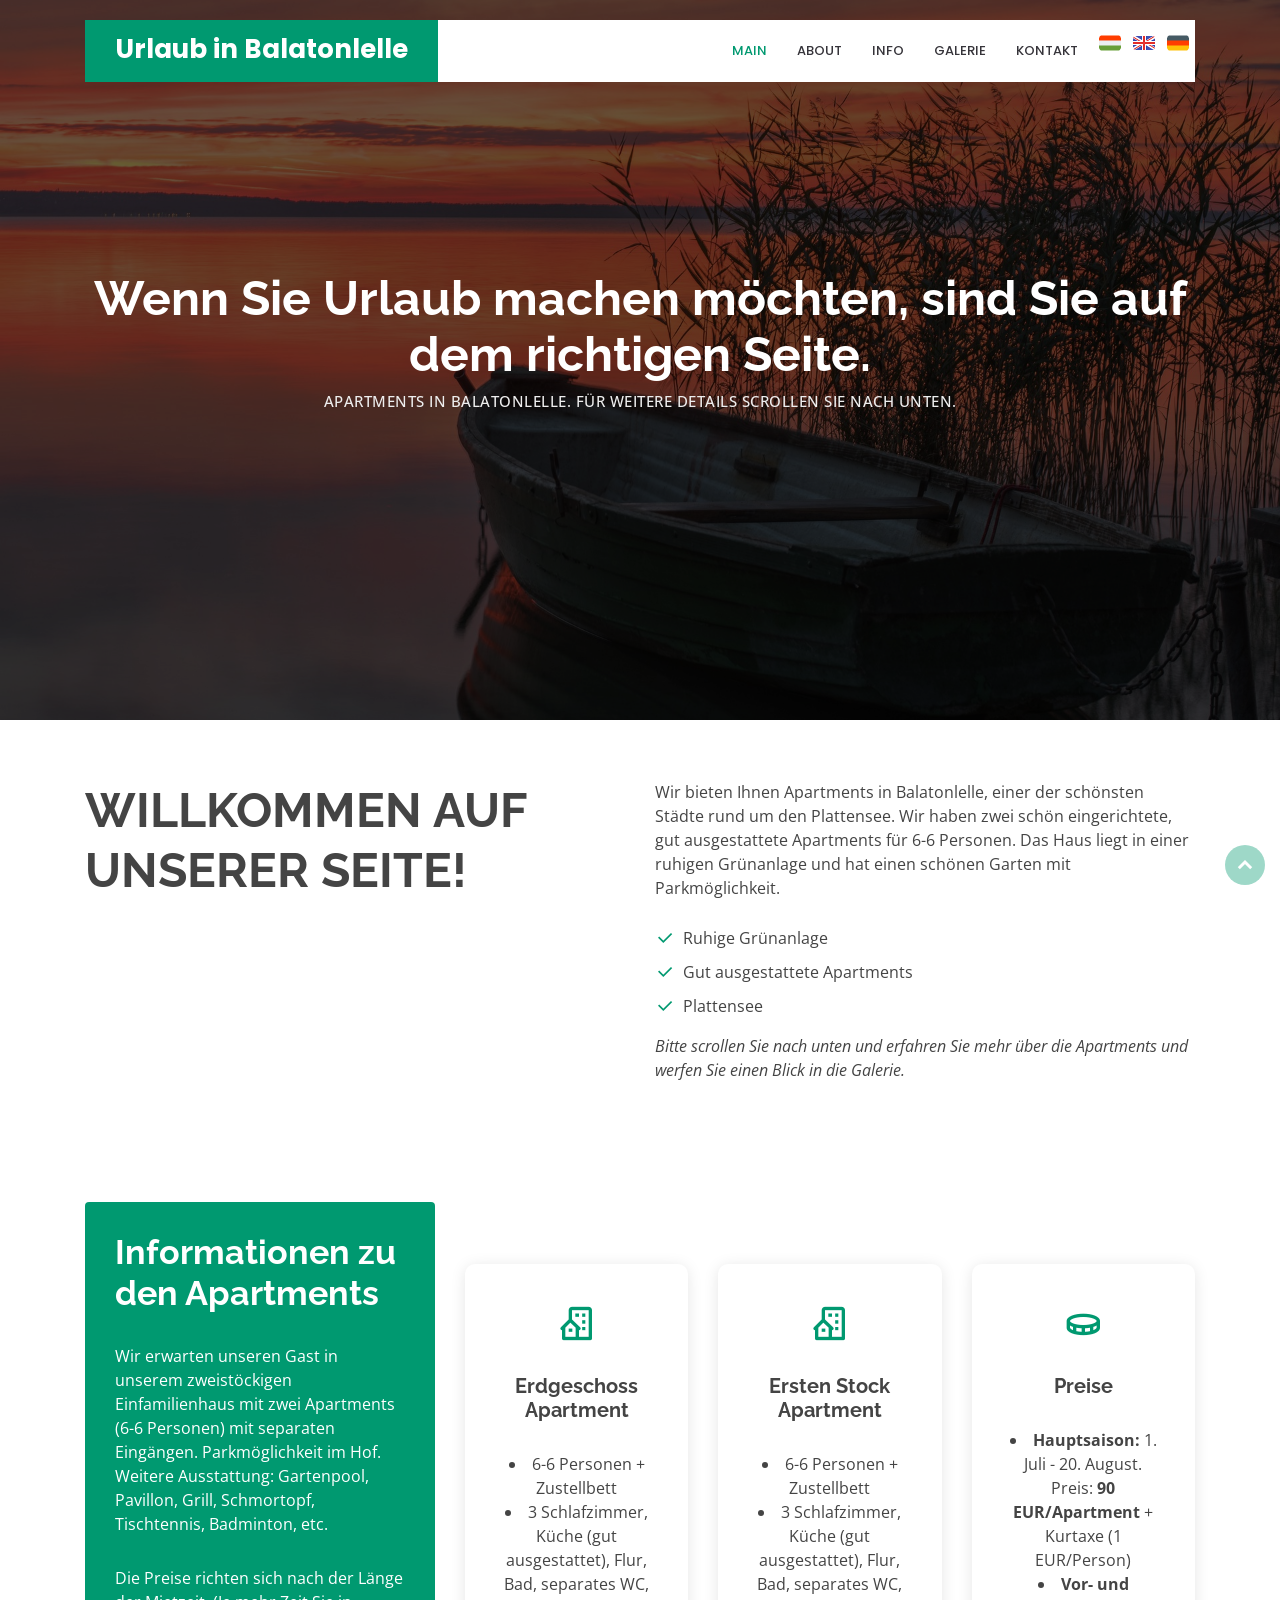
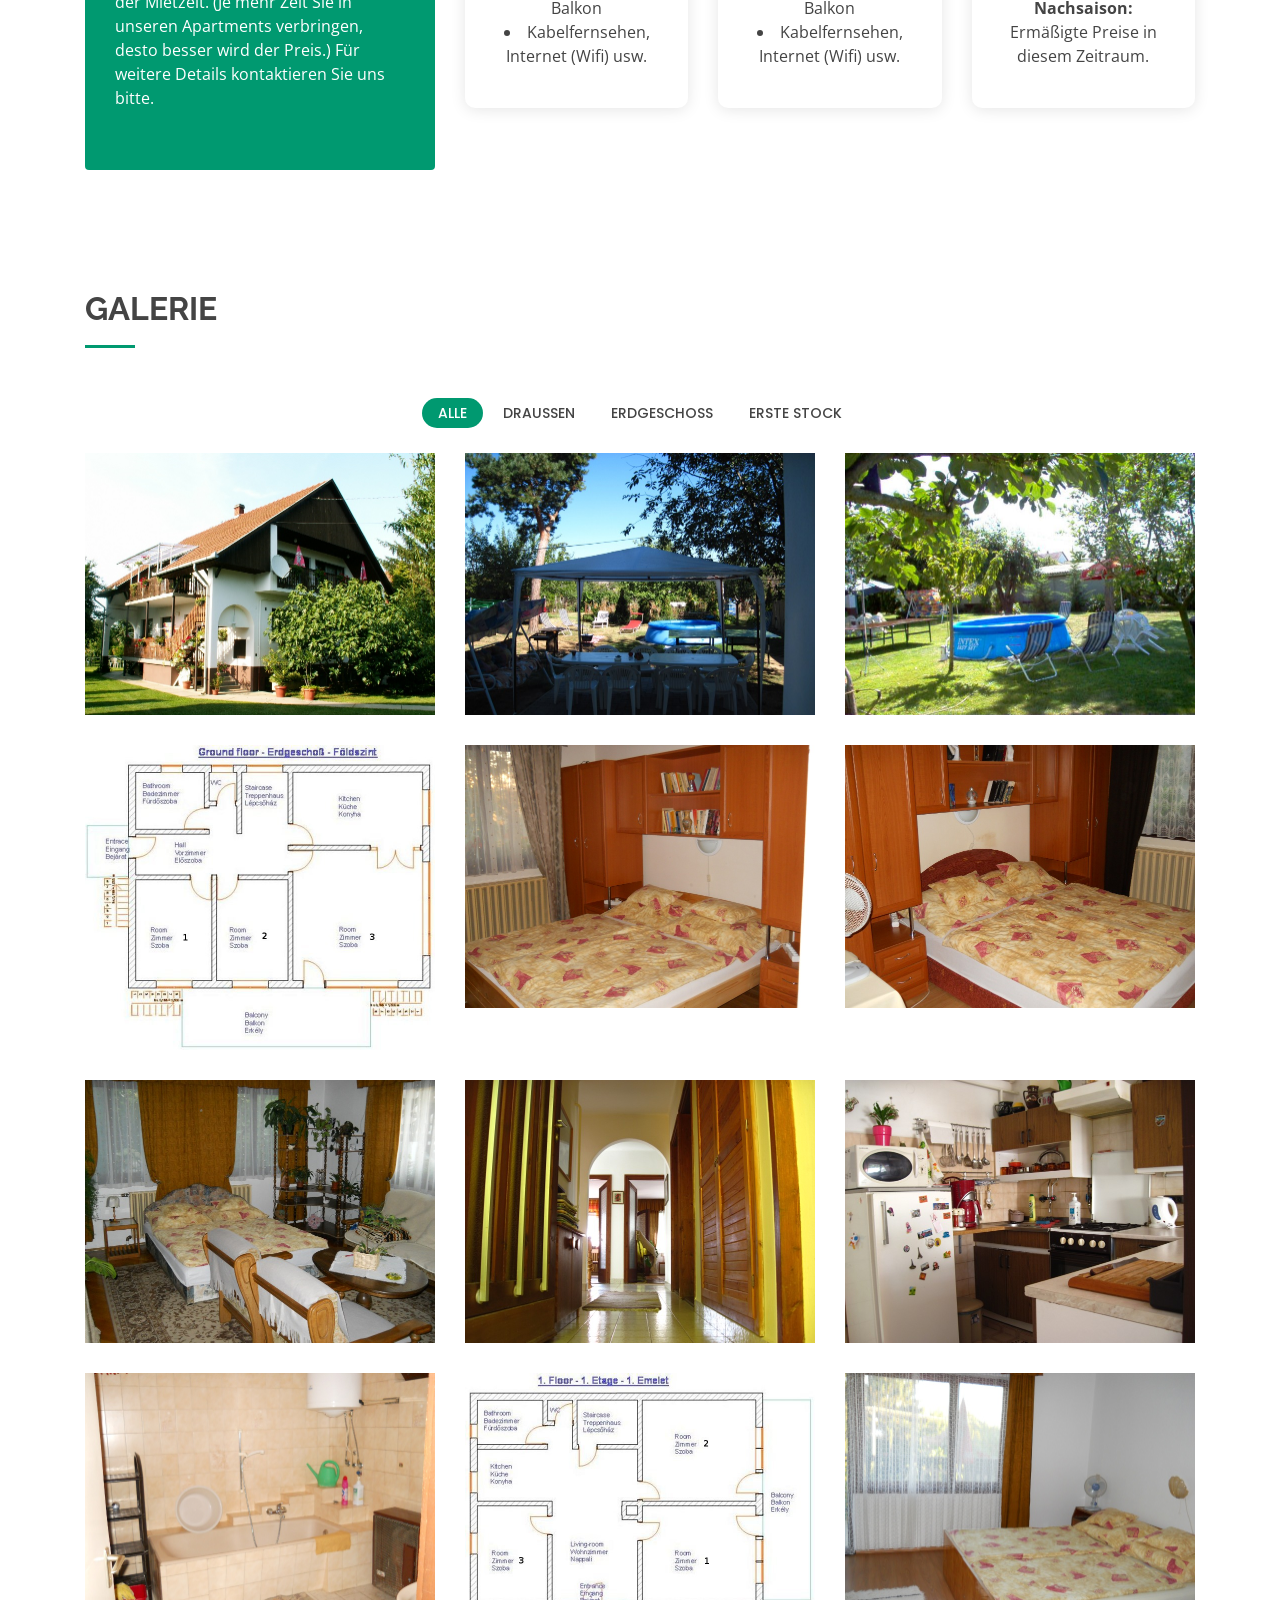
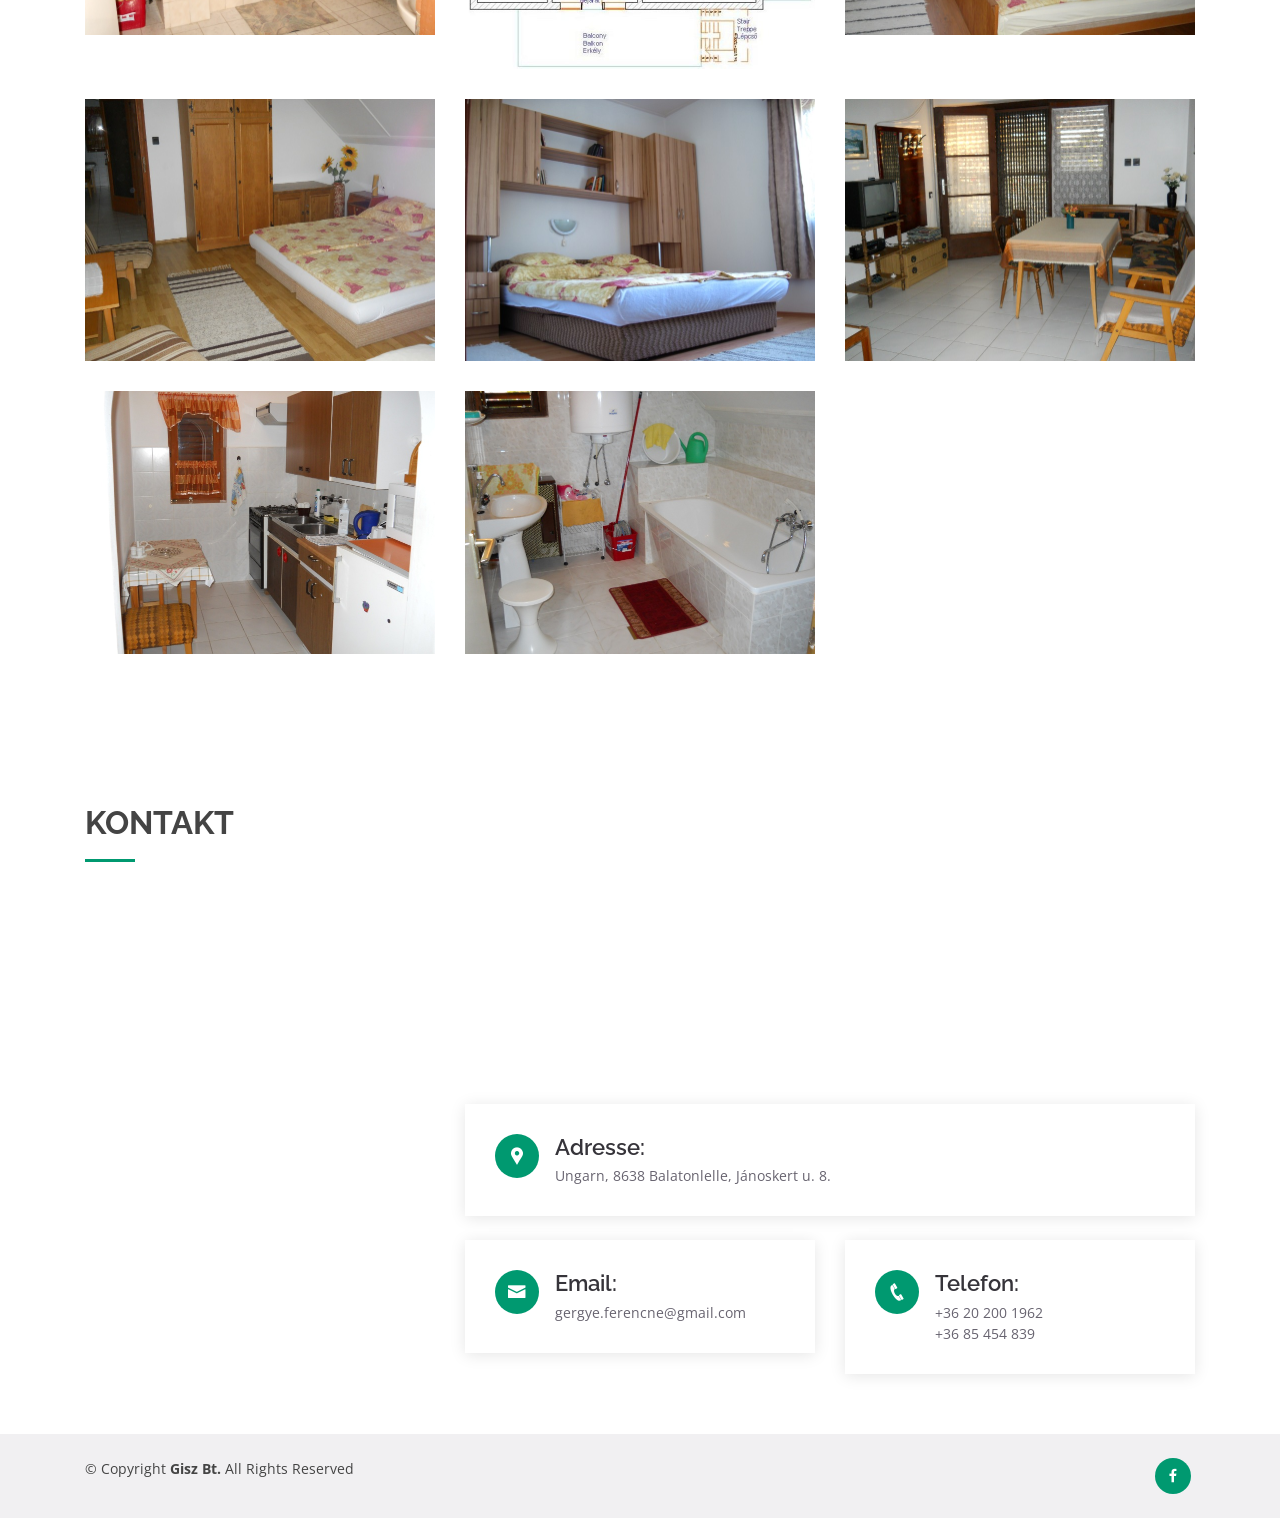
==== index_de.html @ f030c822 "initial" ====
<!DOCTYPE html>
<html lang="hu">

<head>
    <meta charset="utf-8">
    <meta content="width=device-width, initial-scale=1.0" name="viewport">

    <title>Urlaub am Plattensee</title>
    <meta name="description" content="Komfortable, familienfreundliche Apartments in Balatonlelle. Zwei Apartments mit separatem Eingang mit 3-3 Zimmern für 6-6 Personen.">
    <meta content="Apartments, Urlaub, Balaton, Balatonlelle, Plattensee" name="keywords">

    <link href="assets/img/favicon.ico" rel="icon">
    <link href="assets/img/favicon.ico" rel="apple-touch-icon">

    <link href="https://fonts.googleapis.com/css?family=Open+Sans:300,300i,400,400i,600,600i,700,700i|Raleway:300,300i,400,400i,500,500i,600,600i,700,700i|Poppins:300,300i,400,400i,500,500i,600,600i,700,700i"
          rel="stylesheet">

    <link href="assets/vendor/bootstrap/css/bootstrap.min.css" rel="stylesheet">
    <link href="assets/vendor/icofont/icofont.min.css" rel="stylesheet">
    <link href="assets/vendor/boxicons/css/boxicons.min.css" rel="stylesheet">
    <link href="assets/vendor/remixicon/remixicon.css" rel="stylesheet">
    <link href="assets/vendor/venobox/venobox.css" rel="stylesheet">
    <link href="assets/vendor/owl.carousel/assets/owl.carousel.min.css" rel="stylesheet">
    <link href="assets/vendor/aos/aos.css" rel="stylesheet">

    <link href="assets/css/style.css" rel="stylesheet">
</head>

<body>

<!-- ======= Header ======= -->
<header id="header" class="fixed-top d-flex align-items-center">
    <div class="container">
        <div class="header-container d-flex align-items-center">
            <div class="logo mr-auto">
                <h1 class="text-light"><a href="index.html"><span>Urlaub in Balatonlelle</span></a></h1>
                <!-- Uncomment below if you prefer to use an image logo -->
                <!-- <a href="index.html"><img src="assets/img/logo.png" alt="" class="img-fluid"></a>-->
            </div>

            <nav class="nav-menu d-none d-lg-block">
                <ul>
                    <li class="active"><a href="#header">Main</a></li>
                    <li><a href="#about">About</a></li>
                    <li><a href="#info">Info</a></li>
                    <li><a href="#gallery">Galerie</a></li>
                    <li><a href="#contact">Kontakt</a></li>

                    <li class="get-started get-started-hu"><a href="index.html"></a></li>
                    <li class="get-started get-started-en"><a href="index_en.html"></a></li>
                    <li class="get-started get-started-de"><a href="index_en.html"></a></li>
                </ul>
            </nav>
        </div>
    </div>
</header>

<!-- ======= Hero Section ======= -->
<section id="hero" class="d-flex align-items-center">
    <div class="container text-center position-relative" data-aos="fade-in" data-aos-delay="200">
        <h1>Wenn Sie Urlaub machen möchten, sind Sie auf dem richtigen Seite.</h1>
        <h2>Apartments in Balatonlelle. Für weitere Details scrollen Sie nach unten.</h2>
    </div>
</section><!-- End Hero -->

<main id="main">

    <!-- ======= About Section ======= -->
    <section id="about" class="about">
        <div class="container">

            <div class="row content">
                <div class="col-lg-6" data-aos="fade-right" data-aos-delay="100">
                    <h2>Willkommen auf unserer Seite!</h2>
                </div>
                <div class="col-lg-6 pt-4 pt-lg-0" data-aos="fade-left" data-aos-delay="200">
                    <p>
                        Wir bieten Ihnen Apartments in Balatonlelle, einer der schönsten Städte rund um den Plattensee.
                        Wir haben zwei schön eingerichtete, gut ausgestattete Apartments für 6-6 Personen.
                        Das Haus liegt in einer ruhigen Grünanlage und hat einen schönen Garten mit Parkmöglichkeit.
                    </p>
                    <ul>
                        <li><i class="ri-check-line"></i> Ruhige Grünanlage
                        </li>
                        <li><i class="ri-check-line"></i> Gut ausgestattete Apartments
                        </li>
                        <li><i class="ri-check-line"></i> Plattensee
                        </li>
                    </ul>
                    <p class="font-italic">
                        Bitte scrollen Sie nach unten und erfahren Sie mehr über die Apartments und werfen Sie einen Blick in die Galerie.
                    </p>
                </div>
            </div>

        </div>
    </section><!-- End About Section -->

    <!-- ======= Info Section ======= -->
    <section id="info" class="info">
        <div class="container">

            <div class="row">
                <div class="col-lg-4 d-flex align-items-stretch" data-aos="fade-right">
                    <div class="content">
                        <h3>Informationen zu den Apartments</h3>
                        <p>
                            Wir erwarten unseren Gast in unserem zweistöckigen Einfamilienhaus mit zwei Apartments (6-6 Personen) mit separaten Eingängen.
                            Parkmöglichkeit im Hof. Weitere Ausstattung: Gartenpool, Pavillon, Grill, Schmortopf, Tischtennis, Badminton, etc.
                        </p>
                        <p>
                            Die Preise richten sich nach der Länge der Mietzeit. (Je mehr Zeit Sie in unseren Apartments verbringen, desto besser wird der Preis.)
                            Für weitere Details kontaktieren Sie uns bitte.
                        </p>
                    </div>
                </div>
                <div class="col-lg-8 d-flex align-items-stretch">
                    <div class="icon-boxes d-flex flex-column justify-content-center">
                        <div class="row">
                            <div class="col-xl-4 d-flex align-items-stretch" data-aos="zoom-in" data-aos-delay="100">
                                <div class="icon-box mt-4 mt-xl-0">
                                    <i class="bx bx-building-house"></i>
                                    <h4>Erdgeschoss Apartment</h4>
                                    <li>6-6 Personen + Zustellbett</li>
                                    <li>3 Schlafzimmer, Küche (gut ausgestattet), Flur, Bad, separates WC, Balkon</li>
                                    <li>Kabelfernsehen, Internet (Wifi) usw.</li>
                                </div>
                            </div>
                            <div class="col-xl-4 d-flex align-items-stretch" data-aos="zoom-in" data-aos-delay="100">
                                <div class="icon-box mt-4 mt-xl-0">
                                    <i class="bx bx-building-house"></i>
                                    <h4>Ersten Stock Apartment</h4>
                                    <li>6-6 Personen + Zustellbett</li>
                                    <li>3 Schlafzimmer, Küche (gut ausgestattet), Flur, Bad, separates WC, Balkon</li>
                                    <li>Kabelfernsehen, Internet (Wifi) usw.</li>
                                </div>
                            </div>
                            <div class="col-xl-4 d-flex align-items-stretch" data-aos="zoom-in" data-aos-delay="200">
                                <div class="icon-box mt-4 mt-xl-0">
                                    <i class="bx bx-coin"></i>
                                    <h4>Preise</h4>
                                    <li><b>Hauptsaison:</b> 1. Juli - 20. August.<br/>
                                        Preis: <b>90 EUR/Apartment</b> + Kurtaxe (1 EUR/Person)
                                    </li>
                                    <li><b>Vor- und Nachsaison:</b>
                                        Ermäßigte Preise in diesem Zeitraum.
                                    </li>
                                </div>
                            </div>
                        </div>
                    </div><!-- End .content-->
                </div>
            </div>

        </div>
    </section><!-- End Info Section -->

    <!-- ======= Portfolio Section ======= -->
    <section id="gallery" class="portfolio">
        <div class="container">

            <div class="section-title" data-aos="fade-left">
                <h2>Galerie</h2>
            </div>

            <div class="row" data-aos="fade-up" data-aos-delay="100">
                <div class="col-lg-12 d-flex justify-content-center">
                    <ul id="portfolio-flters">
                        <li data-filter="*" class="filter-active">Alle</li>
                        <li data-filter=".filter-out">Draußen</li>
                        <li data-filter=".filter-ground">Erdgeschoss</li>
                        <li data-filter=".filter-upstairs">Erste Stock</li>
                    </ul>
                </div>
            </div>

            <div class="row portfolio-container" data-aos="fade-up" data-aos-delay="200">

                <div class="col-lg-4 col-md-6 portfolio-item filter-out">
                    <div class="portfolio-wrap">
                        <img src="assets/img/gallery/kulso1.JPG" class="img-fluid" alt="">
                        <div class="portfolio-info">
                            <div class="portfolio-links">
                                <a href="assets/img/gallery/kulso1.JPG" data-gall="portfolioGallery"
                                   class="venobox" title="Külső"><i class="bx bx-zoom-in"></i></a>
                            </div>
                        </div>
                    </div>
                </div>

                <div class="col-lg-4 col-md-6 portfolio-item filter-out">
                    <div class="portfolio-wrap">
                        <img src="assets/img/gallery/udvar1.JPG" class="img-fluid" alt="">
                        <div class="portfolio-info">
                            <div class="portfolio-links">
                                <a href="assets/img/gallery/udvar1.JPG" data-gall="portfolioGallery"
                                   class="venobox" title="Udvar"><i class="bx bx-zoom-in"></i></a>
                            </div>
                        </div>
                    </div>
                </div>

                <div class="col-lg-4 col-md-6 portfolio-item filter-out">
                    <div class="portfolio-wrap">
                        <img src="assets/img/gallery/udvar2.JPG" class="img-fluid" alt="">
                        <div class="portfolio-info">
                            <div class="portfolio-links">
                                <a href="assets/img/gallery/udvar2.JPG" data-gall="portfolioGallery"
                                   class="venobox" title="Udvar"><i class="bx bx-zoom-in"></i></a>
                            </div>
                        </div>
                    </div>
                </div>

                <div class="col-lg-4 col-md-6 portfolio-item filter-ground">
                    <div class="portfolio-wrap">
                        <img src="assets/img/gallery/also_szint.JPG" class="img-fluid" alt="">
                        <div class="portfolio-info">
                            <div class="portfolio-links">
                                <a href="assets/img/gallery/also_szint.JPG" data-gall="portfolioGallery"
                                   class="venobox" title="Alsó szint"><i class="bx bx-zoom-in"></i></a>
                            </div>
                        </div>
                    </div>
                </div>

                <div class="col-lg-4 col-md-6 portfolio-item filter-ground">
                    <div class="portfolio-wrap">
                        <img src="assets/img/gallery/szoba1_also.JPG" class="img-fluid" alt="">
                        <div class="portfolio-info">
                            <div class="portfolio-links">
                                <a href="assets/img/gallery/szoba1_also.JPG" data-gall="portfolioGallery"
                                   class="venobox" title="Szoba"><i class="bx bx-zoom-in"></i></a>
                            </div>
                        </div>
                    </div>
                </div>

                <div class="col-lg-4 col-md-6 portfolio-item filter-ground">
                    <div class="portfolio-wrap">
                        <img src="assets/img/gallery/szoba2_also.JPG" class="img-fluid" alt="">
                        <div class="portfolio-info">
                            <div class="portfolio-links">
                                <a href="assets/img/gallery/szoba2_also.JPG" data-gall="portfolioGallery"
                                   class="venobox" title="Szoba"><i class="bx bx-zoom-in"></i></a>
                            </div>
                        </div>
                    </div>
                </div>

                <div class="col-lg-4 col-md-6 portfolio-item filter-ground">
                    <div class="portfolio-wrap">
                        <img src="assets/img/gallery/szoba3_also.JPG" class="img-fluid" alt="">
                        <div class="portfolio-info">
                            <div class="portfolio-links">
                                <a href="assets/img/gallery/szoba3_also.JPG" data-gall="portfolioGallery"
                                   class="venobox" title="Szoba"><i class="bx bx-zoom-in"></i></a>
                            </div>
                        </div>
                    </div>
                </div>

                <div class="col-lg-4 col-md-6 portfolio-item filter-ground">
                    <div class="portfolio-wrap">
                        <img src="assets/img/gallery/hall_also.JPG" class="img-fluid" alt="">
                        <div class="portfolio-info">
                            <div class="portfolio-links">
                                <a href="assets/img/gallery/hall_also.JPG" data-gall="portfolioGallery"
                                   class="venobox" title="Előtér"><i class="bx bx-zoom-in"></i></a>
                            </div>
                        </div>
                    </div>
                </div>

                <div class="col-lg-4 col-md-6 portfolio-item filter-ground">
                    <div class="portfolio-wrap">
                        <img src="assets/img/gallery/konyha_also.JPG" class="img-fluid" alt="">
                        <div class="portfolio-info">
                            <div class="portfolio-links">
                                <a href="assets/img/gallery/konyha_also.JPG" data-gall="portfolioGallery"
                                   class="venobox" title="Konyha"><i class="bx bx-zoom-in"></i></a>
                            </div>
                        </div>
                    </div>
                </div>

                <div class="col-lg-4 col-md-6 portfolio-item filter-ground">
                    <div class="portfolio-wrap">
                        <img src="assets/img/gallery/furdo_also.JPG" class="img-fluid" alt="">
                        <div class="portfolio-info">
                            <div class="portfolio-links">
                                <a href="assets/img/gallery/furdo_also.JPG" data-gall="portfolioGallery"
                                   class="venobox" title="Fürdő"><i class="bx bx-zoom-in"></i></a>
                            </div>
                        </div>
                    </div>
                </div>

                <div class="col-lg-4 col-md-6 portfolio-item filter-upstairs">
                    <div class="portfolio-wrap">
                        <img src="assets/img/gallery/emelet.JPG" class="img-fluid" alt="">
                        <div class="portfolio-info">
                            <div class="portfolio-links">
                                <a href="assets/img/gallery/emelet.JPG" data-gall="portfolioGallery"
                                   class="venobox" title="Emelet"><i class="bx bx-zoom-in"></i></a>
                            </div>
                        </div>
                    </div>
                </div>

                <div class="col-lg-4 col-md-6 portfolio-item filter-upstairs">
                    <div class="portfolio-wrap">
                        <img src="assets/img/gallery/szoba1_emelet.JPG" class="img-fluid" alt="">
                        <div class="portfolio-info">
                            <div class="portfolio-links">
                                <a href="assets/img/gallery/szoba1_emelet.JPG" data-gall="portfolioGallery"
                                   class="venobox" title="Szoba"><i class="bx bx-zoom-in"></i></a>
                            </div>
                        </div>
                    </div>
                </div>

                <div class="col-lg-4 col-md-6 portfolio-item filter-upstairs">
                    <div class="portfolio-wrap">
                        <img src="assets/img/gallery/szoba2_emelet.JPG" class="img-fluid" alt="">
                        <div class="portfolio-info">
                            <div class="portfolio-links">
                                <a href="assets/img/gallery/szoba2_emelet.JPG" data-gall="portfolioGallery"
                                   class="venobox" title="Szoba"><i class="bx bx-zoom-in"></i></a>
                            </div>
                        </div>
                    </div>
                </div>

                <div class="col-lg-4 col-md-6 portfolio-item filter-upstairs">
                    <div class="portfolio-wrap">
                        <img src="assets/img/gallery/szoba3_emelet.JPG" class="img-fluid" alt="">
                        <div class="portfolio-info">
                            <div class="portfolio-links">
                                <a href="assets/img/gallery/szoba3_emelet.JPG" data-gall="portfolioGallery"
                                   class="venobox" title="Szoba"><i class="bx bx-zoom-in"></i></a>
                            </div>
                        </div>
                    </div>
                </div>

                <div class="col-lg-4 col-md-6 portfolio-item filter-upstairs">
                    <div class="portfolio-wrap">
                        <img src="assets/img/gallery/hall_emelet.JPG" class="img-fluid" alt="">
                        <div class="portfolio-info">
                            <div class="portfolio-links">
                                <a href="assets/img/gallery/hall_emelet.JPG" data-gall="portfolioGallery"
                                   class="venobox" title="Előtér"><i class="bx bx-zoom-in"></i></a>
                            </div>
                        </div>
                    </div>
                </div>

                <div class="col-lg-4 col-md-6 portfolio-item filter-upstairs">
                    <div class="portfolio-wrap">
                        <img src="assets/img/gallery/konyha_emelet.JPG" class="img-fluid" alt="">
                        <div class="portfolio-info">
                            <div class="portfolio-links">
                                <a href="assets/img/gallery/konyha_emelet.JPG" data-gall="portfolioGallery"
                                   class="venobox" title="Konyha"><i class="bx bx-zoom-in"></i></a>
                            </div>
                        </div>
                    </div>
                </div>

                <div class="col-lg-4 col-md-6 portfolio-item filter-upstairs">
                    <div class="portfolio-wrap">
                        <img src="assets/img/gallery/furdo_emelet.JPG" class="img-fluid" alt="">
                        <div class="portfolio-info">
                            <div class="portfolio-links">
                                <a href="assets/img/gallery/furdo_emelet.JPG" data-gall="portfolioGallery"
                                   class="venobox" title="Fürdő"><i class="bx bx-zoom-in"></i></a>
                            </div>
                        </div>
                    </div>
                </div>

            </div>
        </div>
    </section><!-- End Portfolio Section -->

    <!-- ======= Contact Section ======= -->
    <section id="contact" class="contact">
        <div class="container">
            <div class="row">
                <div class="col-lg-4" data-aos="fade-right">
                    <div class="section-title">
                        <h2>Kontakt</h2>
                    </div>
                </div>

                <div class="col-lg-8" data-aos="fade-up" data-aos-delay="100">
                    <iframe style="border:0; width: 100%; height: 270px;"
                            src="https://maps.google.com/maps?width=600&amp;height=400&amp;hl=en&amp;q=Balatonlelle jánoskert u. 8.&amp;t=&amp;z=14&amp;ie=UTF8&amp;iwloc=B&amp;output=embed"
                            frameborder="0" allowfullscreen></iframe>
                    <div class="info mt-4">
                        <i class="icofont-google-map"></i>
                        <h4>Adresse:</h4>
                        <p>Ungarn, 8638 Balatonlelle, Jánoskert u. 8.</p>
                    </div>
                    <div class="row">
                        <div class="col-lg-6 mt-4">
                            <div class="info">
                                <i class="icofont-envelope"></i>
                                <h4>Email:</h4>
                                <p>gergye.ferencne@gmail.com</p>
                            </div>
                        </div>
                        <div class="col-lg-6">
                            <div class="info w-100 mt-4">
                                <i class="icofont-phone"></i>
                                <h4>Telefon:</h4>
                                <p>+36 20 200 1962</p>
                                <p>+36 85 454 839</p>
                            </div>
                        </div>
                    </div>
                </div>
            </div>

        </div>
    </section><!-- End Contact Section -->

</main><!-- End #main -->

<!-- ======= Footer ======= -->
<footer id="footer">
    <div class="container d-md-flex py-4">

        <div class="mr-md-auto text-center text-md-left">
            <div class="copyright">
                &copy; Copyright <strong><span>Gisz Bt.</span></strong> All Rights Reserved
            </div>
        </div>
        <div class="social-links text-center text-md-right pt-3 pt-md-0">
            <a href="https://www.facebook.com/holiday.giszbt.hu" class="facebook"><i class="bx bxl-facebook"></i></a>
        </div>
    </div>
</footer><!-- End Footer -->

<a href="#" class="back-to-top"><i class="icofont-simple-up"></i></a>

<!-- Vendor JS Files -->
<script src="assets/vendor/jquery/jquery.min.js"></script>
<script src="assets/vendor/bootstrap/js/bootstrap.bundle.min.js"></script>
<script src="assets/vendor/jquery.easing/jquery.easing.min.js"></script>
<script src="assets/vendor/php-email-form/validate.js"></script>
<script src="assets/vendor/waypoints/jquery.waypoints.min.js"></script>
<script src="assets/vendor/counterup/counterup.min.js"></script>
<script src="assets/vendor/isotope-layout/isotope.pkgd.min.js"></script>
<script src="assets/vendor/venobox/venobox.min.js"></script>
<script src="assets/vendor/owl.carousel/owl.carousel.min.js"></script>
<script src="assets/vendor/aos/aos.js"></script>

<!-- Template Main JS File -->
<script src="assets/js/main.js"></script>

</body>

</html>
---- assets/vendor/venobox/venobox.css ----
/* ------ venobox.css --------*/
.vbox-overlay *, .vbox-overlay *:before, .vbox-overlay *:after{
    -webkit-backface-visibility: hidden;
    -webkit-box-sizing:border-box;
    -moz-box-sizing:border-box;
    box-sizing:border-box;
}
.vbox-overlay * { 
    -webkit-backface-visibility: visible;
    backface-visibility: visible;
}
.vbox-overlay{
    display: -webkit-flex;
    display: flex;
    -webkit-flex-direction: column;
    flex-direction: column;
    -webkit-justify-content: center;
    justify-content: center;
    -webkit-align-items: center;
    align-items: center;
    position: fixed;
    left: 0;
    top: 0;
    bottom: 0;
    right: 0;
    z-index: 999999;
}

/* ----- navigation ----- */
.vbox-title{
    width: 100%;
    height: 40px;
    float: left;
    text-align: center;
    line-height: 28px;
    font-size: 12px;
    padding: 6px 50px;
    overflow: hidden;
    position: fixed;
    display: none;
    left: 0;
    z-index: 89;
}
.vbox-close{
    cursor: pointer;
    position: fixed;
    top: -1px;
    right: 0;
    width: 50px;
    height: 40px;
    padding: 6px;
    display: block;
    background-position:10px center;
    overflow: hidden;
    font-size: 24px;
    line-height: 1;
    text-align: center;
    z-index: 99;
}
.vbox-left{
    cursor: pointer;
    position: fixed;
    left: 0;
    height: 40px;
    overflow: hidden;
    line-height: 28px;
    font-size: 12px;
    z-index: 99;
    display: flex;
    align-items:center;
}
.vbox-num{
    display: inline-block;
    margin: 6px 0 6px 15px;
}
/* ----- Social share ----- */
.vbox-share{
    line-height: 28px;
    font-size: 12px;
    overflow: hidden;
    position: fixed;
    left: 0;
    z-index: 98;
    display: flex;
    align-items:center;
    justify-content: center;
    width: 100%;
    text-align: center;
}
.vbox-share svg{
    max-height: 28px;
    width: 28px;
    z-index: 10;
    margin-left: 12px;
    margin-top: 6px;
    margin-bottom: 6px;
    vertical-align: middle;
}


/* ----- navigation ARROWS ----- */
.vbox-next, .vbox-prev{
    position: fixed;
    top: 50%;
    margin-top: -15px;
    overflow: hidden;
    cursor: pointer;
    display: block;
    width: 45px;
    height: 45px;
    z-index: 99;
}
.vbox-next span, .vbox-prev span{
    position: relative;
    width: 20px;
    height: 20px;
    border: 2px solid transparent;
    border-top-color: #B6B6B6;
    border-right-color: #B6B6B6;
    text-indent: -100px;
    position: absolute;
    top: 8px;
    display: block;
}
.vbox-prev{
    left: 15px;
}
.vbox-next{
    right: 15px;
}
.vbox-prev span{
    left: 10px;
    -ms-transform: rotate(-135deg);
    -webkit-transform: rotate(-135deg);
    transform: rotate(-135deg);
}
.vbox-next span{
    -ms-transform: rotate(45deg);
    -webkit-transform: rotate(45deg);
    transform: rotate(45deg);
    right: 10px;
}
/* ------- inline window ------ */
.vbox-inline{
    width: 420px;
    height: 315px;
    height: 70vh;
    padding: 10px;
    background: #fff;
    margin: 0 auto;
    overflow: auto;
    text-align: left;
}
/* ------- Video & iFrames window ------ */
.venoframe{
    max-width: 100%;
    width: 100%;
    border: none;
    width: 100%;
    height: 260px;
    height: 70vh;
}
.venoframe.vbvid{
    height: 260px;
}
@media (min-width: 768px) {
    .venoframe, .vbox-inline{
        width: 90%;
        height: 360px;
        height: 70vh;
    }
    .venoframe.vbvid{
        width: 640px;
        height: 360px;
    }
}
@media (min-width: 992px) {
    .venoframe, .vbox-inline{
        max-width: 1200px;
        width: 80%;
        height: 540px;
        height: 70vh;
    }
    .venoframe.vbvid{
        width: 960px;
        height: 540px;
    }
}
/* 
Please do NOT edit this part! 
or at least read this note: http://i.imgur.com/7C0ws9e.gif
*/
.vbox-open{
    overflow: hidden;
}
.vbox-container{
    position: absolute;
    left: 0;
    right: 0;
    top: 0;
    bottom: 0;
    overflow-x: hidden;
    overflow-y: scroll;
    overflow-scrolling: touch;
    -webkit-overflow-scrolling: touch;
    z-index: 20;
    max-height: 100%;

}

.vbox-content{
    text-align: center;
    float: left;
    width: 100%;
    position: relative;
    overflow: hidden;
    padding: 20px 4%;
}
.vbox-container img{
    max-width: 100%;
    height: auto;
}
.vbox-figlio{
    box-shadow: 0 0 12px rgba(0,0,0,0.19), 0 6px 6px rgba(0,0,0,0.23);
    max-width: 100%;
    text-align: initial;
}
img.vbox-figlio{
    -webkit-user-select: none;
-khtml-user-select: none;
-moz-user-select: none;
-o-user-select: none;
user-select: none;
}
.vbox-content.swipe-left{
    margin-left: -200px !important;
}
.vbox-content.swipe-right{
    margin-left: 200px !important;
}
.vbox-animated{
    webkit-transition: margin 300ms ease-out;
    transition: margin 300ms ease-out;
}

/* ---------- preloader ----------
 * SPINKIT 
 * http://tobiasahlin.com/spinkit/
-------------------------------- */
.sk-double-bounce,.sk-rotating-plane{width:40px;height:40px;margin:40px auto}.sk-rotating-plane{background-color:#333;-webkit-animation:sk-rotatePlane 1.2s infinite ease-in-out;animation:sk-rotatePlane 1.2s infinite ease-in-out}@-webkit-keyframes sk-rotatePlane{0%{-webkit-transform:perspective(120px) rotateX(0) rotateY(0);transform:perspective(120px) rotateX(0) rotateY(0)}50%{-webkit-transform:perspective(120px) rotateX(-180.1deg) rotateY(0);transform:perspective(120px) rotateX(-180.1deg) rotateY(0)}100%{-webkit-transform:perspective(120px) rotateX(-180deg) rotateY(-179.9deg);transform:perspective(120px) rotateX(-180deg) rotateY(-179.9deg)}}@keyframes sk-rotatePlane{0%{-webkit-transform:perspective(120px) rotateX(0) rotateY(0);transform:perspective(120px) rotateX(0) rotateY(0)}50%{-webkit-transform:perspective(120px) rotateX(-180.1deg) rotateY(0);transform:perspective(120px) rotateX(-180.1deg) rotateY(0)}100%{-webkit-transform:perspective(120px) rotateX(-180deg) rotateY(-179.9deg);transform:perspective(120px) rotateX(-180deg) rotateY(-179.9deg)}}.sk-double-bounce{position:relative}.sk-double-bounce .sk-child{width:100%;height:100%;border-radius:50%;background-color:#333;opacity:.6;position:absolute;top:0;left:0;-webkit-animation:sk-doubleBounce 2s infinite ease-in-out;animation:sk-doubleBounce 2s infinite ease-in-out}.sk-chasing-dots .sk-child,.sk-spinner-pulse,.sk-three-bounce .sk-child{background-color:#333;border-radius:100%}.sk-double-bounce .sk-double-bounce2{-webkit-animation-delay:-1s;animation-delay:-1s}@-webkit-keyframes sk-doubleBounce{0%,100%{-webkit-transform:scale(0);transform:scale(0)}50%{-webkit-transform:scale(1);transform:scale(1)}}@keyframes sk-doubleBounce{0%,100%{-webkit-transform:scale(0);transform:scale(0)}50%{-webkit-transform:scale(1);transform:scale(1)}}.sk-wave{margin:40px auto;width:50px;height:40px;text-align:center;font-size:10px}.sk-wave .sk-rect{background-color:#333;height:100%;width:6px;display:inline-block;-webkit-animation:sk-waveStretchDelay 1.2s infinite ease-in-out;animation:sk-waveStretchDelay 1.2s infinite ease-in-out}.sk-wave .sk-rect1{-webkit-animation-delay:-1.2s;animation-delay:-1.2s}.sk-wave .sk-rect2{-webkit-animation-delay:-1.1s;animation-delay:-1.1s}.sk-wave .sk-rect3{-webkit-animation-delay:-1s;animation-delay:-1s}.sk-wave .sk-rect4{-webkit-animation-delay:-.9s;animation-delay:-.9s}.sk-wave .sk-rect5{-webkit-animation-delay:-.8s;animation-delay:-.8s}@-webkit-keyframes sk-waveStretchDelay{0%,100%,40%{-webkit-transform:scaleY(.4);transform:scaleY(.4)}20%{-webkit-transform:scaleY(1);transform:scaleY(1)}}@keyframes sk-waveStretchDelay{0%,100%,40%{-webkit-transform:scaleY(.4);transform:scaleY(.4)}20%{-webkit-transform:scaleY(1);transform:scaleY(1)}}.sk-wandering-cubes{margin:40px auto;width:40px;height:40px;position:relative}.sk-wandering-cubes .sk-cube{background-color:#333;width:10px;height:10px;position:absolute;top:0;left:0;-webkit-animation:sk-wanderingCube 1.8s ease-in-out -1.8s infinite both;animation:sk-wanderingCube 1.8s ease-in-out -1.8s infinite both}.sk-chasing-dots,.sk-spinner-pulse{width:40px;height:40px;margin:40px auto}.sk-wandering-cubes .sk-cube2{-webkit-animation-delay:-.9s;animation-delay:-.9s}@-webkit-keyframes sk-wanderingCube{0%{-webkit-transform:rotate(0);transform:rotate(0)}25%{-webkit-transform:translateX(30px) rotate(-90deg) scale(.5);transform:translateX(30px) rotate(-90deg) scale(.5)}50%{-webkit-transform:translateX(30px) translateY(30px) rotate(-179deg);transform:translateX(30px) translateY(30px) rotate(-179deg)}50.1%{-webkit-transform:translateX(30px) translateY(30px) rotate(-180deg);transform:translateX(30px) translateY(30px) rotate(-180deg)}75%{-webkit-transform:translateX(0) translateY(30px) rotate(-270deg) scale(.5);transform:translateX(0) translateY(30px) rotate(-270deg) scale(.5)}100%{-webkit-transform:rotate(-360deg);transform:rotate(-360deg)}}@keyframes sk-wanderingCube{0%{-webkit-transform:rotate(0);transform:rotate(0)}25%{-webkit-transform:translateX(30px) rotate(-90deg) scale(.5);transform:translateX(30px) rotate(-90deg) scale(.5)}50%{-webkit-transform:translateX(30px) translateY(30px) rotate(-179deg);transform:translateX(30px) translateY(30px) rotate(-179deg)}50.1%{-webkit-transform:translateX(30px) translateY(30px) rotate(-180deg);transform:translateX(30px) translateY(30px) rotate(-180deg)}75%{-webkit-transform:translateX(0) translateY(30px) rotate(-270deg) scale(.5);transform:translateX(0) translateY(30px) rotate(-270deg) scale(.5)}100%{-webkit-transform:rotate(-360deg);transform:rotate(-360deg)}}.sk-spinner-pulse{-webkit-animation:sk-pulseScaleOut 1s infinite ease-in-out;animation:sk-pulseScaleOut 1s infinite ease-in-out}@-webkit-keyframes sk-pulseScaleOut{0%{-webkit-transform:scale(0);transform:scale(0)}100%{-webkit-transform:scale(1);transform:scale(1);opacity:0}}@keyframes sk-pulseScaleOut{0%{-webkit-transform:scale(0);transform:scale(0)}100%{-webkit-transform:scale(1);transform:scale(1);opacity:0}}.sk-chasing-dots{position:relative;text-align:center;-webkit-animation:sk-chasingDotsRotate 2s infinite linear;animation:sk-chasingDotsRotate 2s infinite linear}.sk-chasing-dots .sk-child{width:60%;height:60%;display:inline-block;position:absolute;top:0;-webkit-animation:sk-chasingDotsBounce 2s infinite ease-in-out;animation:sk-chasingDotsBounce 2s infinite ease-in-out}.sk-chasing-dots .sk-dot2{top:auto;bottom:0;-webkit-animation-delay:-1s;animation-delay:-1s}@-webkit-keyframes sk-chasingDotsRotate{100%{-webkit-transform:rotate(360deg);transform:rotate(360deg)}}@keyframes sk-chasingDotsRotate{100%{-webkit-transform:rotate(360deg);transform:rotate(360deg)}}@-webkit-keyframes sk-chasingDotsBounce{0%,100%{-webkit-transform:scale(0);transform:scale(0)}50%{-webkit-transform:scale(1);transform:scale(1)}}@keyframes sk-chasingDotsBounce{0%,100%{-webkit-transform:scale(0);transform:scale(0)}50%{-webkit-transform:scale(1);transform:scale(1)}}.sk-three-bounce{margin:40px auto;width:80px;text-align:center}.sk-three-bounce .sk-child{width:20px;height:20px;display:inline-block;-webkit-animation:sk-three-bounce 1.4s ease-in-out 0s infinite both;animation:sk-three-bounce 1.4s ease-in-out 0s infinite both}.sk-circle .sk-child:before,.sk-fading-circle .sk-circle:before{display:block;border-radius:100%;content:'';background-color:#333}.sk-three-bounce .sk-bounce1{-webkit-animation-delay:-.32s;animation-delay:-.32s}.sk-three-bounce .sk-bounce2{-webkit-animation-delay:-.16s;animation-delay:-.16s}@-webkit-keyframes sk-three-bounce{0%,100%,80%{-webkit-transform:scale(0);transform:scale(0)}40%{-webkit-transform:scale(1);transform:scale(1)}}@keyframes sk-three-bounce{0%,100%,80%{-webkit-transform:scale(0);transform:scale(0)}40%{-webkit-transform:scale(1);transform:scale(1)}}.sk-circle{margin:40px auto;width:40px;height:40px;position:relative}.sk-circle .sk-child{width:100%;height:100%;position:absolute;left:0;top:0}.sk-circle .sk-child:before{margin:0 auto;width:15%;height:15%;-webkit-animation:sk-circleBounceDelay 1.2s infinite ease-in-out both;animation:sk-circleBounceDelay 1.2s infinite ease-in-out both}.sk-circle .sk-circle2{-webkit-transform:rotate(30deg);-ms-transform:rotate(30deg);transform:rotate(30deg)}.sk-circle .sk-circle3{-webkit-transform:rotate(60deg);-ms-transform:rotate(60deg);transform:rotate(60deg)}.sk-circle .sk-circle4{-webkit-transform:rotate(90deg);-ms-transform:rotate(90deg);transform:rotate(90deg)}.sk-circle .sk-circle5{-webkit-transform:rotate(120deg);-ms-transform:rotate(120deg);transform:rotate(120deg)}.sk-circle .sk-circle6{-webkit-transform:rotate(150deg);-ms-transform:rotate(150deg);transform:rotate(150deg)}.sk-circle .sk-circle7{-webkit-transform:rotate(180deg);-ms-transform:rotate(180deg);transform:rotate(180deg)}.sk-circle .sk-circle8{-webkit-transform:rotate(210deg);-ms-transform:rotate(210deg);transform:rotate(210deg)}.sk-circle .sk-circle9{-webkit-transform:rotate(240deg);-ms-transform:rotate(240deg);transform:rotate(240deg)}.sk-circle .sk-circle10{-webkit-transform:rotate(270deg);-ms-transform:rotate(270deg);transform:rotate(270deg)}.sk-circle .sk-circle11{-webkit-transform:rotate(300deg);-ms-transform:rotate(300deg);transform:rotate(300deg)}.sk-circle .sk-circle12{-webkit-transform:rotate(330deg);-ms-transform:rotate(330deg);transform:rotate(330deg)}.sk-circle .sk-circle2:before{-webkit-animation-delay:-1.1s;animation-delay:-1.1s}.sk-circle .sk-circle3:before{-webkit-animation-delay:-1s;animation-delay:-1s}.sk-circle .sk-circle4:before{-webkit-animation-delay:-.9s;animation-delay:-.9s}.sk-circle .sk-circle5:before{-webkit-animation-delay:-.8s;animation-delay:-.8s}.sk-circle .sk-circle6:before{-webkit-animation-delay:-.7s;animation-delay:-.7s}.sk-circle .sk-circle7:before{-webkit-animation-delay:-.6s;animation-delay:-.6s}.sk-circle .sk-circle8:before{-webkit-animation-delay:-.5s;animation-delay:-.5s}.sk-circle .sk-circle9:before{-webkit-animation-delay:-.4s;animation-delay:-.4s}.sk-circle .sk-circle10:before{-webkit-animation-delay:-.3s;animation-delay:-.3s}.sk-circle .sk-circle11:before{-webkit-animation-delay:-.2s;animation-delay:-.2s}.sk-circle .sk-circle12:before{-webkit-animation-delay:-.1s;animation-delay:-.1s}@-webkit-keyframes sk-circleBounceDelay{0%,100%,80%{-webkit-transform:scale(0);transform:scale(0)}40%{-webkit-transform:scale(1);transform:scale(1)}}@keyframes sk-circleBounceDelay{0%,100%,80%{-webkit-transform:scale(0);transform:scale(0)}40%{-webkit-transform:scale(1);transform:scale(1)}}.sk-cube-grid{width:40px;height:40px;margin:40px auto}.sk-cube-grid .sk-cube{width:33.33%;height:33.33%;background-color:#333;float:left;-webkit-animation:sk-cubeGridScaleDelay 1.3s infinite ease-in-out;animation:sk-cubeGridScaleDelay 1.3s infinite ease-in-out}.sk-cube-grid .sk-cube1{-webkit-animation-delay:.2s;animation-delay:.2s}.sk-cube-grid .sk-cube2{-webkit-animation-delay:.3s;animation-delay:.3s}.sk-cube-grid .sk-cube3{-webkit-animation-delay:.4s;animation-delay:.4s}.sk-cube-grid .sk-cube4{-webkit-animation-delay:.1s;animation-delay:.1s}.sk-cube-grid .sk-cube5{-webkit-animation-delay:.2s;animation-delay:.2s}.sk-cube-grid .sk-cube6{-webkit-animation-delay:.3s;animation-delay:.3s}.sk-cube-grid .sk-cube7{-webkit-animation-delay:0ms;animation-delay:0ms}.sk-cube-grid .sk-cube8{-webkit-animation-delay:.1s;animation-delay:.1s}.sk-cube-grid .sk-cube9{-webkit-animation-delay:.2s;animation-delay:.2s}@-webkit-keyframes sk-cubeGridScaleDelay{0%,100%,70%{-webkit-transform:scale3D(1,1,1);transform:scale3D(1,1,1)}35%{-webkit-transform:scale3D(0,0,1);transform:scale3D(0,0,1)}}@keyframes sk-cubeGridScaleDelay{0%,100%,70%{-webkit-transform:scale3D(1,1,1);transform:scale3D(1,1,1)}35%{-webkit-transform:scale3D(0,0,1);transform:scale3D(0,0,1)}}.sk-fading-circle{margin:40px auto;width:40px;height:40px;position:relative}.sk-fading-circle .sk-circle{width:100%;height:100%;position:absolute;left:0;top:0}.sk-fading-circle .sk-circle:before{margin:0 auto;width:15%;height:15%;-webkit-animation:sk-circleFadeDelay 1.2s infinite ease-in-out both;animation:sk-circleFadeDelay 1.2s infinite ease-in-out both}.sk-fading-circle .sk-circle2{-webkit-transform:rotate(30deg);-ms-transform:rotate(30deg);transform:rotate(30deg)}.sk-fading-circle .sk-circle3{-webkit-transform:rotate(60deg);-ms-transform:rotate(60deg);transform:rotate(60deg)}.sk-fading-circle .sk-circle4{-webkit-transform:rotate(90deg);-ms-transform:rotate(90deg);transform:rotate(90deg)}.sk-fading-circle .sk-circle5{-webkit-transform:rotate(120deg);-ms-transform:rotate(120deg);transform:rotate(120deg)}.sk-fading-circle .sk-circle6{-webkit-transform:rotate(150deg);-ms-transform:rotate(150deg);transform:rotate(150deg)}.sk-fading-circle .sk-circle7{-webkit-transform:rotate(180deg);-ms-transform:rotate(180deg);transform:rotate(180deg)}.sk-fading-circle .sk-circle8{-webkit-transform:rotate(210deg);-ms-transform:rotate(210deg);transform:rotate(210deg)}.sk-fading-circle .sk-circle9{-webkit-transform:rotate(240deg);-ms-transform:rotate(240deg);transform:rotate(240deg)}.sk-fading-circle .sk-circle10{-webkit-transform:rotate(270deg);-ms-transform:rotate(270deg);transform:rotate(270deg)}.sk-fading-circle .sk-circle11{-webkit-transform:rotate(300deg);-ms-transform:rotate(300deg);transform:rotate(300deg)}.sk-fading-circle .sk-circle12{-webkit-transform:rotate(330deg);-ms-transform:rotate(330deg);transform:rotate(330deg)}.sk-fading-circle .sk-circle2:before{-webkit-animation-delay:-1.1s;animation-delay:-1.1s}.sk-fading-circle .sk-circle3:before{-webkit-animation-delay:-1s;animation-delay:-1s}.sk-fading-circle .sk-circle4:before{-webkit-animation-delay:-.9s;animation-delay:-.9s}.sk-fading-circle .sk-circle5:before{-webkit-animation-delay:-.8s;animation-delay:-.8s}.sk-fading-circle .sk-circle6:before{-webkit-animation-delay:-.7s;animation-delay:-.7s}.sk-fading-circle .sk-circle7:before{-webkit-animation-delay:-.6s;animation-delay:-.6s}.sk-fading-circle .sk-circle8:before{-webkit-animation-delay:-.5s;animation-delay:-.5s}.sk-fading-circle .sk-circle9:before{-webkit-animation-delay:-.4s;animation-delay:-.4s}.sk-fading-circle .sk-circle10:before{-webkit-animation-delay:-.3s;animation-delay:-.3s}.sk-fading-circle .sk-circle11:before{-webkit-animation-delay:-.2s;animation-delay:-.2s}.sk-fading-circle .sk-circle12:before{-webkit-animation-delay:-.1s;animation-delay:-.1s}@-webkit-keyframes sk-circleFadeDelay{0%,100%,39%{opacity:0}40%{opacity:1}}@keyframes sk-circleFadeDelay{0%,100%,39%{opacity:0}40%{opacity:1}}.sk-folding-cube{margin:40px auto;width:40px;height:40px;position:relative;-webkit-transform:rotateZ(45deg);transform:rotateZ(45deg)}.sk-folding-cube .sk-cube{float:left;width:50%;height:50%;position:relative;-webkit-transform:scale(1.1);-ms-transform:scale(1.1);transform:scale(1.1)}.sk-folding-cube .sk-cube:before{content:'';position:absolute;top:0;left:0;width:100%;height:100%;background-color:#333;-webkit-animation:sk-foldCubeAngle 2.4s infinite linear both;animation:sk-foldCubeAngle 2.4s infinite linear both;-webkit-transform-origin:100% 100%;-ms-transform-origin:100% 100%;transform-origin:100% 100%}.sk-folding-cube .sk-cube2{-webkit-transform:scale(1.1) rotateZ(90deg);transform:scale(1.1) rotateZ(90deg)}.sk-folding-cube .sk-cube3{-webkit-transform:scale(1.1) rotateZ(180deg);transform:scale(1.1) rotateZ(180deg)}.sk-folding-cube .sk-cube4{-webkit-transform:scale(1.1) rotateZ(270deg);transform:scale(1.1) rotateZ(270deg)}.sk-folding-cube .sk-cube2:before{-webkit-animation-delay:.3s;animation-delay:.3s}.sk-folding-cube .sk-cube3:before{-webkit-animation-delay:.6s;animation-delay:.6s}.sk-folding-cube .sk-cube4:before{-webkit-animation-delay:.9s;animation-delay:.9s}@-webkit-keyframes sk-foldCubeAngle{0%,10%{-webkit-transform:perspective(140px) rotateX(-180deg);transform:perspective(140px) rotateX(-180deg);opacity:0}25%,75%{-webkit-transform:perspective(140px) rotateX(0);transform:perspective(140px) rotateX(0);opacity:1}100%,90%{-webkit-transform:perspective(140px) rotateY(180deg);transform:perspective(140px) rotateY(180deg);opacity:0}}@keyframes sk-foldCubeAngle{0%,10%{-webkit-transform:perspective(140px) rotateX(-180deg);transform:perspective(140px) rotateX(-180deg);opacity:0}25%,75%{-webkit-transform:perspective(140px) rotateX(0);transform:perspective(140px) rotateX(0);opacity:1}100%,90%{-webkit-transform:perspective(140px) rotateY(180deg);transform:perspective(140px) rotateY(180deg);opacity:0}}
---- assets/css/style.css ----
/*--------------------------------------------------------------
# General
--------------------------------------------------------------*/
body {
  font-family: "Open Sans", sans-serif;
  color: #444444;
}

a {
  color: #009970;
}

a:hover {
  color: #00cc95;
  text-decoration: none;
}

h1, h2, h3, h4, h5, h6 {
  font-family: "Raleway", sans-serif;
}

/*--------------------------------------------------------------
# Back to top button
--------------------------------------------------------------*/
.back-to-top {
  position: fixed;
  display: none;
  right: 15px;
  bottom: 15px;
  z-index: 99999;
}

.back-to-top i {
  display: flex;
  align-items: center;
  justify-content: center;
  font-size: 24px;
  width: 40px;
  height: 40px;
  border-radius: 50px;
  background: #009970;
  color: #fff;
  transition: all 0.4s;
}

.back-to-top i:hover {
  background: #00805d;
  color: #fff;
}

/*--------------------------------------------------------------
# Disable AOS delay on mobile
--------------------------------------------------------------*/
@media screen and (max-width: 768px) {
  [data-aos-delay] {
    transition-delay: 0 !important;
  }
}

/*--------------------------------------------------------------
# Header
--------------------------------------------------------------*/
#header {
  transition: all 0.5s;
  z-index: 997;
  transition: all 0.5s;
  top: 20px;
}

#header .header-container {
  background: #fff;
}

#header.header-scrolled {
  background: #fff;
  box-shadow: 0px 2px 15px rgba(0, 0, 0, 0.1);
  top: 0;
}

#header .logo {
  overflow: hidden;
  padding: 16px 30px 12px 30px;
  background: #009970;
}

#header .logo h1 {
  font-size: 26px;
  padding: 0;
  line-height: 1;
  font-weight: 700;
  font-family: "Poppins", sans-serif;
}

#header .logo h1 a, #header .logo h1 a:hover {
  color: #fff;
  text-decoration: none;
}

#header .logo img {
  padding: 0;
  margin: 0;
  max-height: 40px;
}

@media (max-width: 992px) {
  #header {
    box-shadow: 0px 2px 15px rgba(0, 0, 0, 0.1);
    top: 0;
    background: #009970;
  }
  #header.header-scrolled, #header .header-container {
    background: #009970;
  }
  #header .logo h1 {
    font-size: 24px;
  }
}

/*--------------------------------------------------------------
# Navigation Menu
--------------------------------------------------------------*/
/* Desktop Navigation */
.nav-menu, .nav-menu * {
  margin: 0;
  padding: 0;
  list-style: none;
}

.nav-menu > ul > li {
  position: relative;
  white-space: nowrap;
  float: left;
}

.nav-menu a {
  display: block;
  position: relative;
  color: #36343a;
  padding: 10px 15px;
  transition: 0.3s;
  font-size: 13px;
  font-weight: 500;
  text-transform: uppercase;
  font-family: "Poppins", sans-serif;
}

.nav-menu a:hover, .nav-menu .active > a, .nav-menu li:hover > a {
  color: #009970;
  text-decoration: none;
}

.nav-menu .get-started a:hover {
  opacity: 0.65;
}

.nav-menu .get-started-hu a {
  background: url("../img/Hungary-24.png") center center;
  border-radius: 50px;
  margin: 0 5px;
  padding: 12px 12px;
}

.nav-menu .get-started-en a {
  background: url("../img/Great-Britain-24.png") center center;
  border-radius: 50px;
  margin: 0 5px;
  padding: 12px 12px;
}

.nav-menu .get-started-de a {
  background: url("../img/Germany-24.png") center center;
  border-radius: 50px;
  margin: 0 5px;
  padding: 12px 12px;
}

.nav-menu .drop-down ul {
  display: block;
  position: absolute;
  left: 0;
  top: calc(100% + 30px);
  z-index: 99;
  opacity: 0;
  visibility: hidden;
  padding: 10px 0;
  background: #fff;
  box-shadow: 0px 0px 30px rgba(127, 137, 161, 0.25);
  transition: ease all 0.3s;
}

.nav-menu .drop-down:hover > ul {
  opacity: 1;
  top: 100%;
  visibility: visible;
}

.nav-menu .drop-down li {
  min-width: 180px;
  position: relative;
}

.nav-menu .drop-down ul a {
  padding: 10px 20px;
  font-weight: 500;
  text-transform: none;
  color: black;
}

.nav-menu .drop-down ul a:hover, .nav-menu .drop-down ul .active > a, .nav-menu .drop-down ul li:hover > a {
  color: #009970;
}

.nav-menu .drop-down > a:after {
  content: "\ea99";
  font-family: IcoFont;
  padding-left: 5px;
}

.nav-menu .drop-down .drop-down ul {
  top: 0;
  left: calc(100% - 30px);
}

.nav-menu .drop-down .drop-down:hover > ul {
  opacity: 1;
  top: 0;
  left: 100%;
}

.nav-menu .drop-down .drop-down > a {
  padding-right: 35px;
}

.nav-menu .drop-down .drop-down > a:after {
  content: "\eaa0";
  font-family: IcoFont;
  position: absolute;
  right: 15px;
}

@media (max-width: 1366px) {
  .nav-menu .drop-down .drop-down ul {
    left: -90%;
  }
  .nav-menu .drop-down .drop-down:hover > ul {
    left: -100%;
  }
  .nav-menu .drop-down .drop-down > a:after {
    content: "\ea9d";
  }
}

/* Mobile Navigation */
.mobile-nav-toggle {
  position: fixed;
  right: 15px;
  top: 15px;
  z-index: 9998;
  border: 0;
  background: none;
  font-size: 24px;
  transition: all 0.4s;
  outline: none !important;
  line-height: 1;
  cursor: pointer;
  text-align: right;
}

.mobile-nav-toggle i {
  color: #fff;
}

.mobile-nav {
  position: fixed;
  top: 55px;
  right: 15px;
  bottom: 15px;
  left: 15px;
  z-index: 9999;
  overflow-y: auto;
  background: #fff;
  transition: ease-in-out 0.2s;
  opacity: 0;
  visibility: hidden;
  border-radius: 10px;
  padding: 10px 0;
}

.mobile-nav * {
  margin: 0;
  padding: 0;
  list-style: none;
}

.mobile-nav a {
  display: block;
  position: relative;
  color: #36343a;
  padding: 10px 20px;
  font-weight: 500;
  outline: none;
}

.mobile-nav a:hover, .mobile-nav .active > a, .mobile-nav li:hover > a {
  color: #009970;
  text-decoration: none;
}

.mobile-nav .get-started {
  text-align: center;
}

.mobile-nav .get-started a:hover {
  opacity: 0.65;
}

.mobile-nav .get-started-hu a {
  background: url("../img/Hungary-24.png") center center;
  border-radius: 50px;
  margin: 0 5px;
  padding: 12px 12px;
  display: inline-block;
}

.mobile-nav .get-started-en a {
  background: url("../img/Great-Britain-24.png") center center;
  border-radius: 50px;
  margin: 0 5px;
  padding: 12px 12px;
  display: inline-block;
}

.mobile-nav .get-started-de a {
  background: url("../img/Germany-24.png") center center;
  border-radius: 50px;
  margin: 0 5px;
  padding: 12px 12px;
  display: inline-block;
}

.mobile-nav .drop-down > a:after {
  content: "\ea99";
  font-family: IcoFont;
  padding-left: 10px;
  position: absolute;
  right: 15px;
}

.mobile-nav .active.drop-down > a:after {
  content: "\eaa1";
}

.mobile-nav .drop-down > a {
  padding-right: 35px;
}

.mobile-nav .drop-down ul {
  display: none;
  overflow: hidden;
}

.mobile-nav .drop-down li {
  padding-left: 20px;
}

.mobile-nav-overly {
  width: 100%;
  height: 100%;
  z-index: 9997;
  top: 0;
  left: 0;
  position: fixed;
  background: rgba(29, 28, 31, 0.6);
  overflow: hidden;
  display: none;
  transition: ease-in-out 0.2s;
}

.mobile-nav-active {
  overflow: hidden;
}

.mobile-nav-active .mobile-nav {
  opacity: 1;
  visibility: visible;
}

.mobile-nav-active .mobile-nav-toggle i {
  color: #fff;
}

/*--------------------------------------------------------------
# Hero Section
--------------------------------------------------------------*/
#hero {
  width: 100%;
  height: 80vh;
  background: url("../img/hero-bg.jpg") center center;
  background-size: cover;
  position: relative;
}

#hero .container {
}

#hero .container {get-started
  padding-top: 80px;
}

#hero:before {
  content: "";
  background: rgba(0, 0, 0, 0.6);
  position: absolute;
  bottom: 0;
  top: 0;
  left: 0;
  right: 0;
}

#hero h1 {
  margin: 0 0 10px 0;
  font-size: 48px;
  font-weight: 700;
  line-height: 56px;
  color: #fff;
}

#hero h2 {
  color: #eee;
  margin-bottom: 40px;
  font-size: 15px;
  font-weight: 500;
  font-family: "Open Sans", sans-serif;
  letter-spacing: 0.5px;
  text-transform: uppercase;
}

@media (min-width: 1024px) {
  #hero {
    background-attachment: fixed;
  }
}

@media (max-width: 768px) {
  #hero {
    height: 100vh;
  }
  #hero .container {
    padding-top: 60px;
  }
  #hero h1 {
    font-size: 32px;
    line-height: 36px;
  }
}

/*--------------------------------------------------------------
# Sections General
--------------------------------------------------------------*/
section {
  padding: 60px 0;
  overflow: hidden;
}

.section-bg {
  background-color: #f6f6f7;
}

.section-title {
  padding-bottom: 30px;
}

.section-title h2 {
  font-size: 32px;
  font-weight: bold;
  text-transform: uppercase;
  margin-bottom: 20px;
  padding-bottom: 20px;
  position: relative;
}

.section-title h2::after {
  content: '';
  position: absolute;
  display: block;
  width: 50px;
  height: 3px;
  background: #009970;
  bottom: 0;
  left: 0;
}

.section-title p {
  margin-bottom: 0;
}

/*--------------------------------------------------------------
# Clients
--------------------------------------------------------------*/
.clients {
  background: #f6f6f7;
  text-align: center;
  padding: 5px 0;
}

.clients img {
  width: 40%;
  -webkit-filter: grayscale(100);
  filter: grayscale(100);
  transition: all 0.4s ease-in-out;
  display: inline-block;
  padding: 15px 0;
}

.clients img:hover {
  -webkit-filter: none;
  filter: none;
  transform: scale(1.1);
}

/*--------------------------------------------------------------
# About
--------------------------------------------------------------*/
.about .content h2 {
  font-weight: 700;
  font-size: 48px;
  line-height: 60px;
  margin-bottom: 20px;
  text-transform: uppercase;
}

.about .content h3 {
  font-weight: 500;
  line-height: 32px;
  font-size: 24px;
}

.about .content ul {
  list-style: none;
  padding: 0;
}

.about .content ul li {
  padding: 10px 0 0 28px;
  position: relative;
}

.about .content ul i {
  left: 0;
  top: 7px;
  position: absolute;
  font-size: 20px;
  color: #009970;
}

.about .content p:last-child {
  margin-bottom: 0;
}

/*--------------------------------------------------------------
# Counts
--------------------------------------------------------------*/
.counts {
  background: #009970;
  padding: 40px 0 20px 0;
  color: #fff;
}

.counts .counters span {
  font-size: 36px;
  display: block;
  font-weight: 700;
}

.counts .counters p {
  padding: 0;
  margin: 0 0 20px 0;
  font-family: "Raleway", sans-serif;
  font-size: 15px;
  font-weight: 500;
}

/*--------------------------------------------------------------
# Why Us
--------------------------------------------------------------*/
.info .content {
  padding: 30px;
  background: #009970;
  border-radius: 4px;
  color: #fff;
}

.info .content h3 {
  font-weight: 700;
  font-size: 34px;
  margin-bottom: 30px;
}

.info .content p {
  margin-bottom: 30px;
}

.info .content .more-btn {
  display: inline-block;
  background: rgba(255, 255, 255, 0.1);
  padding: 6px 30px 8px 30px;
  color: #fff;
  border-radius: 50px;
  transition: all ease-in-out 0.4s;
}

.info .content .more-btn i {
  font-size: 14px;
}

.info .content .more-btn:hover {
  color: #009970;
  background: #fff;
}

.info .icon-boxes .icon-box {
  text-align: center;
  border-radius: 10px;
  background: #fff;
  box-shadow: 0px 2px 15px rgba(0, 0, 0, 0.1);
  padding: 40px 30px;
  width: 100%;
  transition: 0.3s;
}

.info .icon-boxes .icon-box i {
  font-size: 40px;
  color: #009970;
  margin-bottom: 30px;
}

.info .icon-boxes .icon-box h4 {
  font-size: 20px;
  font-weight: 700;
  margin: 0 0 30px 0;
}

.info .icon-boxes .icon-box p {
  font-size: 15px;
  color: #848484;
}

.info .icon-boxes .icon-box:hover {
  box-shadow: 0px 5px 25px rgba(0, 0, 0, 0.15);
}

/*--------------------------------------------------------------
# Services
--------------------------------------------------------------*/
.services .icon-box {
  text-align: center;
  padding: 40px 20px;
  transition: all ease-in-out 0.3s;
  background: #fff;
}

.services .icon-box .icon {
  margin: 0 auto;
  width: 64px;
  height: 64px;
  border-radius: 50px;
  border: 1px solid #009970;
  display: flex;
  align-items: center;
  justify-content: center;
  margin-bottom: 20px;
  transition: ease-in-out 0.3s;
  color: #009970;
}

.services .icon-box .icon i {
  font-size: 28px;
}

.services .icon-box h4 {
  font-weight: 700;
  margin-bottom: 15px;
  font-size: 24px;
}

.services .icon-box h4 a {
  color: #36343a;
  transition: ease-in-out 0.3s;
}

.services .icon-box p {
  line-height: 24px;
  font-size: 14px;
  margin-bottom: 0;
}

.services .icon-box:hover {
  border-color: #fff;
  box-shadow: 0px 0 25px 0 rgba(0, 0, 0, 0.1);
}

.services .icon-box:hover h4 a {
  color: #009970;
}

.services .icon-box:hover .icon {
  color: #fff;
  background: #009970;
}

/*--------------------------------------------------------------
# Portfolio
--------------------------------------------------------------*/
.portfolio .portfolio-item {
  margin-bottom: 30px;
}

.portfolio #portfolio-flters {
  padding: 0;
  margin: 0 auto 20px auto;
  list-style: none;
  text-align: center;
}

.portfolio #portfolio-flters li {
  cursor: pointer;
  display: inline-block;
  padding: 8px 16px 8px 16px;
  font-size: 14px;
  font-weight: 500;
  line-height: 1;
  text-transform: uppercase;
  color: #444444;
  margin-bottom: 5px;
  transition: all 0.3s ease-in-out;
  border-radius: 50px;
  font-family: "Poppins", sans-serif;
}

.portfolio #portfolio-flters li:hover, .portfolio #portfolio-flters li.filter-active {
  color: #fff;
  background: #009970;
}

.portfolio #portfolio-flters li:last-child {
  margin-right: 0;
}

.portfolio .portfolio-wrap {
  transition: 0.3s;
  position: relative;
  overflow: hidden;
  z-index: 1;
  background: rgba(54, 52, 58, 0.6);
}

.portfolio .portfolio-wrap::before {
  content: "";
  background: rgba(54, 52, 58, 0.6);
  position: absolute;
  left: 0;
  right: 0;
  top: 0;
  bottom: 0;
  transition: all ease-in-out 0.3s;
  z-index: 2;
  opacity: 0;
}

.portfolio .portfolio-wrap img {
  transition: all ease-in-out 0.3s;
}

.portfolio .portfolio-wrap .portfolio-info {
  opacity: 0;
  position: absolute;
  top: 0;
  left: 0;
  right: 0;
  bottom: 0;
  z-index: 3;
  transition: all ease-in-out 0.3s;
  display: flex;
  flex-direction: column;
  justify-content: flex-end;
  align-items: center;
  padding: 20px;
}

.portfolio .portfolio-wrap .portfolio-info h4 {
  font-size: 20px;
  color: #fff;
  font-weight: 600;
}

.portfolio .portfolio-wrap .portfolio-info p {
  color: rgba(255, 255, 255, 0.7);
  font-size: 14px;
  text-transform: uppercase;
  padding: 0;
  margin: 0;
  font-style: italic;
}

.portfolio .portfolio-wrap .portfolio-links {
  text-align: center;
  z-index: 4;
}

.portfolio .portfolio-wrap .portfolio-links a {
  color: #fff;
  margin: 0 5px 0 0;
  font-size: 28px;
  display: inline-block;
  transition: 0.3s;
}

.portfolio .portfolio-wrap .portfolio-links a:hover {
  color: #00cc95;
}

.portfolio .portfolio-wrap:hover::before {
  opacity: 1;
}

.portfolio .portfolio-wrap:hover img {
  transform: scale(1.2);
}

.portfolio .portfolio-wrap:hover .portfolio-info {
  opacity: 1;
}

/*--------------------------------------------------------------
# Team
--------------------------------------------------------------*/
.team {
  background: #fff;
}

.team .member {
  position: relative;
  box-shadow: 0px 2px 15px rgba(0, 0, 0, 0.1);
  padding: 30px;
  border-radius: 10px;
  text-align: center;
}

.team .member .pic {
  overflow: hidden;
  width: 150px;
  border-radius: 50%;
  margin: 0 auto 20px auto;
}

.team .member .pic img {
  transition: ease-in-out 0.3s;
}

.team .member:hover img {
  transform: scale(1.1);
}

.team .member h4 {
  font-weight: 700;
  margin-bottom: 5px;
  font-size: 20px;
  color: #36343a;
}

.team .member span {
  display: block;
  font-size: 15px;
  padding-bottom: 10px;
  position: relative;
  font-weight: 500;
}

.team .member span::after {
  content: '';
  position: absolute;
  display: block;
  width: 50px;
  height: 1px;
  background: #b5b3ba;
  bottom: 0;
  left: 50%;
  transform: translateX(-50%);
}

.team .member p {
  margin: 10px 0 0 0;
  font-size: 14px;
}

.team .member .social {
  margin-top: 12px;
  display: flex;
  align-items: center;
  justify-content: center;
}

.team .member .social a {
  transition: ease-in-out 0.3s;
  display: flex;
  align-items: center;
  justify-content: center;
  border-radius: 50px;
  width: 32px;
  height: 32px;
  background: #a8a5ae;
}

.team .member .social a i {
  color: #fff;
  font-size: 16px;
  margin: 0 2px;
}

.team .member .social a:hover {
  background: #009970;
}

.team .member .social a + a {
  margin-left: 8px;
}

/*--------------------------------------------------------------
# Contact
--------------------------------------------------------------*/
.contact .info {
  padding: 30px;
  width: 100%;
  background: #fff;
  box-shadow: 0px 2px 15px rgba(0, 0, 0, 0.1);
}

.contact .info i {
  font-size: 20px;
  color: #fff;
  float: left;
  width: 44px;
  height: 44px;
  background: #009970;
  display: flex;
  justify-content: center;
  align-items: center;
  border-radius: 50px;
  transition: all 0.3s ease-in-out;
}

.contact .info h4 {
  padding: 0 0 0 60px;
  font-size: 22px;
  font-weight: 600;
  margin-bottom: 5px;
  color: #36343a;
}

.contact .info p {
  padding: 0 0 0 60px;
  margin-bottom: 0;
  font-size: 14px;
  color: #686470;
}

.contact .php-email-form {
  width: 100%;
  padding: 30px;
  background: #fff;
  box-shadow: 0 0 24px 0 rgba(0, 0, 0, 0.12);
}

.contact .php-email-form .form-group {
  padding-bottom: 8px;
}

.contact .php-email-form .validate {
  display: none;
  color: red;
  margin: 0 0 15px 0;
  font-weight: 400;
  font-size: 13px;
}

.contact .php-email-form .error-message {
  display: none;
  color: #fff;
  background: #ed3c0d;
  text-align: center;
  padding: 15px;
  font-weight: 600;
}

.contact .php-email-form .sent-message {
  display: none;
  color: #fff;
  background: #18d26e;
  text-align: center;
  padding: 15px;
  font-weight: 600;
}

.contact .php-email-form .loading {
  display: none;
  background: #fff;
  text-align: center;
  padding: 15px;
}

.contact .php-email-form .loading:before {
  content: "";
  display: inline-block;
  border-radius: 50%;
  width: 24px;
  height: 24px;
  margin: 0 10px -6px 0;
  border: 3px solid #18d26e;
  border-top-color: #eee;
  -webkit-animation: animate-loading 1s linear infinite;
  animation: animate-loading 1s linear infinite;
}

.contact .php-email-form input, .contact .php-email-form textarea {
  border-radius: 0;
  box-shadow: none;
  font-size: 14px;
}

.contact .php-email-form input {
  height: 44px;
}

.contact .php-email-form textarea {
  padding: 10px 12px;
}

.contact .php-email-form button[type="submit"] {
  background: #009970;
  border: 0;
  padding: 10px 30px;
  color: #fff;
  transition: 0.4s;
  border-radius: 50px;
}

.contact .php-email-form button[type="submit"]:hover {
  background: #00805d;
}

@-webkit-keyframes animate-loading {
  0% {
    transform: rotate(0deg);
  }
  100% {
    transform: rotate(360deg);
  }
}

@keyframes animate-loading {
  0% {
    transform: rotate(0deg);
  }
  100% {
    transform: rotate(360deg);
  }
}

/*--------------------------------------------------------------
# Breadcrumbs
--------------------------------------------------------------*/
.breadcrumbs {
  padding: 15px 0;
  background: #f6f6f7;
  margin-top: 100px;
}

.breadcrumbs h2 {
  font-size: 24px;
  line-height: 1;
  font-weight: 400;
}

.breadcrumbs ol {
  display: flex;
  flex-wrap: wrap;
  list-style: none;
  padding: 0;
  margin: 0;
  font-size: 14px;
}

.breadcrumbs ol li + li {
  padding-left: 10px;
}

.breadcrumbs ol li + li::before {
  display: inline-block;
  padding-right: 10px;
  color: #4f4c55;
  content: "/";
}

@media (max-width: 768px) {
  .breadcrumbs .d-flex {
    display: block !important;
  }
  .breadcrumbs ol {
    display: block;
  }
  .breadcrumbs ol li {
    display: inline-block;
  }
}

/*--------------------------------------------------------------
# Portfolio Details
--------------------------------------------------------------*/
.portfolio-details {
  padding-top: 40px;
}

.portfolio-details .portfolio-details-container {
  position: relative;
}

.portfolio-details .portfolio-details-carousel {
  position: relative;
  z-index: 1;
}

.portfolio-details .portfolio-details-carousel .owl-nav, .portfolio-details .portfolio-details-carousel .owl-dots {
  margin-top: 5px;
  text-align: left;
}

.portfolio-details .portfolio-details-carousel .owl-dot {
  display: inline-block;
  margin: 0 10px 0 0;
  width: 12px;
  height: 12px;
  border-radius: 50%;
  background-color: #ddd !important;
}

.portfolio-details .portfolio-details-carousel .owl-dot.active {
  background-color: #009970 !important;
}

.portfolio-details .portfolio-info {
  padding: 30px;
  position: absolute;
  right: 0;
  bottom: -70px;
  background: #fff;
  box-shadow: 0px 2px 15px rgba(0, 0, 0, 0.1);
  z-index: 2;
}

.portfolio-details .portfolio-info h3 {
  font-size: 22px;
  font-weight: 700;
  margin-bottom: 20px;
  padding-bottom: 20px;
  border-bottom: 1px solid #eee;
}

.portfolio-details .portfolio-info ul {
  list-style: none;
  padding: 0;
  font-size: 15px;
}

.portfolio-details .portfolio-info ul li + li {
  margin-top: 10px;
}

.portfolio-details .portfolio-description {
  padding-top: 50px;
}

.portfolio-details .portfolio-description h2 {
  width: 50%;
  font-size: 26px;
  font-weight: 700;
  margin-bottom: 20px;
}

.portfolio-details .portfolio-description p {
  padding: 0 0 0 0;
}

@media (max-width: 768px) {
  .portfolio-details .portfolio-info {
    position: static;
    margin-top: 30px;
  }
}

/*--------------------------------------------------------------
# Footer
--------------------------------------------------------------*/
#footer {
  color: #444444;
  font-size: 14px;
  background: #f1f0f2;
}

#footer .footer-top {
  padding: 60px 0 30px 0;
  background: #f9f8f9;
}

#footer .footer-top .footer-contact {
  margin-bottom: 30px;
}

#footer .footer-top .footer-contact h4 {
  font-size: 22px;
  margin: 0 0 30px 0;
  padding: 2px 0 2px 0;
  line-height: 1;
  font-weight: 700;
}

#footer .footer-top .footer-contact p {
  font-size: 14px;
  line-height: 24px;
  margin-bottom: 0;
  font-family: "Raleway", sans-serif;
  color: #777777;
}

#footer .footer-top h4 {
  font-size: 16px;
  font-weight: bold;
  color: #444444;
  position: relative;
  padding-bottom: 12px;
}

#footer .footer-top .footer-links {
  margin-bottom: 30px;
}

#footer .footer-top .footer-links ul {
  list-style: none;
  padding: 0;
  margin: 0;
}

#footer .footer-top .footer-links ul i {
  padding-right: 2px;
  color: #00c28e;
  font-size: 18px;
  line-height: 1;
}

#footer .footer-top .footer-links ul li {
  padding: 10px 0;
  display: flex;
  align-items: center;
}

#footer .footer-top .footer-links ul li:first-child {
  padding-top: 0;
}

#footer .footer-top .footer-links ul a {
  color: #777777;
  transition: 0.3s;
  display: inline-block;
  line-height: 1;
}

#footer .footer-top .footer-links ul a:hover {
  text-decoration: none;
  color: #009970;
}

#footer .footer-newsletter {
  font-size: 15px;
}

#footer .footer-newsletter h4 {
  font-size: 16px;
  font-weight: bold;
  color: #444444;
  position: relative;
  padding-bottom: 12px;
}

#footer .footer-newsletter form {
  margin-top: 30px;
  background: #fff;
  padding: 6px 10px;
  position: relative;
  border-radius: 50px;
  text-align: left;
  border: 1px solid #e4e3e6;
}

#footer .footer-newsletter form input[type="email"] {
  border: 0;
  padding: 4px 8px;
  width: calc(100% - 100px);
}

#footer .footer-newsletter form input[type="submit"] {
  position: absolute;
  top: 0;
  right: -2px;
  bottom: 0;
  border: 0;
  background: none;
  font-size: 16px;
  padding: 0 20px;
  background: #009970;
  color: #fff;
  transition: 0.3s;
  border-radius: 50px;
  box-shadow: 0px 2px 15px rgba(0, 0, 0, 0.1);
}

#footer .footer-newsletter form input[type="submit"]:hover {
  background: #00664b;
}

#footer .credits {
  padding-top: 5px;
  font-size: 13px;
  color: #444444;
}

#footer .social-links a {
  font-size: 18px;
  display: inline-block;
  background: #009970;
  color: #fff;
  line-height: 1;
  padding: 8px 0;
  margin-right: 4px;
  border-radius: 50%;
  text-align: center;
  width: 36px;
  height: 36px;
  transition: 0.3s;
}

#footer .social-links a:hover {
  background: #00805d;
  color: #fff;
  text-decoration: none;
}
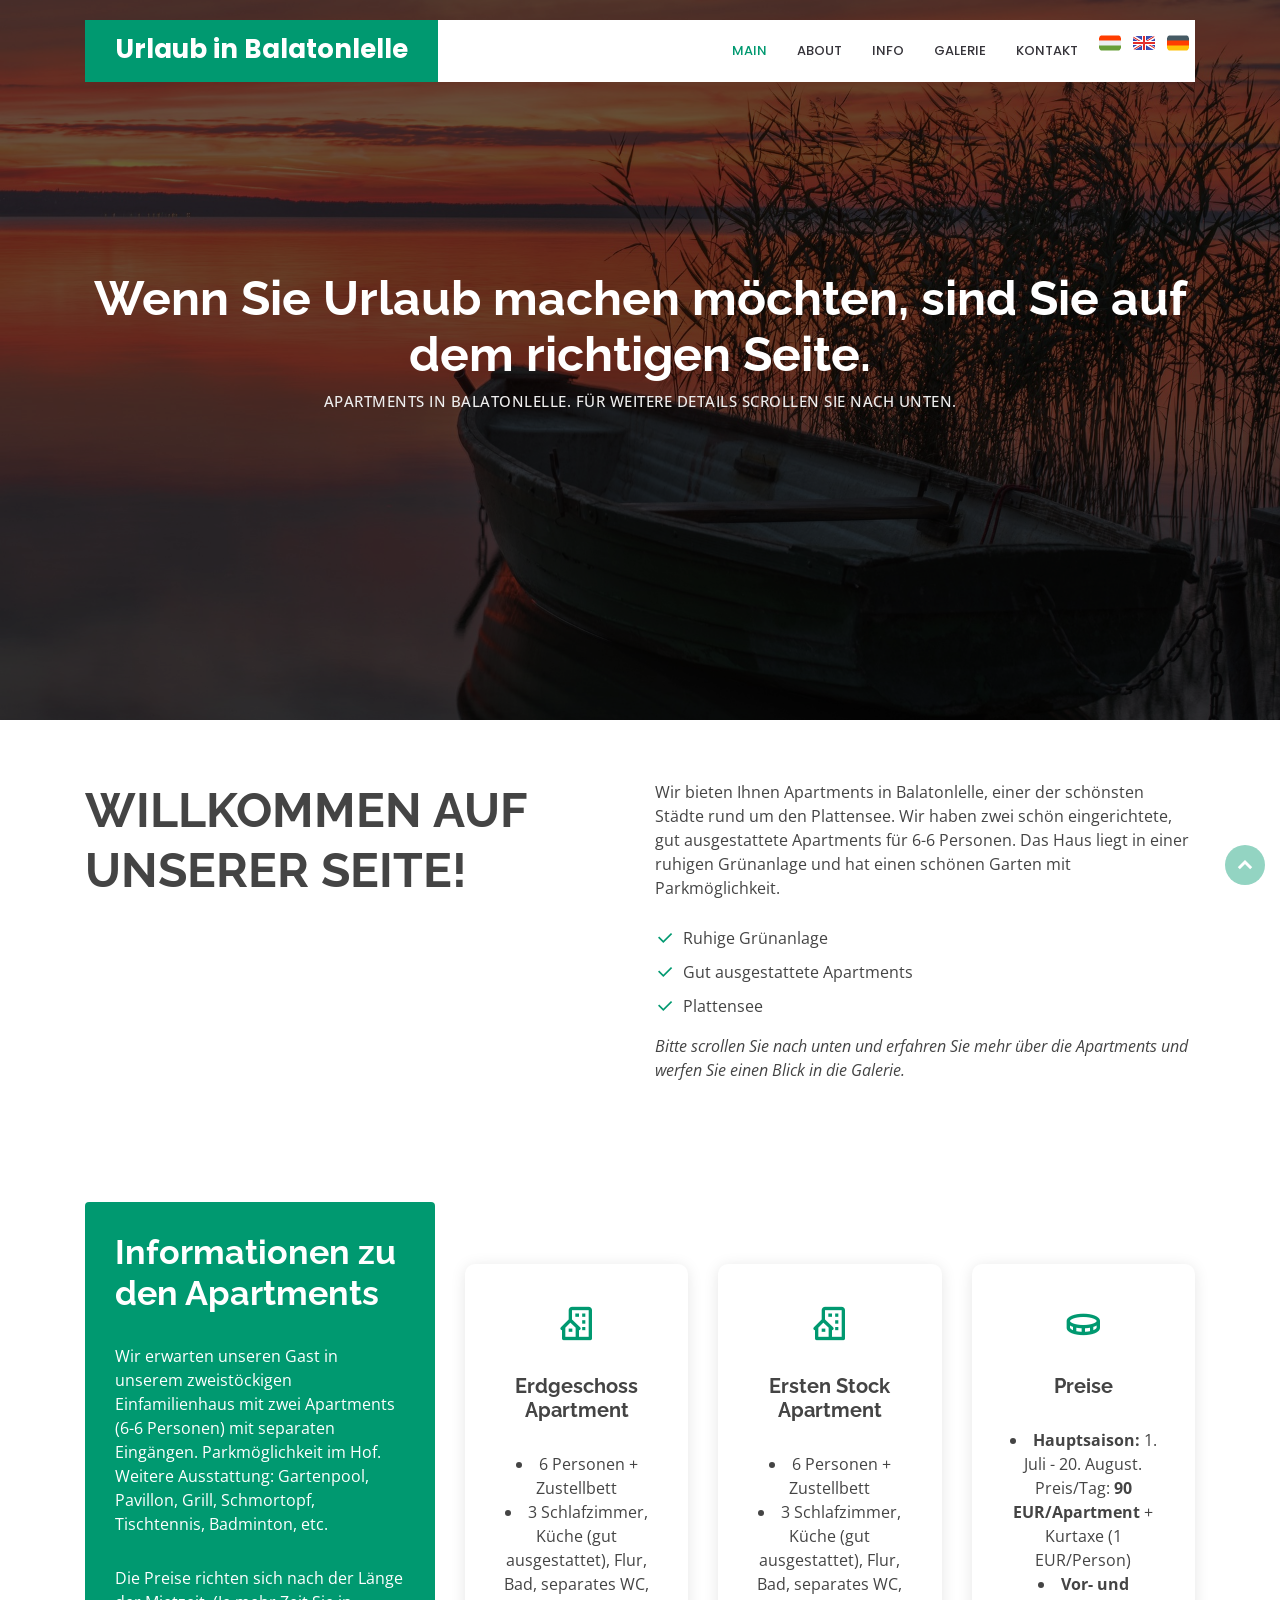
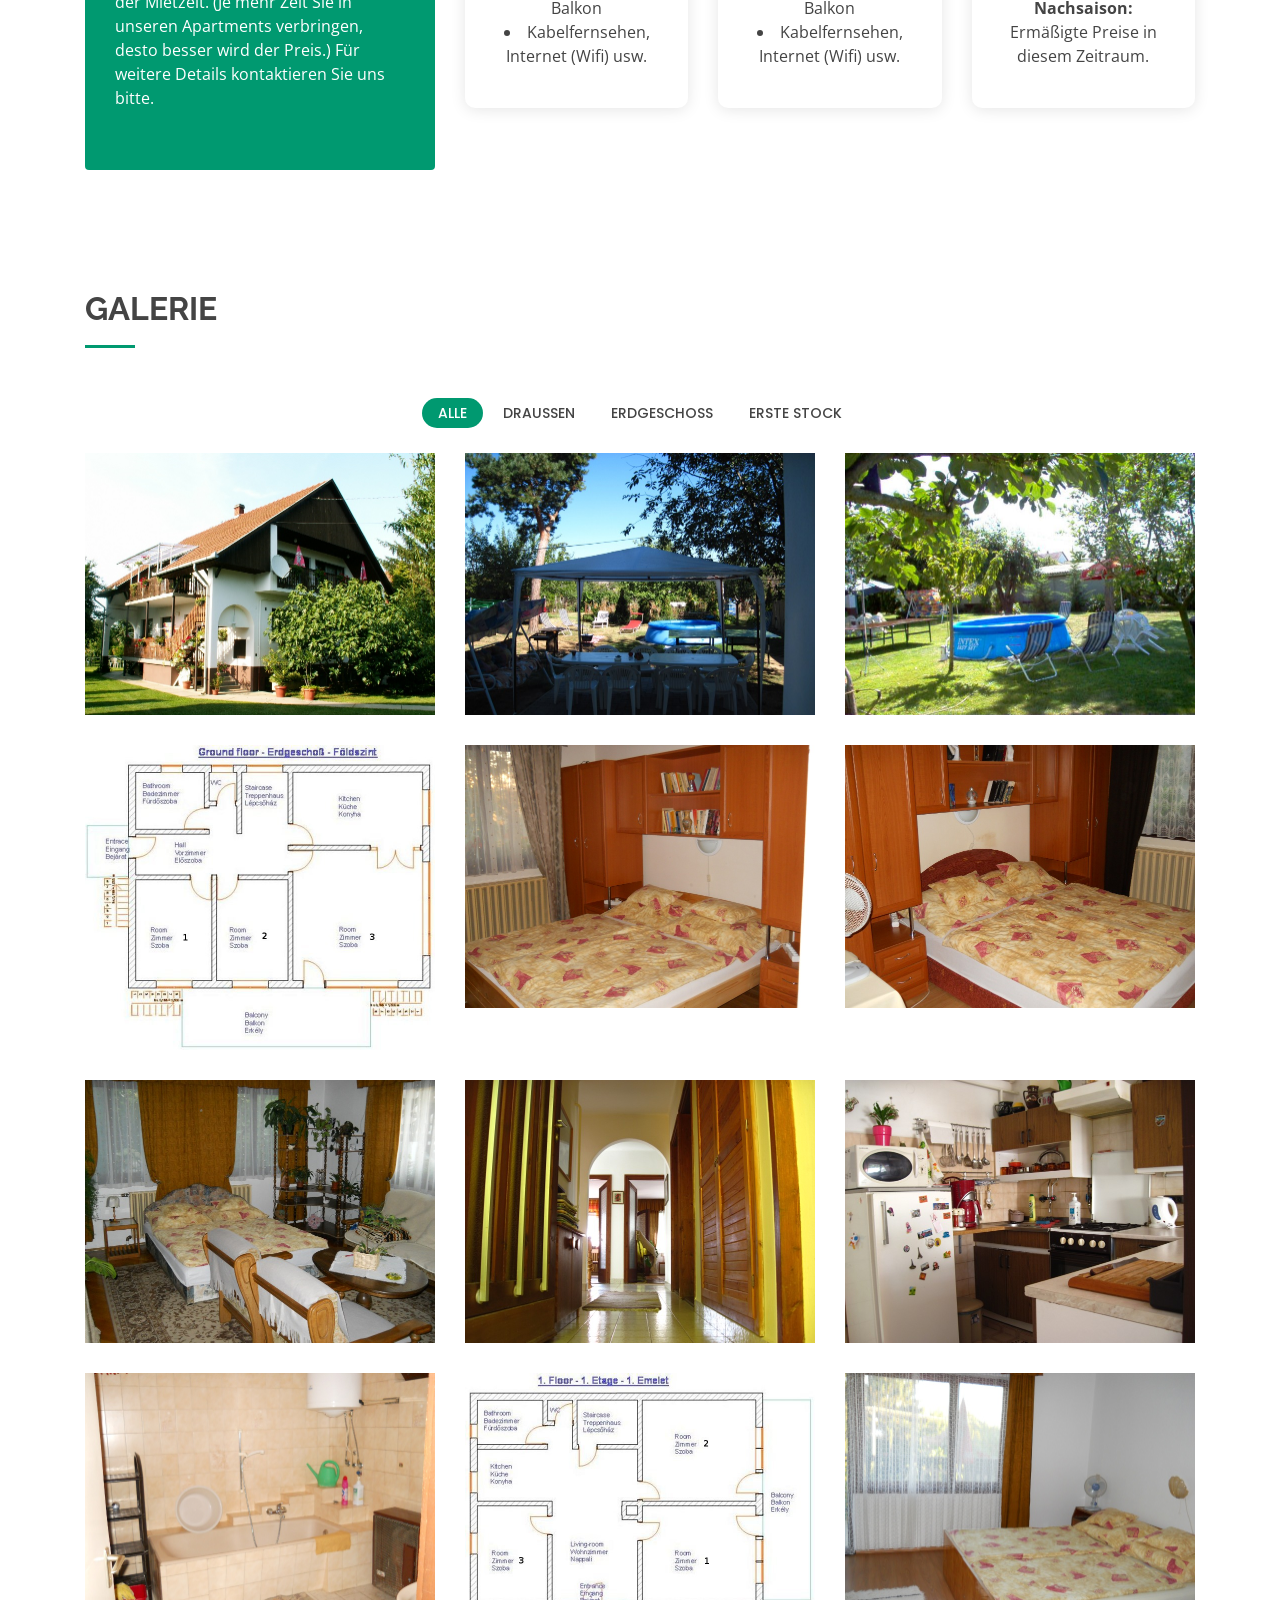
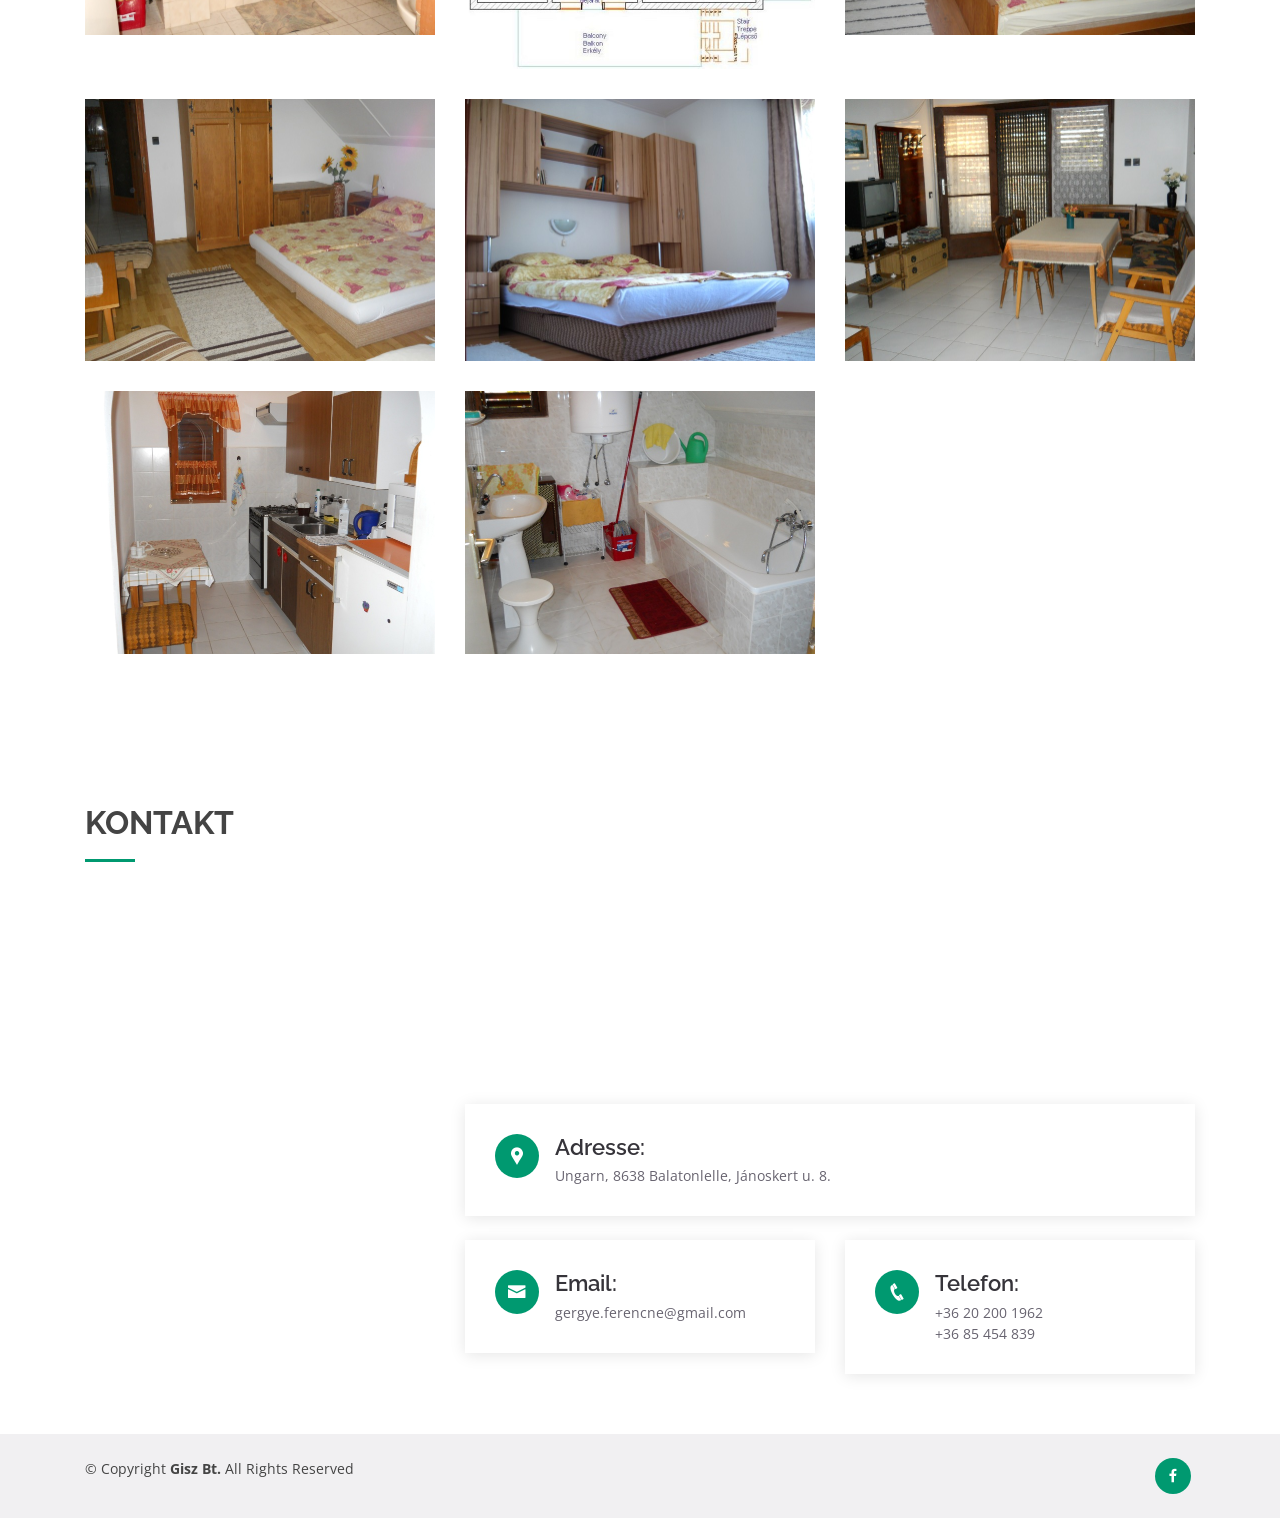
==== commit 16af7e39: "info fixes" ====
--- a/index_de.html
+++ b/index_de.html
@@ -121,7 +121,7 @@
                                 <div class="icon-box mt-4 mt-xl-0">
                                     <i class="bx bx-building-house"></i>
                                     <h4>Erdgeschoss Apartment</h4>
-                                    <li>6-6 Personen + Zustellbett</li>
+                                    <li>6 Personen + Zustellbett</li>
                                     <li>3 Schlafzimmer, Küche (gut ausgestattet), Flur, Bad, separates WC, Balkon</li>
                                     <li>Kabelfernsehen, Internet (Wifi) usw.</li>
                                 </div>
@@ -130,7 +130,7 @@
                                 <div class="icon-box mt-4 mt-xl-0">
                                     <i class="bx bx-building-house"></i>
                                     <h4>Ersten Stock Apartment</h4>
-                                    <li>6-6 Personen + Zustellbett</li>
+                                    <li>6 Personen + Zustellbett</li>
                                     <li>3 Schlafzimmer, Küche (gut ausgestattet), Flur, Bad, separates WC, Balkon</li>
                                     <li>Kabelfernsehen, Internet (Wifi) usw.</li>
                                 </div>
@@ -140,7 +140,7 @@
                                     <i class="bx bx-coin"></i>
                                     <h4>Preise</h4>
                                     <li><b>Hauptsaison:</b> 1. Juli - 20. August.<br/>
-                                        Preis: <b>90 EUR/Apartment</b> + Kurtaxe (1 EUR/Person)
+                                        Preis/Tag: <b>90 EUR/Apartment</b> + Kurtaxe (1 EUR/Person)
                                     </li>
                                     <li><b>Vor- und Nachsaison:</b>
                                         Ermäßigte Preise in diesem Zeitraum.
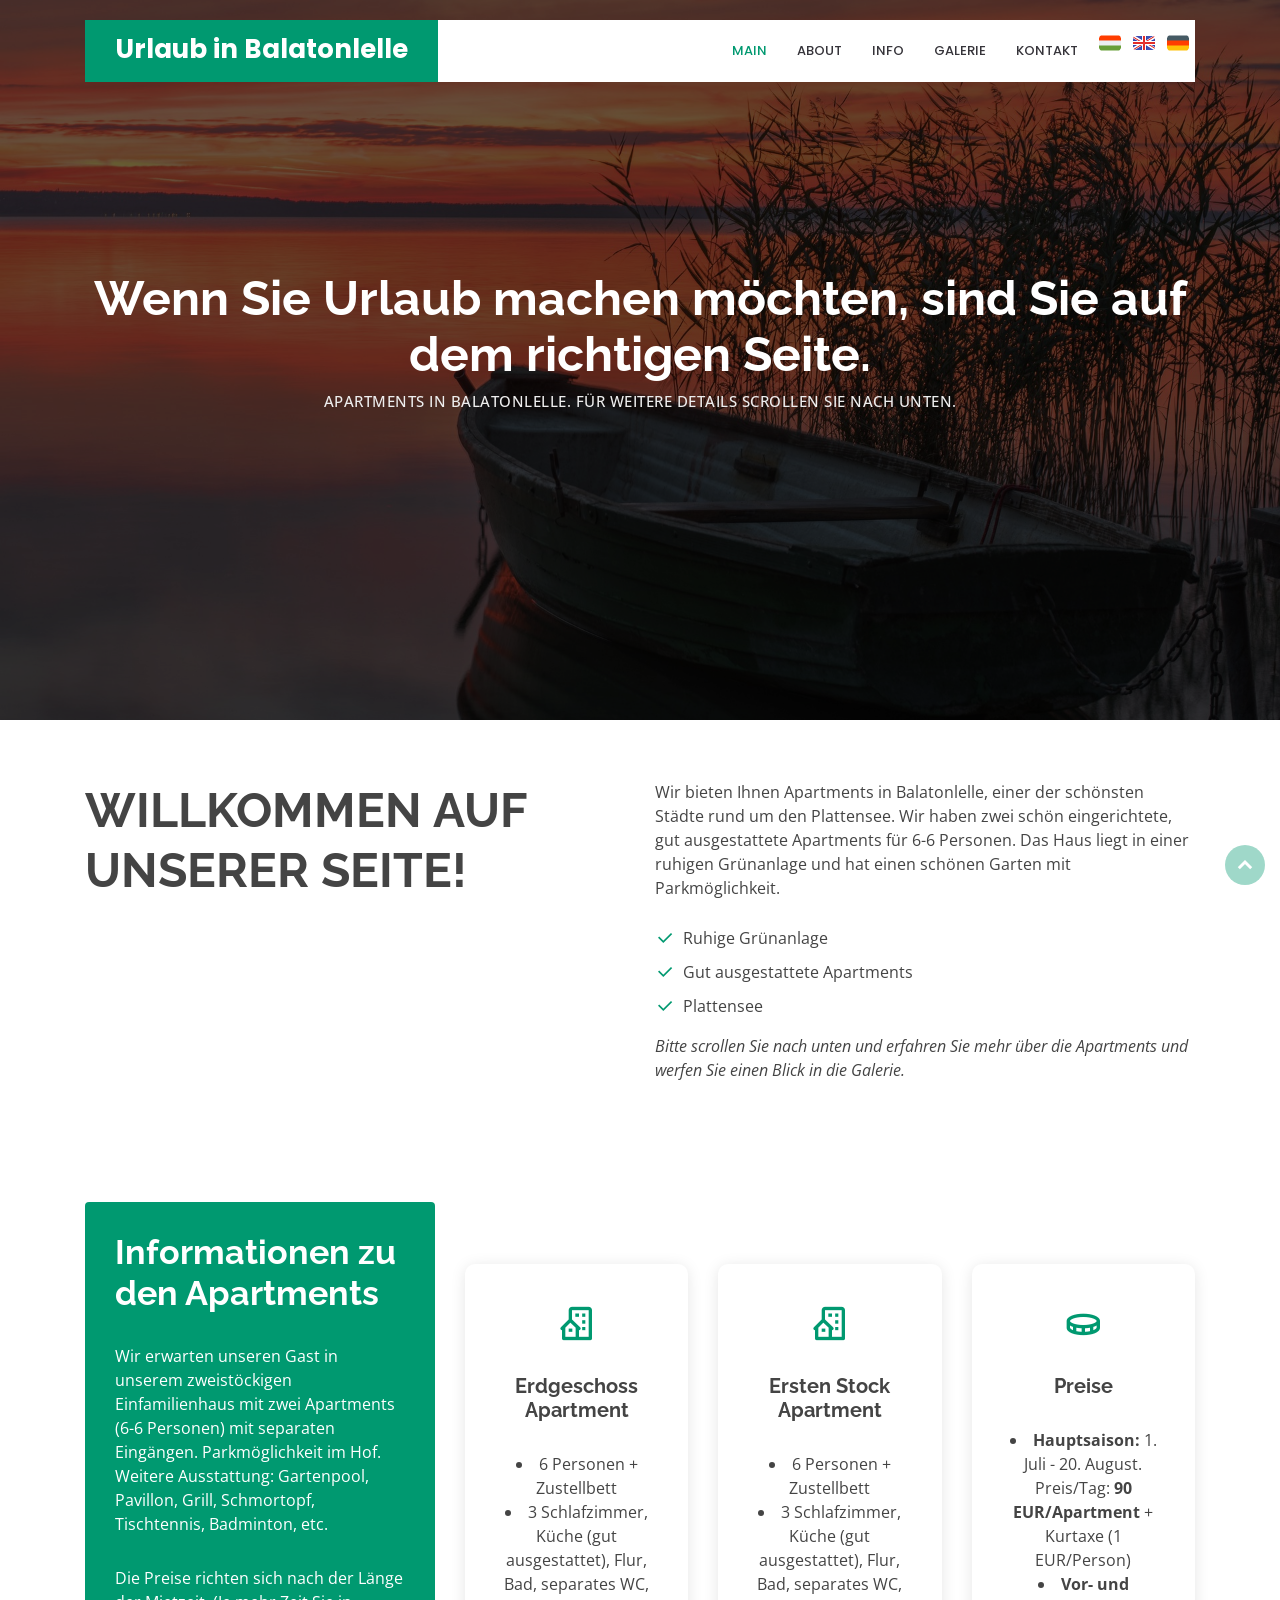
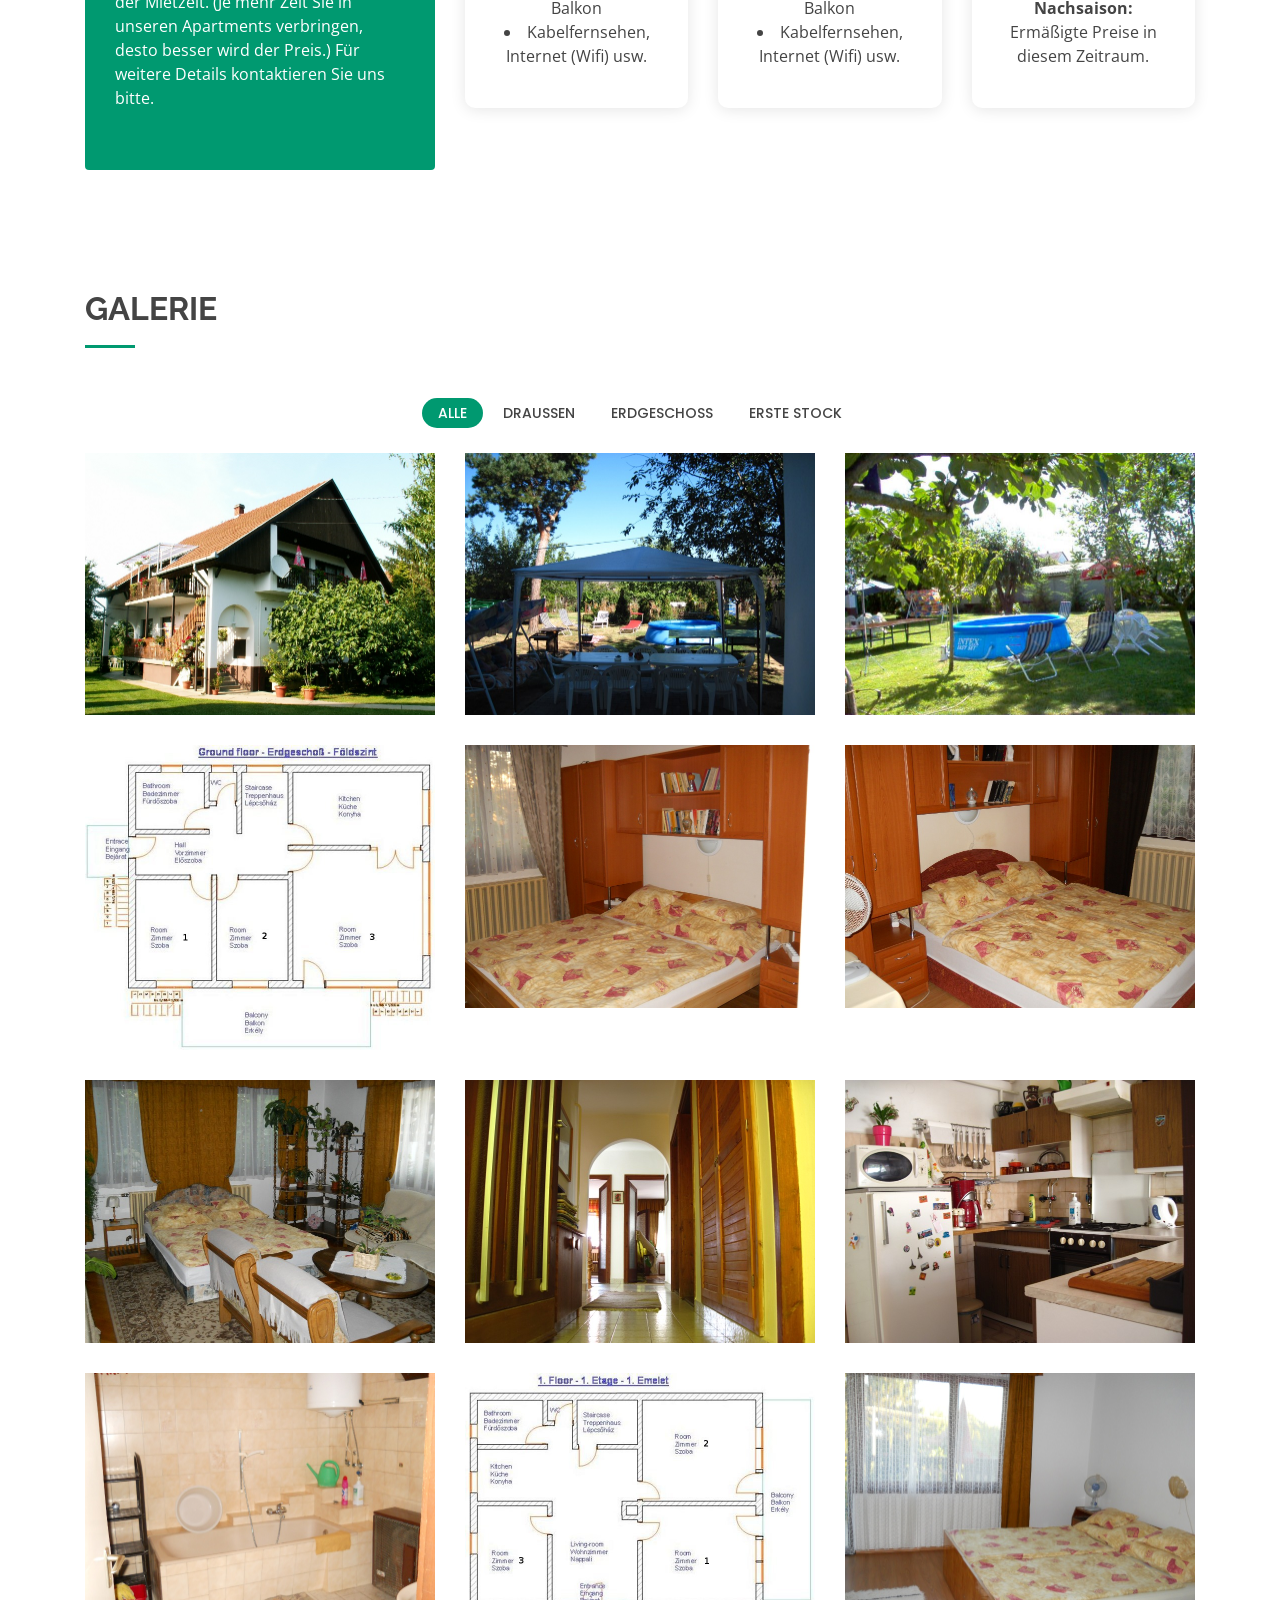
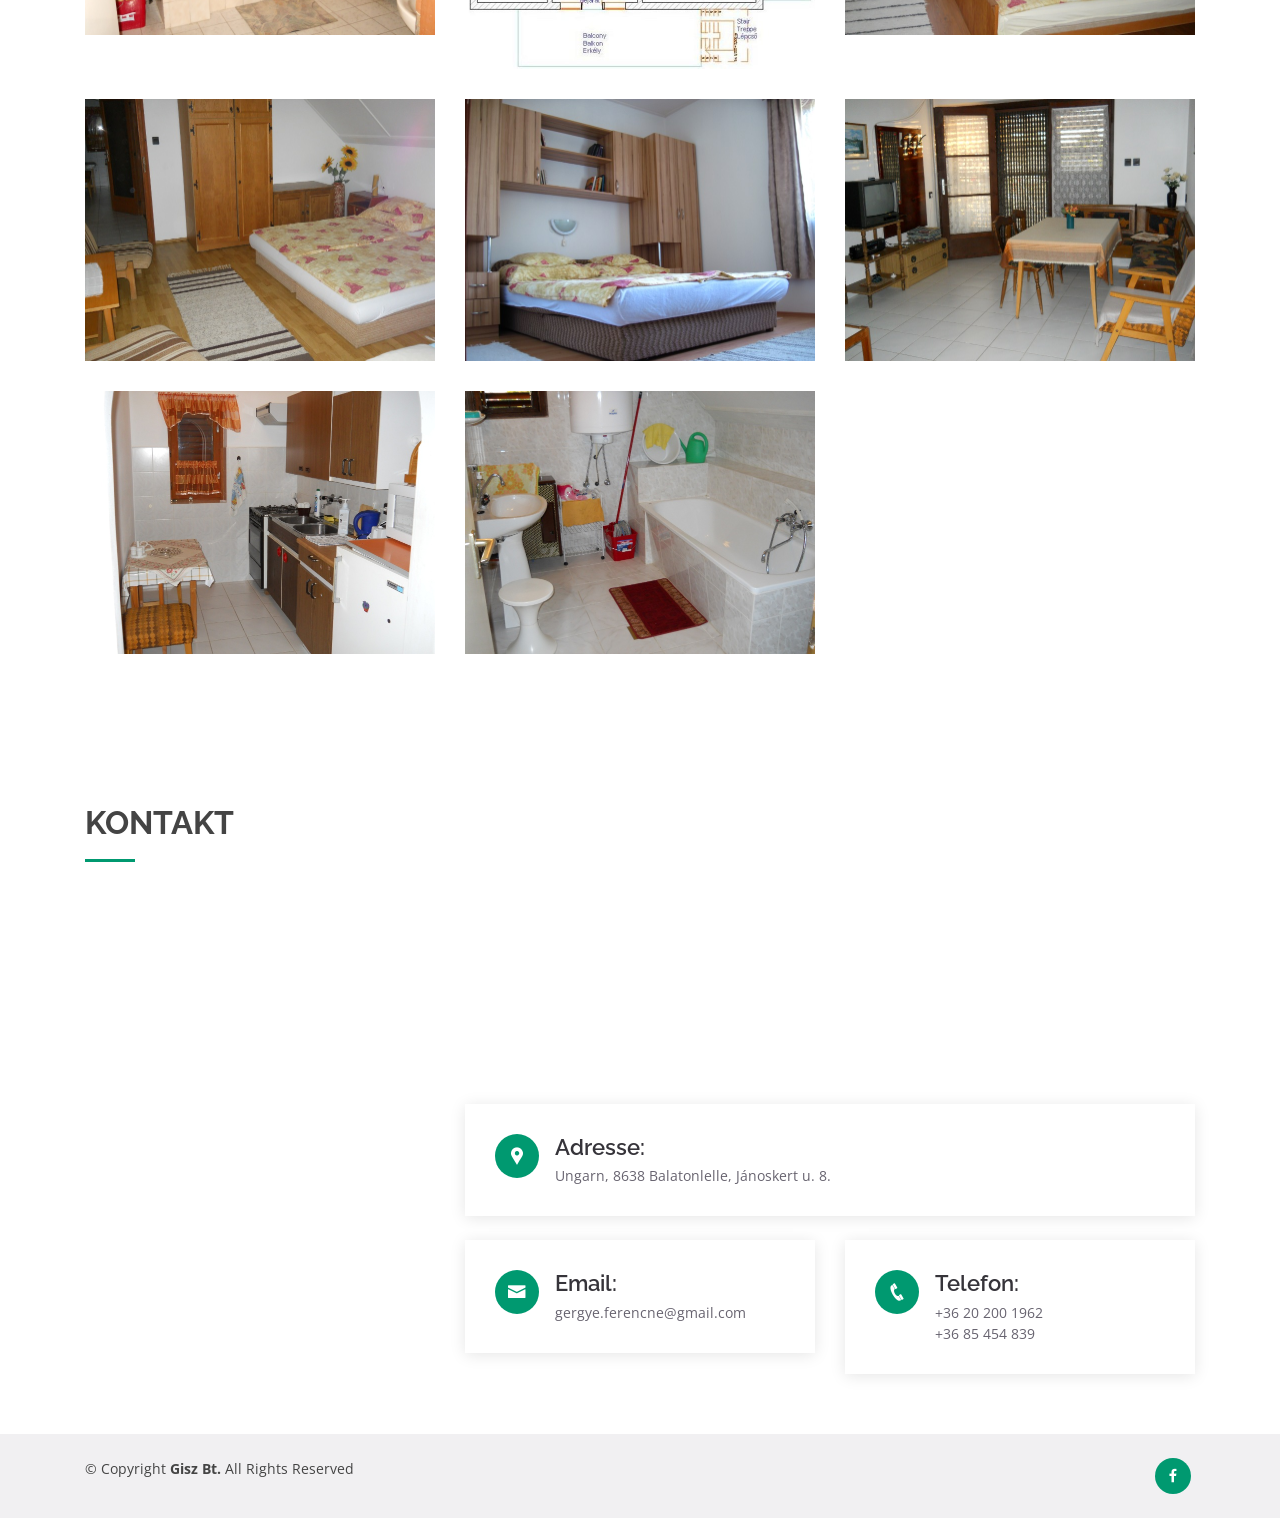
==== commit 9307ee43: "Fix language href" ====
--- a/index_de.html
+++ b/index_de.html
@@ -48,7 +48,7 @@
 
                     <li class="get-started get-started-hu"><a href="index.html"></a></li>
                     <li class="get-started get-started-en"><a href="index_en.html"></a></li>
-                    <li class="get-started get-started-de"><a href="index_en.html"></a></li>
+                    <li class="get-started get-started-de"><a href="index_de.html"></a></li>
                 </ul>
             </nav>
         </div>
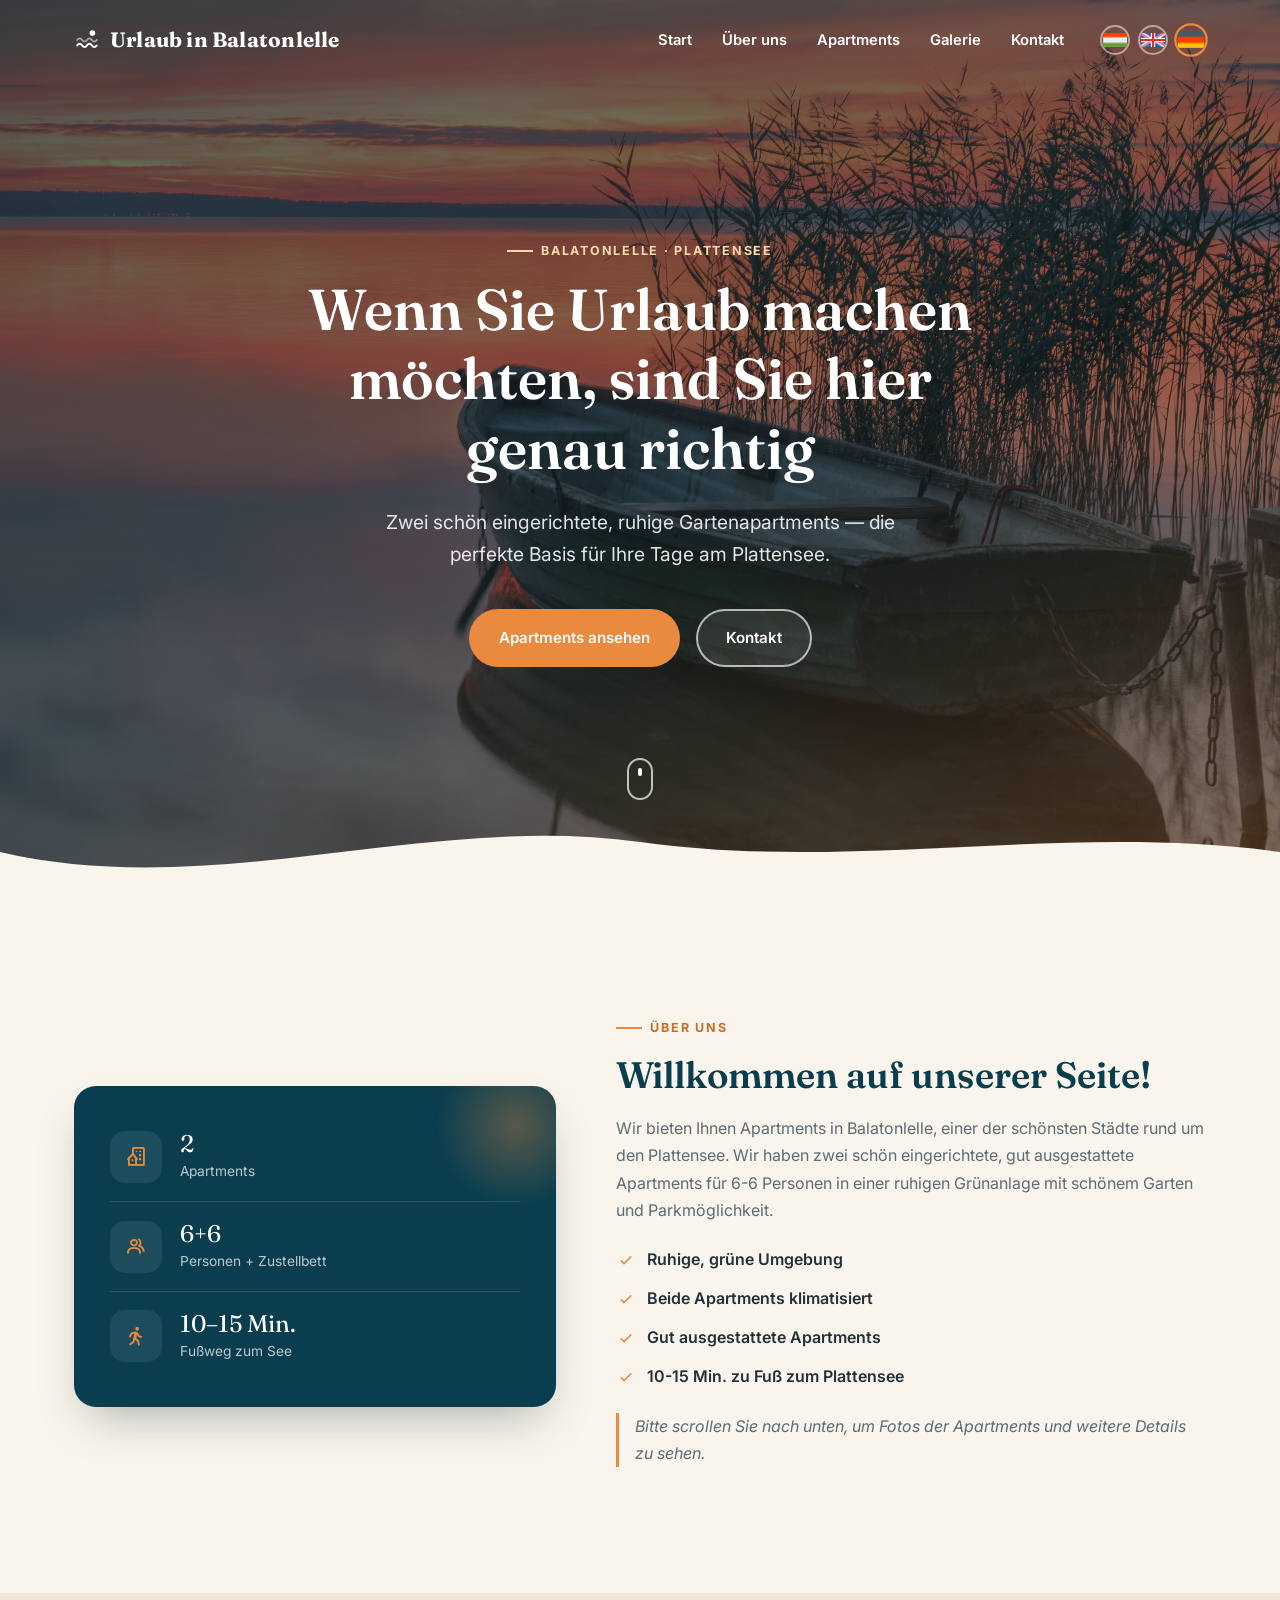
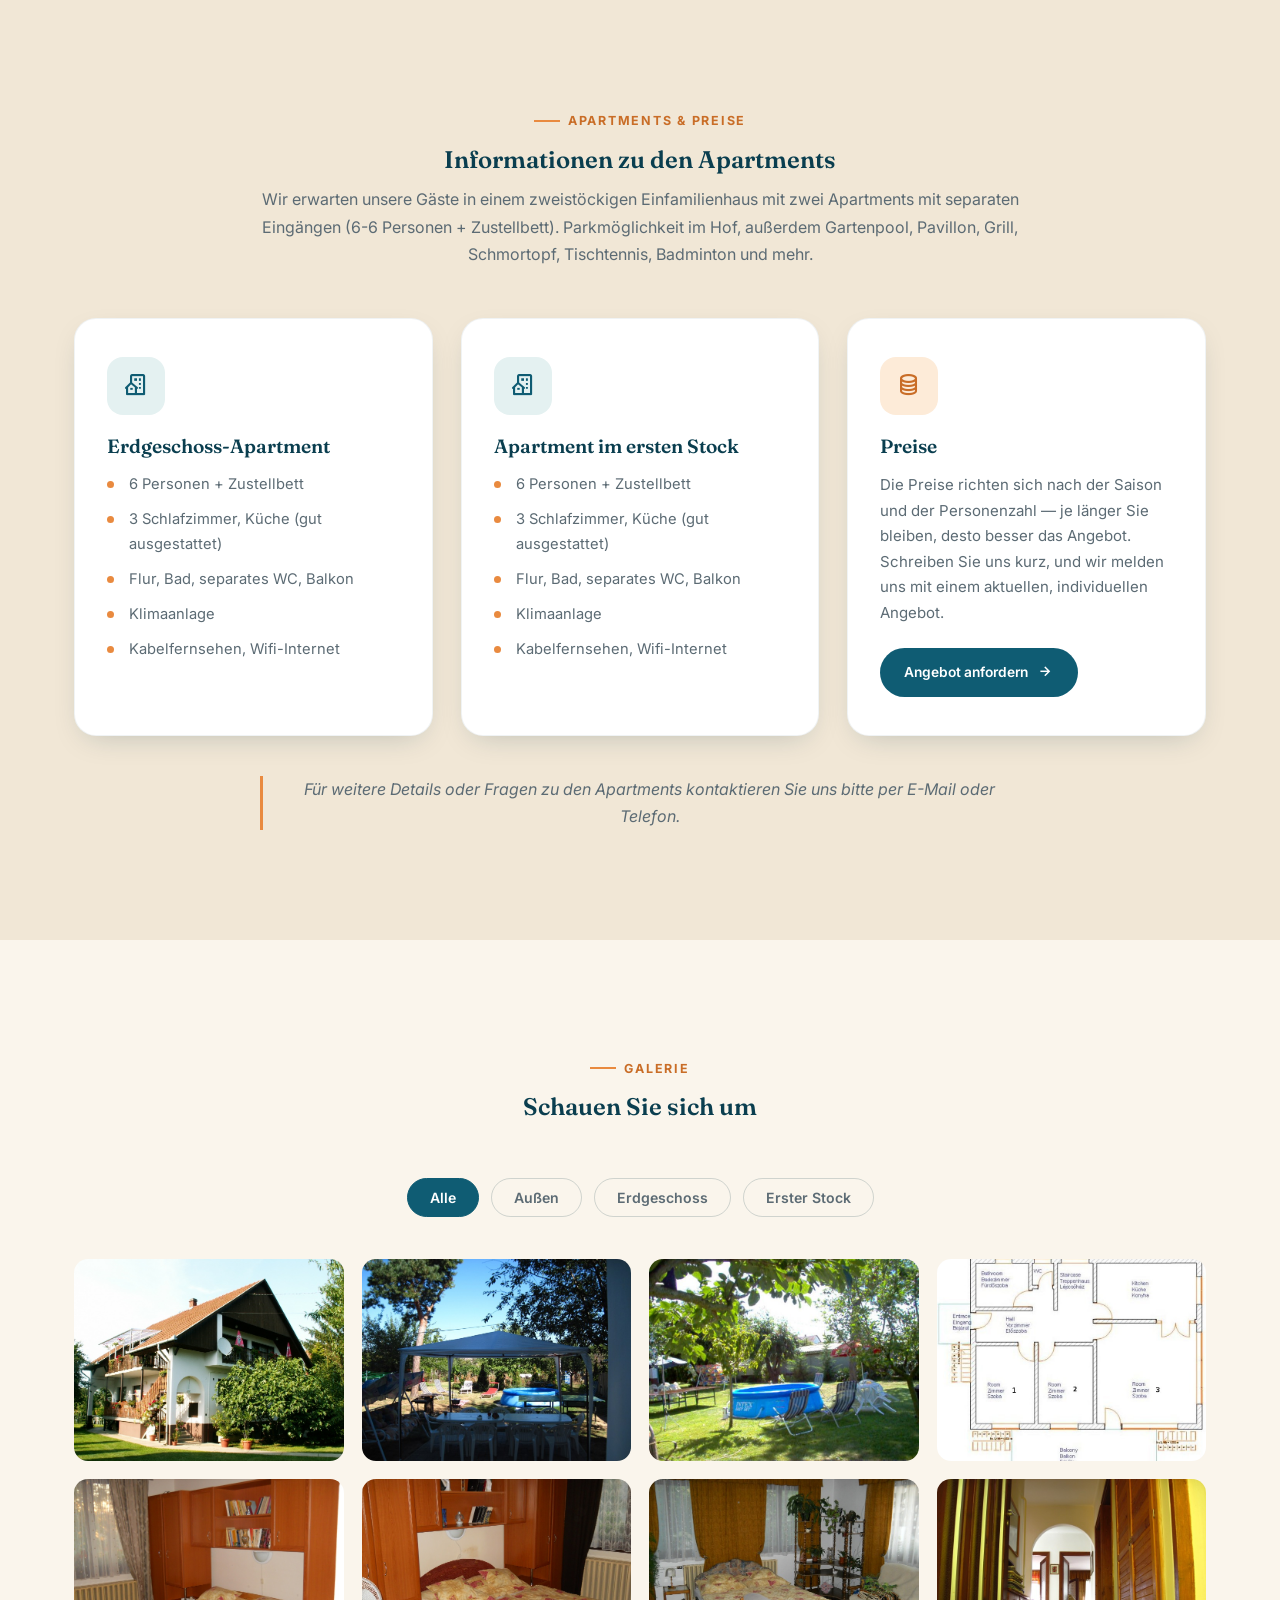
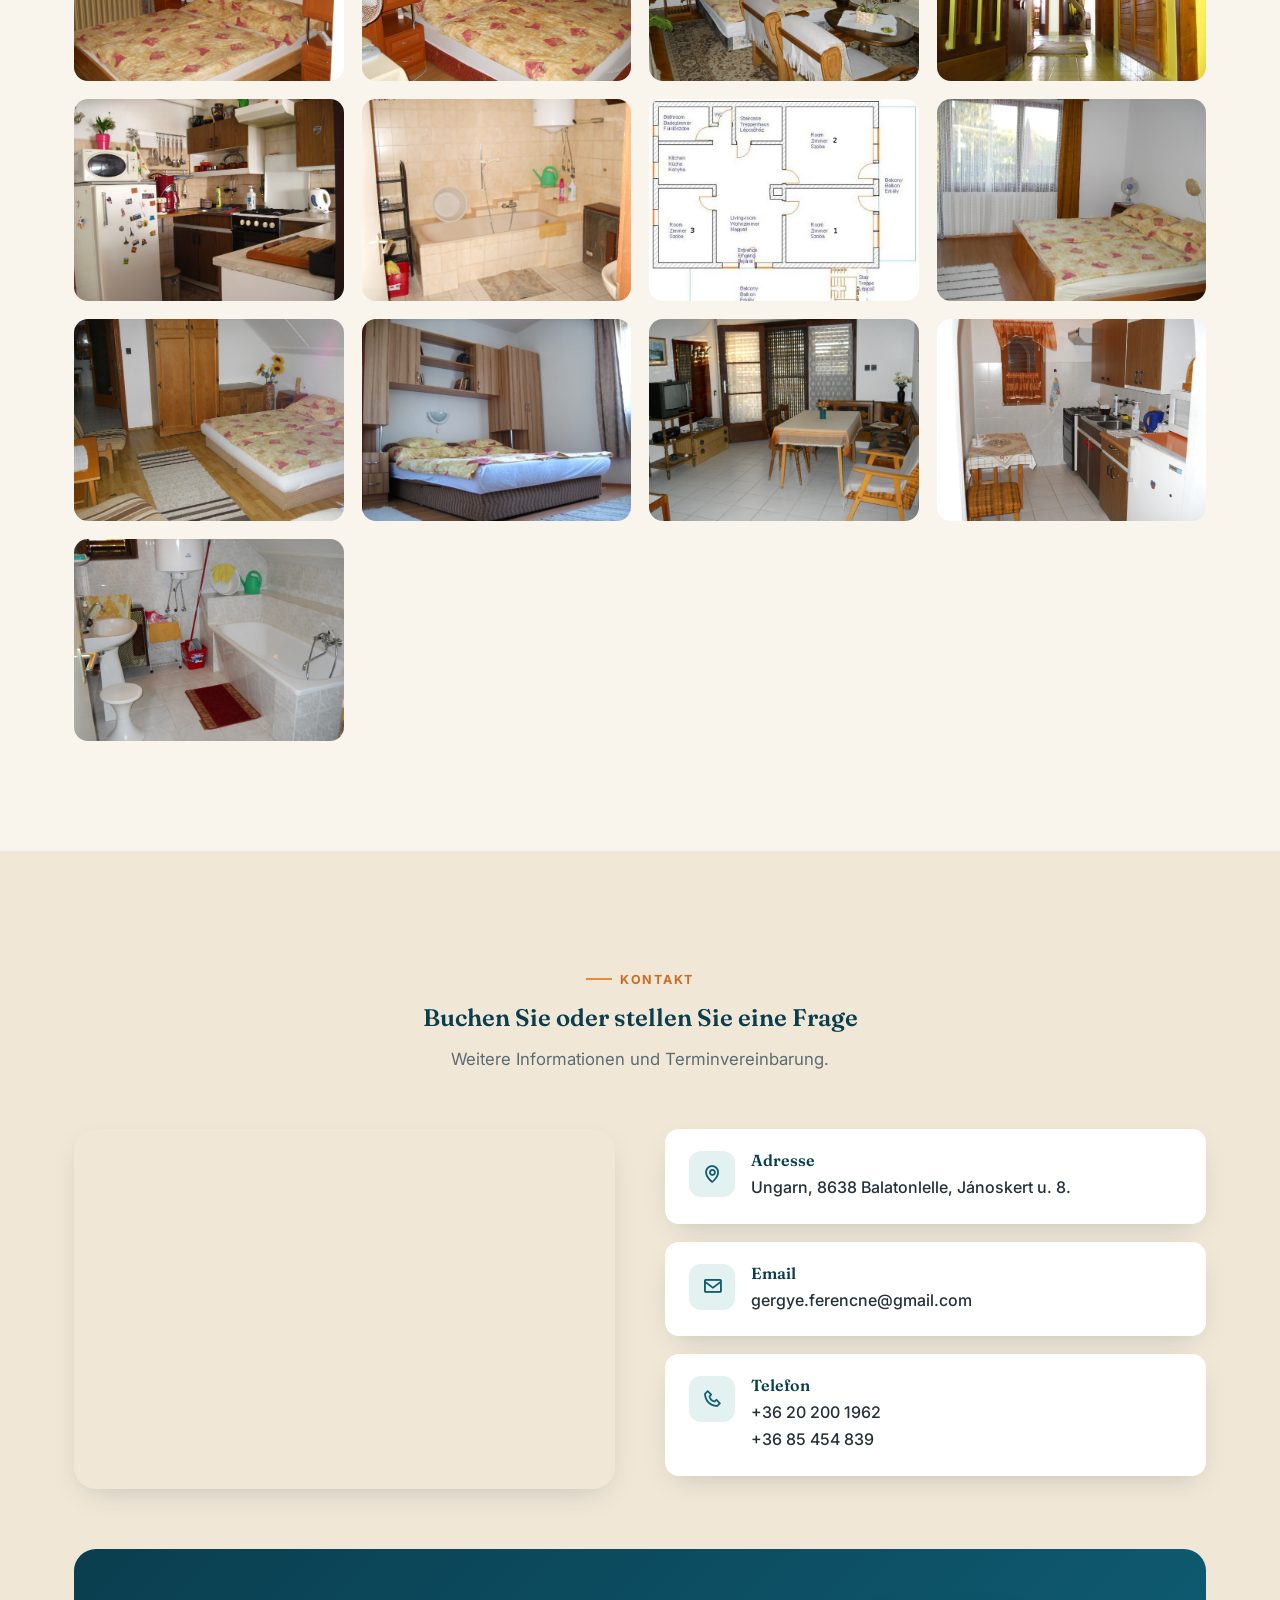
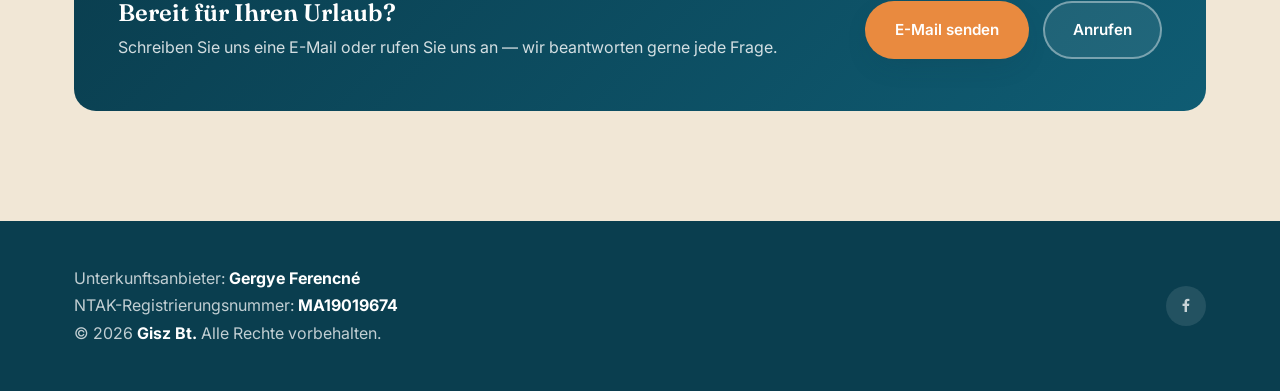
==== commit 357fbc84: "new design" ====
--- a/index_de.html
+++ b/index_de.html
@@ -1,465 +1,312 @@
-<!DOCTYPE html>
-<html lang="hu">
-
-<head>
-    <meta charset="utf-8">
-    <meta content="width=device-width, initial-scale=1.0" name="viewport">
-
-    <title>Urlaub am Plattensee</title>
-    <meta name="description" content="Komfortable, familienfreundliche Apartments in Balatonlelle. Zwei Apartments mit separatem Eingang mit 3-3 Zimmern für 6-6 Personen.">
-    <meta content="Apartments, Urlaub, Balaton, Balatonlelle, Plattensee" name="keywords">
-
-    <link href="assets/img/favicon.ico" rel="icon">
-    <link href="assets/img/favicon.ico" rel="apple-touch-icon">
-
-    <link href="https://fonts.googleapis.com/css?family=Open+Sans:300,300i,400,400i,600,600i,700,700i|Raleway:300,300i,400,400i,500,500i,600,600i,700,700i|Poppins:300,300i,400,400i,500,500i,600,600i,700,700i"
-          rel="stylesheet">
-
-    <link href="assets/vendor/bootstrap/css/bootstrap.min.css" rel="stylesheet">
-    <link href="assets/vendor/icofont/icofont.min.css" rel="stylesheet">
-    <link href="assets/vendor/boxicons/css/boxicons.min.css" rel="stylesheet">
-    <link href="assets/vendor/remixicon/remixicon.css" rel="stylesheet">
-    <link href="assets/vendor/venobox/venobox.css" rel="stylesheet">
-    <link href="assets/vendor/owl.carousel/assets/owl.carousel.min.css" rel="stylesheet">
-    <link href="assets/vendor/aos/aos.css" rel="stylesheet">
-
-    <link href="assets/css/style.css" rel="stylesheet">
-</head>
-
-<body>
-
-<!-- ======= Header ======= -->
-<header id="header" class="fixed-top d-flex align-items-center">
-    <div class="container">
-        <div class="header-container d-flex align-items-center">
-            <div class="logo mr-auto">
-                <h1 class="text-light"><a href="index.html"><span>Urlaub in Balatonlelle</span></a></h1>
-                <!-- Uncomment below if you prefer to use an image logo -->
-                <!-- <a href="index.html"><img src="assets/img/logo.png" alt="" class="img-fluid"></a>-->
-            </div>
-
-            <nav class="nav-menu d-none d-lg-block">
-                <ul>
-                    <li class="active"><a href="#header">Main</a></li>
-                    <li><a href="#about">About</a></li>
-                    <li><a href="#info">Info</a></li>
-                    <li><a href="#gallery">Galerie</a></li>
-                    <li><a href="#contact">Kontakt</a></li>
-
-                    <li class="get-started get-started-hu"><a href="index.html"></a></li>
-                    <li class="get-started get-started-en"><a href="index_en.html"></a></li>
-                    <li class="get-started get-started-de"><a href="index_de.html"></a></li>
-                </ul>
-            </nav>
-        </div>
-    </div>
-</header>
-
-<!-- ======= Hero Section ======= -->
-<section id="hero" class="d-flex align-items-center">
-    <div class="container text-center position-relative" data-aos="fade-in" data-aos-delay="200">
-        <h1>Wenn Sie Urlaub machen möchten, sind Sie auf dem richtigen Seite.</h1>
-        <h2>Apartments in Balatonlelle. Für weitere Details scrollen Sie nach unten.</h2>
-    </div>
-</section><!-- End Hero -->
-
-<main id="main">
-
-    <!-- ======= About Section ======= -->
-    <section id="about" class="about">
-        <div class="container">
-
-            <div class="row content">
-                <div class="col-lg-6" data-aos="fade-right" data-aos-delay="100">
-                    <h2>Willkommen auf unserer Seite!</h2>
-                </div>
-                <div class="col-lg-6 pt-4 pt-lg-0" data-aos="fade-left" data-aos-delay="200">
-                    <p>
-                        Wir bieten Ihnen Apartments in Balatonlelle, einer der schönsten Städte rund um den Plattensee.
-                        Wir haben zwei schön eingerichtete, gut ausgestattete Apartments für 6-6 Personen.
-                        Das Haus liegt in einer ruhigen Grünanlage und hat einen schönen Garten mit Parkmöglichkeit.
-                    </p>
-                    <ul>
-                        <li><i class="ri-check-line"></i> Ruhige Grünanlage
-                        </li>
-                        <li><i class="ri-check-line"></i> Gut ausgestattete Apartments
-                        </li>
-                        <li><i class="ri-check-line"></i> Plattensee
-                        </li>
-                    </ul>
-                    <p class="font-italic">
-                        Bitte scrollen Sie nach unten und erfahren Sie mehr über die Apartments und werfen Sie einen Blick in die Galerie.
-                    </p>
-                </div>
-            </div>
-
-        </div>
-    </section><!-- End About Section -->
-
-    <!-- ======= Info Section ======= -->
-    <section id="info" class="info">
-        <div class="container">
-
-            <div class="row">
-                <div class="col-lg-4 d-flex align-items-stretch" data-aos="fade-right">
-                    <div class="content">
-                        <h3>Informationen zu den Apartments</h3>
-                        <p>
-                            Wir erwarten unseren Gast in unserem zweistöckigen Einfamilienhaus mit zwei Apartments (6-6 Personen) mit separaten Eingängen.
-                            Parkmöglichkeit im Hof. Weitere Ausstattung: Gartenpool, Pavillon, Grill, Schmortopf, Tischtennis, Badminton, etc.
-                        </p>
-                        <p>
-                            Die Preise richten sich nach der Länge der Mietzeit. (Je mehr Zeit Sie in unseren Apartments verbringen, desto besser wird der Preis.)
-                            Für weitere Details kontaktieren Sie uns bitte.
-                        </p>
-                    </div>
-                </div>
-                <div class="col-lg-8 d-flex align-items-stretch">
-                    <div class="icon-boxes d-flex flex-column justify-content-center">
-                        <div class="row">
-                            <div class="col-xl-4 d-flex align-items-stretch" data-aos="zoom-in" data-aos-delay="100">
-                                <div class="icon-box mt-4 mt-xl-0">
-                                    <i class="bx bx-building-house"></i>
-                                    <h4>Erdgeschoss Apartment</h4>
-                                    <li>6 Personen + Zustellbett</li>
-                                    <li>3 Schlafzimmer, Küche (gut ausgestattet), Flur, Bad, separates WC, Balkon</li>
-                                    <li>Kabelfernsehen, Internet (Wifi) usw.</li>
-                                </div>
-                            </div>
-                            <div class="col-xl-4 d-flex align-items-stretch" data-aos="zoom-in" data-aos-delay="100">
-                                <div class="icon-box mt-4 mt-xl-0">
-                                    <i class="bx bx-building-house"></i>
-                                    <h4>Ersten Stock Apartment</h4>
-                                    <li>6 Personen + Zustellbett</li>
-                                    <li>3 Schlafzimmer, Küche (gut ausgestattet), Flur, Bad, separates WC, Balkon</li>
-                                    <li>Kabelfernsehen, Internet (Wifi) usw.</li>
-                                </div>
-                            </div>
-                            <div class="col-xl-4 d-flex align-items-stretch" data-aos="zoom-in" data-aos-delay="200">
-                                <div class="icon-box mt-4 mt-xl-0">
-                                    <i class="bx bx-coin"></i>
-                                    <h4>Preise</h4>
-                                    <li><b>Hauptsaison:</b> 1. Juli - 20. August.<br/>
-                                        Preis/Tag: <b>90 EUR/Apartment</b> + Kurtaxe (1 EUR/Person)
-                                    </li>
-                                    <li><b>Vor- und Nachsaison:</b>
-                                        Ermäßigte Preise in diesem Zeitraum.
-                                    </li>
-                                </div>
-                            </div>
-                        </div>
-                    </div><!-- End .content-->
-                </div>
-            </div>
-
-        </div>
-    </section><!-- End Info Section -->
-
-    <!-- ======= Portfolio Section ======= -->
-    <section id="gallery" class="portfolio">
-        <div class="container">
-
-            <div class="section-title" data-aos="fade-left">
-                <h2>Galerie</h2>
-            </div>
-
-            <div class="row" data-aos="fade-up" data-aos-delay="100">
-                <div class="col-lg-12 d-flex justify-content-center">
-                    <ul id="portfolio-flters">
-                        <li data-filter="*" class="filter-active">Alle</li>
-                        <li data-filter=".filter-out">Draußen</li>
-                        <li data-filter=".filter-ground">Erdgeschoss</li>
-                        <li data-filter=".filter-upstairs">Erste Stock</li>
-                    </ul>
-                </div>
-            </div>
-
-            <div class="row portfolio-container" data-aos="fade-up" data-aos-delay="200">
-
-                <div class="col-lg-4 col-md-6 portfolio-item filter-out">
-                    <div class="portfolio-wrap">
-                        <img src="assets/img/gallery/kulso1.JPG" class="img-fluid" alt="">
-                        <div class="portfolio-info">
-                            <div class="portfolio-links">
-                                <a href="assets/img/gallery/kulso1.JPG" data-gall="portfolioGallery"
-                                   class="venobox" title="Külső"><i class="bx bx-zoom-in"></i></a>
-                            </div>
-                        </div>
-                    </div>
-                </div>
-
-                <div class="col-lg-4 col-md-6 portfolio-item filter-out">
-                    <div class="portfolio-wrap">
-                        <img src="assets/img/gallery/udvar1.JPG" class="img-fluid" alt="">
-                        <div class="portfolio-info">
-                            <div class="portfolio-links">
-                                <a href="assets/img/gallery/udvar1.JPG" data-gall="portfolioGallery"
-                                   class="venobox" title="Udvar"><i class="bx bx-zoom-in"></i></a>
-                            </div>
-                        </div>
-                    </div>
-                </div>
-
-                <div class="col-lg-4 col-md-6 portfolio-item filter-out">
-                    <div class="portfolio-wrap">
-                        <img src="assets/img/gallery/udvar2.JPG" class="img-fluid" alt="">
-                        <div class="portfolio-info">
-                            <div class="portfolio-links">
-                                <a href="assets/img/gallery/udvar2.JPG" data-gall="portfolioGallery"
-                                   class="venobox" title="Udvar"><i class="bx bx-zoom-in"></i></a>
-                            </div>
-                        </div>
-                    </div>
-                </div>
-
-                <div class="col-lg-4 col-md-6 portfolio-item filter-ground">
-                    <div class="portfolio-wrap">
-                        <img src="assets/img/gallery/also_szint.JPG" class="img-fluid" alt="">
-                        <div class="portfolio-info">
-                            <div class="portfolio-links">
-                                <a href="assets/img/gallery/also_szint.JPG" data-gall="portfolioGallery"
-                                   class="venobox" title="Alsó szint"><i class="bx bx-zoom-in"></i></a>
-                            </div>
-                        </div>
-                    </div>
-                </div>
-
-                <div class="col-lg-4 col-md-6 portfolio-item filter-ground">
-                    <div class="portfolio-wrap">
-                        <img src="assets/img/gallery/szoba1_also.JPG" class="img-fluid" alt="">
-                        <div class="portfolio-info">
-                            <div class="portfolio-links">
-                                <a href="assets/img/gallery/szoba1_also.JPG" data-gall="portfolioGallery"
-                                   class="venobox" title="Szoba"><i class="bx bx-zoom-in"></i></a>
-                            </div>
-                        </div>
-                    </div>
-                </div>
-
-                <div class="col-lg-4 col-md-6 portfolio-item filter-ground">
-                    <div class="portfolio-wrap">
-                        <img src="assets/img/gallery/szoba2_also.JPG" class="img-fluid" alt="">
-                        <div class="portfolio-info">
-                            <div class="portfolio-links">
-                                <a href="assets/img/gallery/szoba2_also.JPG" data-gall="portfolioGallery"
-                                   class="venobox" title="Szoba"><i class="bx bx-zoom-in"></i></a>
-                            </div>
-                        </div>
-                    </div>
-                </div>
-
-                <div class="col-lg-4 col-md-6 portfolio-item filter-ground">
-                    <div class="portfolio-wrap">
-                        <img src="assets/img/gallery/szoba3_also.JPG" class="img-fluid" alt="">
-                        <div class="portfolio-info">
-                            <div class="portfolio-links">
-                                <a href="assets/img/gallery/szoba3_also.JPG" data-gall="portfolioGallery"
-                                   class="venobox" title="Szoba"><i class="bx bx-zoom-in"></i></a>
-                            </div>
-                        </div>
-                    </div>
-                </div>
-
-                <div class="col-lg-4 col-md-6 portfolio-item filter-ground">
-                    <div class="portfolio-wrap">
-                        <img src="assets/img/gallery/hall_also.JPG" class="img-fluid" alt="">
-                        <div class="portfolio-info">
-                            <div class="portfolio-links">
-                                <a href="assets/img/gallery/hall_also.JPG" data-gall="portfolioGallery"
-                                   class="venobox" title="Előtér"><i class="bx bx-zoom-in"></i></a>
-                            </div>
-                        </div>
-                    </div>
-                </div>
-
-                <div class="col-lg-4 col-md-6 portfolio-item filter-ground">
-                    <div class="portfolio-wrap">
-                        <img src="assets/img/gallery/konyha_also.JPG" class="img-fluid" alt="">
-                        <div class="portfolio-info">
-                            <div class="portfolio-links">
-                                <a href="assets/img/gallery/konyha_also.JPG" data-gall="portfolioGallery"
-                                   class="venobox" title="Konyha"><i class="bx bx-zoom-in"></i></a>
-                            </div>
-                        </div>
-                    </div>
-                </div>
-
-                <div class="col-lg-4 col-md-6 portfolio-item filter-ground">
-                    <div class="portfolio-wrap">
-                        <img src="assets/img/gallery/furdo_also.JPG" class="img-fluid" alt="">
-                        <div class="portfolio-info">
-                            <div class="portfolio-links">
-                                <a href="assets/img/gallery/furdo_also.JPG" data-gall="portfolioGallery"
-                                   class="venobox" title="Fürdő"><i class="bx bx-zoom-in"></i></a>
-                            </div>
-                        </div>
-                    </div>
-                </div>
-
-                <div class="col-lg-4 col-md-6 portfolio-item filter-upstairs">
-                    <div class="portfolio-wrap">
-                        <img src="assets/img/gallery/emelet.JPG" class="img-fluid" alt="">
-                        <div class="portfolio-info">
-                            <div class="portfolio-links">
-                                <a href="assets/img/gallery/emelet.JPG" data-gall="portfolioGallery"
-                                   class="venobox" title="Emelet"><i class="bx bx-zoom-in"></i></a>
-                            </div>
-                        </div>
-                    </div>
-                </div>
-
-                <div class="col-lg-4 col-md-6 portfolio-item filter-upstairs">
-                    <div class="portfolio-wrap">
-                        <img src="assets/img/gallery/szoba1_emelet.JPG" class="img-fluid" alt="">
-                        <div class="portfolio-info">
-                            <div class="portfolio-links">
-                                <a href="assets/img/gallery/szoba1_emelet.JPG" data-gall="portfolioGallery"
-                                   class="venobox" title="Szoba"><i class="bx bx-zoom-in"></i></a>
-                            </div>
-                        </div>
-                    </div>
-                </div>
-
-                <div class="col-lg-4 col-md-6 portfolio-item filter-upstairs">
-                    <div class="portfolio-wrap">
-                        <img src="assets/img/gallery/szoba2_emelet.JPG" class="img-fluid" alt="">
-                        <div class="portfolio-info">
-                            <div class="portfolio-links">
-                                <a href="assets/img/gallery/szoba2_emelet.JPG" data-gall="portfolioGallery"
-                                   class="venobox" title="Szoba"><i class="bx bx-zoom-in"></i></a>
-                            </div>
-                        </div>
-                    </div>
-                </div>
-
-                <div class="col-lg-4 col-md-6 portfolio-item filter-upstairs">
-                    <div class="portfolio-wrap">
-                        <img src="assets/img/gallery/szoba3_emelet.JPG" class="img-fluid" alt="">
-                        <div class="portfolio-info">
-                            <div class="portfolio-links">
-                                <a href="assets/img/gallery/szoba3_emelet.JPG" data-gall="portfolioGallery"
-                                   class="venobox" title="Szoba"><i class="bx bx-zoom-in"></i></a>
-                            </div>
-                        </div>
-                    </div>
-                </div>
-
-                <div class="col-lg-4 col-md-6 portfolio-item filter-upstairs">
-                    <div class="portfolio-wrap">
-                        <img src="assets/img/gallery/hall_emelet.JPG" class="img-fluid" alt="">
-                        <div class="portfolio-info">
-                            <div class="portfolio-links">
-                                <a href="assets/img/gallery/hall_emelet.JPG" data-gall="portfolioGallery"
-                                   class="venobox" title="Előtér"><i class="bx bx-zoom-in"></i></a>
-                            </div>
-                        </div>
-                    </div>
-                </div>
-
-                <div class="col-lg-4 col-md-6 portfolio-item filter-upstairs">
-                    <div class="portfolio-wrap">
-                        <img src="assets/img/gallery/konyha_emelet.JPG" class="img-fluid" alt="">
-                        <div class="portfolio-info">
-                            <div class="portfolio-links">
-                                <a href="assets/img/gallery/konyha_emelet.JPG" data-gall="portfolioGallery"
-                                   class="venobox" title="Konyha"><i class="bx bx-zoom-in"></i></a>
-                            </div>
-                        </div>
-                    </div>
-                </div>
-
-                <div class="col-lg-4 col-md-6 portfolio-item filter-upstairs">
-                    <div class="portfolio-wrap">
-                        <img src="assets/img/gallery/furdo_emelet.JPG" class="img-fluid" alt="">
-                        <div class="portfolio-info">
-                            <div class="portfolio-links">
-                                <a href="assets/img/gallery/furdo_emelet.JPG" data-gall="portfolioGallery"
-                                   class="venobox" title="Fürdő"><i class="bx bx-zoom-in"></i></a>
-                            </div>
-                        </div>
-                    </div>
-                </div>
-
-            </div>
-        </div>
-    </section><!-- End Portfolio Section -->
-
-    <!-- ======= Contact Section ======= -->
-    <section id="contact" class="contact">
-        <div class="container">
-            <div class="row">
-                <div class="col-lg-4" data-aos="fade-right">
-                    <div class="section-title">
-                        <h2>Kontakt</h2>
-                    </div>
-                </div>
-
-                <div class="col-lg-8" data-aos="fade-up" data-aos-delay="100">
-                    <iframe style="border:0; width: 100%; height: 270px;"
-                            src="https://maps.google.com/maps?width=600&amp;height=400&amp;hl=en&amp;q=Balatonlelle jánoskert u. 8.&amp;t=&amp;z=14&amp;ie=UTF8&amp;iwloc=B&amp;output=embed"
-                            frameborder="0" allowfullscreen></iframe>
-                    <div class="info mt-4">
-                        <i class="icofont-google-map"></i>
-                        <h4>Adresse:</h4>
-                        <p>Ungarn, 8638 Balatonlelle, Jánoskert u. 8.</p>
-                    </div>
-                    <div class="row">
-                        <div class="col-lg-6 mt-4">
-                            <div class="info">
-                                <i class="icofont-envelope"></i>
-                                <h4>Email:</h4>
-                                <p>gergye.ferencne@gmail.com</p>
-                            </div>
-                        </div>
-                        <div class="col-lg-6">
-                            <div class="info w-100 mt-4">
-                                <i class="icofont-phone"></i>
-                                <h4>Telefon:</h4>
-                                <p>+36 20 200 1962</p>
-                                <p>+36 85 454 839</p>
-                            </div>
-                        </div>
-                    </div>
-                </div>
-            </div>
-
-        </div>
-    </section><!-- End Contact Section -->
-
-</main><!-- End #main -->
-
-<!-- ======= Footer ======= -->
-<footer id="footer">
-    <div class="container d-md-flex py-4">
-
-        <div class="mr-md-auto text-center text-md-left">
-            <div class="copyright">
-                &copy; Copyright <strong><span>Gisz Bt.</span></strong> All Rights Reserved
-            </div>
-        </div>
-        <div class="social-links text-center text-md-right pt-3 pt-md-0">
-            <a href="https://www.facebook.com/holiday.giszbt.hu" class="facebook"><i class="bx bxl-facebook"></i></a>
-        </div>
-    </div>
-</footer><!-- End Footer -->
-
-<a href="#" class="back-to-top"><i class="icofont-simple-up"></i></a>
-
-<!-- Vendor JS Files -->
-<script src="assets/vendor/jquery/jquery.min.js"></script>
-<script src="assets/vendor/bootstrap/js/bootstrap.bundle.min.js"></script>
-<script src="assets/vendor/jquery.easing/jquery.easing.min.js"></script>
-<script src="assets/vendor/php-email-form/validate.js"></script>
-<script src="assets/vendor/waypoints/jquery.waypoints.min.js"></script>
-<script src="assets/vendor/counterup/counterup.min.js"></script>
-<script src="assets/vendor/isotope-layout/isotope.pkgd.min.js"></script>
-<script src="assets/vendor/venobox/venobox.min.js"></script>
-<script src="assets/vendor/owl.carousel/owl.carousel.min.js"></script>
-<script src="assets/vendor/aos/aos.js"></script>
-
-<!-- Template Main JS File -->
-<script src="assets/js/main.js"></script>
-
-</body>
-
-</html>
+<!DOCTYPE html>
+<html lang="de">
+
+<head>
+    <meta charset="utf-8">
+    <meta content="width=device-width, initial-scale=1.0" name="viewport">
+
+    <title>Urlaub am Plattensee | Familienfreundliche Apartments</title>
+    <meta name="description" content="Komfortable, familienfreundliche Apartments in Balatonlelle. Zwei Apartments mit separatem Eingang mit 3-3 Zimmern für 6-6 Personen.">
+    <meta name="keywords" content="Apartments, Urlaub, Balaton, Balatonlelle, Plattensee">
+    <meta property="og:title" content="Urlaub am Plattensee | Familienfreundliche Apartments">
+    <meta property="og:description" content="Komfortable, familienfreundliche Apartments in Balatonlelle. Zwei Apartments mit separatem Eingang mit 3-3 Zimmern für 6-6 Personen.">
+    <meta property="og:type" content="website">
+    <meta property="og:image" content="assets/img/hero-bg.jpg">
+
+    <link href="assets/img/favicon.ico" rel="icon">
+    <link href="assets/img/favicon.ico" rel="apple-touch-icon">
+
+    <link rel="preconnect" href="https://fonts.googleapis.com">
+    <link rel="preconnect" href="https://fonts.gstatic.com" crossorigin>
+    <link href="https://fonts.googleapis.com/css2?family=Fraunces:opsz,wght@9..144,500;9..144,600;9..144,700&family=Inter:wght@400;500;600;700&display=swap" rel="stylesheet">
+
+    <link href="assets/vendor/boxicons/css/boxicons.min.css" rel="stylesheet">
+
+    <link href="assets/css/style.css" rel="stylesheet">
+</head>
+
+<body>
+
+<!-- ======= Header ======= -->
+<header id="header">
+    <div class="container header-inner">
+        <div class="logo">
+            <a href="#hero">
+                <svg width="26" height="26" viewBox="0 0 24 24" fill="none" aria-hidden="true">
+                    <path d="M3 17c1.5-2 3-2 4.5 0s3 2 4.5 0 3-2 4.5 0 3 2 4.5 0" stroke="currentColor" stroke-width="1.8" stroke-linecap="round"/>
+                    <path d="M3 12c1.5-2 3-2 4.5 0s3 2 4.5 0 3-2 4.5 0 3 2 4.5 0" stroke="currentColor" stroke-width="1.8" stroke-linecap="round" opacity=".55"/>
+                    <circle cx="17" cy="5.5" r="2.6" fill="currentColor"/>
+                </svg>
+                <span>Urlaub in Balatonlelle</span>
+            </a>
+        </div>
+
+        <button class="nav-toggle" aria-label="Menu"><i class="bx bx-menu"></i></button>
+
+        <nav class="nav-menu">
+            <ul>
+                <li class="active"><a href="#hero">Start</a></li>
+                        <li><a href="#about">Über uns</a></li>
+                        <li><a href="#info">Apartments</a></li>
+                        <li><a href="#gallery">Galerie</a></li>
+                        <li><a href="#contact">Kontakt</a></li>
+            </ul>
+            <div class="lang-switch">
+                <a href="index.html" class="" title="Magyar"><img src="assets/img/Hungary-24.png" alt="Magyar"></a>
+                    <a href="index_en.html" class="" title="English"><img src="assets/img/Great-Britain-24.png" alt="English"></a>
+                    <a href="index_de.html" class="active" title="Deutsch"><img src="assets/img/Germany-24.png" alt="Deutsch"></a>
+            </div>
+        </nav>
+    </div>
+</header>
+
+<!-- ======= Hero ======= -->
+<section id="hero">
+    <div class="hero-content">
+        <div class="eyebrow">Balatonlelle · Plattensee</div>
+        <h1>Wenn Sie Urlaub machen möchten, sind Sie hier genau richtig</h1>
+        <p>Zwei schön eingerichtete, ruhige Gartenapartments — die perfekte Basis für Ihre Tage am Plattensee.</p>
+        <div class="hero-actions">
+            <a href="#info" class="btn btn-primary">Apartments ansehen</a>
+            <a href="#contact" class="btn btn-outline">Kontakt</a>
+        </div>
+    </div>
+    <div class="scroll-cue"></div>
+    <div class="hero-wave">
+        <svg viewBox="0 0 1440 90" preserveAspectRatio="none"><path d="M0,40 C240,90 480,0 720,30 C960,60 1200,10 1440,40 L1440,90 L0,90 Z"></path></svg>
+    </div>
+</section>
+
+<main id="main">
+
+    <!-- ======= About ======= -->
+    <section id="about">
+        <div class="container about-grid">
+            <div class="about-stats" data-reveal="right">
+                <ul class="stat-list">
+                    <li class="stat-item"><span class="icon"><i class="bx bx-building-house"></i></span><span class="text"><span class="num">2</span><span class="label">Apartments</span></span></li>
+                    <li class="stat-item"><span class="icon"><i class="bx bx-group"></i></span><span class="text"><span class="num">6+6</span><span class="label">Personen + Zustellbett</span></span></li>
+                    <li class="stat-item"><span class="icon"><i class="bx bx-walk"></i></span><span class="text"><span class="num">10–15 Min.</span><span class="label">Fußweg zum See</span></span></li>
+                </ul>
+            </div>
+            <div class="about-text" data-reveal="left">
+                <div class="eyebrow">Über uns</div>
+                <h2>Willkommen auf unserer Seite!</h2>
+                <p>Wir bieten Ihnen Apartments in Balatonlelle, einer der schönsten Städte rund um den Plattensee. Wir haben zwei schön eingerichtete, gut ausgestattete Apartments für 6-6 Personen in einer ruhigen Grünanlage mit schönem Garten und Parkmöglichkeit.</p>
+                <ul class="check-list">
+                    <li><i class="bx bx-check"></i> Ruhige, grüne Umgebung</li>
+                    <li><i class="bx bx-check"></i> Beide Apartments klimatisiert</li>
+                    <li><i class="bx bx-check"></i> Gut ausgestattete Apartments</li>
+                    <li><i class="bx bx-check"></i> 10-15 Min. zu Fuß zum Plattensee</li>
+                </ul>
+                <p class="note">Bitte scrollen Sie nach unten, um Fotos der Apartments und weitere Details zu sehen.</p>
+            </div>
+        </div>
+    </section>
+
+    <!-- ======= Info / Apartments ======= -->
+    <section id="info" class="bg-alt">
+        <div class="container">
+            <div class="info-intro" data-reveal>
+                <div class="eyebrow">Apartments & Preise</div>
+                <h2>Informationen zu den Apartments</h2>
+                <p>Wir erwarten unsere Gäste in einem zweistöckigen Einfamilienhaus mit zwei Apartments mit separaten Eingängen (6-6 Personen + Zustellbett). Parkmöglichkeit im Hof, außerdem Gartenpool, Pavillon, Grill, Schmortopf, Tischtennis, Badminton und mehr.</p>
+            </div>
+
+            <div class="card-grid">
+                <div class="apt-card" data-reveal>
+                    <div class="icon-wrap"><i class="bx bx-building-house"></i></div>
+                    <h4>Erdgeschoss-Apartment</h4>
+                    <ul>
+                        <li>6 Personen + Zustellbett</li>
+                        <li>3 Schlafzimmer, Küche (gut ausgestattet)</li>
+                        <li>Flur, Bad, separates WC, Balkon</li>
+                        <li>Klimaanlage</li>
+                        <li>Kabelfernsehen, Wifi-Internet</li>
+                    </ul>
+                </div>
+                <div class="apt-card" data-reveal>
+                    <div class="icon-wrap"><i class="bx bx-building-house"></i></div>
+                    <h4>Apartment im ersten Stock</h4>
+                    <ul>
+                        <li>6 Personen + Zustellbett</li>
+                        <li>3 Schlafzimmer, Küche (gut ausgestattet)</li>
+                        <li>Flur, Bad, separates WC, Balkon</li>
+                        <li>Klimaanlage</li>
+                        <li>Kabelfernsehen, Wifi-Internet</li>
+                    </ul>
+                </div>
+                <div class="apt-card price" data-reveal>
+                    <div class="icon-wrap"><i class="bx bx-coin-stack"></i></div>
+                    <h4>Preise</h4>
+                    <p>Die Preise richten sich nach der Saison und der Personenzahl — je länger Sie bleiben, desto besser das Angebot. Schreiben Sie uns kurz, und wir melden uns mit einem aktuellen, individuellen Angebot.</p>
+                    <a href="mailto:gergye.ferencne@gmail.com" class="btn btn-dark btn-sm">Angebot anfordern<i class="bx bx-right-arrow-alt"></i></a>
+                </div>
+            </div>
+
+            <p class="note" style="max-width:760px;margin:40px auto 0;text-align:center;">Für weitere Details oder Fragen zu den Apartments kontaktieren Sie uns bitte per E-Mail oder Telefon.</p>
+        </div>
+    </section>
+
+    <!-- ======= Gallery ======= -->
+    <section id="gallery">
+        <div class="container">
+            <div class="section-head" data-reveal>
+                <div class="eyebrow">Galerie</div>
+                <h2>Schauen Sie sich um</h2>
+            </div>
+
+            <div class="filters">
+                <button class="active" data-filter="*">Alle</button>
+            <button class="" data-filter="out">Außen</button>
+            <button class="" data-filter="ground">Erdgeschoss</button>
+            <button class="" data-filter="upstairs">Erster Stock</button>
+            </div>
+
+            <div class="gallery-grid">
+                <div class="gallery-item" data-category="out">
+                    <img src="assets/img/gallery/kulso1.JPG" alt="Außen" loading="lazy">
+                    <span class="cap"><i class="bx bx-expand"></i> Außen</span>
+                </div>
+                <div class="gallery-item" data-category="out">
+                    <img src="assets/img/gallery/udvar1.JPG" alt="Hof" loading="lazy">
+                    <span class="cap"><i class="bx bx-expand"></i> Hof</span>
+                </div>
+                <div class="gallery-item" data-category="out">
+                    <img src="assets/img/gallery/udvar2.JPG" alt="Hof" loading="lazy">
+                    <span class="cap"><i class="bx bx-expand"></i> Hof</span>
+                </div>
+                <div class="gallery-item" data-category="ground">
+                    <img src="assets/img/gallery/also_szint.JPG" alt="Erdgeschoss" loading="lazy">
+                    <span class="cap"><i class="bx bx-expand"></i> Erdgeschoss</span>
+                </div>
+                <div class="gallery-item" data-category="ground">
+                    <img src="assets/img/gallery/szoba1_also.JPG" alt="Zimmer" loading="lazy">
+                    <span class="cap"><i class="bx bx-expand"></i> Zimmer</span>
+                </div>
+                <div class="gallery-item" data-category="ground">
+                    <img src="assets/img/gallery/szoba2_also.JPG" alt="Zimmer" loading="lazy">
+                    <span class="cap"><i class="bx bx-expand"></i> Zimmer</span>
+                </div>
+                <div class="gallery-item" data-category="ground">
+                    <img src="assets/img/gallery/szoba3_also.JPG" alt="Zimmer" loading="lazy">
+                    <span class="cap"><i class="bx bx-expand"></i> Zimmer</span>
+                </div>
+                <div class="gallery-item" data-category="ground">
+                    <img src="assets/img/gallery/hall_also.JPG" alt="Flur" loading="lazy">
+                    <span class="cap"><i class="bx bx-expand"></i> Flur</span>
+                </div>
+                <div class="gallery-item" data-category="ground">
+                    <img src="assets/img/gallery/konyha_also.JPG" alt="Küche" loading="lazy">
+                    <span class="cap"><i class="bx bx-expand"></i> Küche</span>
+                </div>
+                <div class="gallery-item" data-category="ground">
+                    <img src="assets/img/gallery/furdo_also.JPG" alt="Bad" loading="lazy">
+                    <span class="cap"><i class="bx bx-expand"></i> Bad</span>
+                </div>
+                <div class="gallery-item" data-category="upstairs">
+                    <img src="assets/img/gallery/emelet.JPG" alt="Erster Stock" loading="lazy">
+                    <span class="cap"><i class="bx bx-expand"></i> Erster Stock</span>
+                </div>
+                <div class="gallery-item" data-category="upstairs">
+                    <img src="assets/img/gallery/szoba1_emelet.JPG" alt="Zimmer" loading="lazy">
+                    <span class="cap"><i class="bx bx-expand"></i> Zimmer</span>
+                </div>
+                <div class="gallery-item" data-category="upstairs">
+                    <img src="assets/img/gallery/szoba2_emelet.JPG" alt="Zimmer" loading="lazy">
+                    <span class="cap"><i class="bx bx-expand"></i> Zimmer</span>
+                </div>
+                <div class="gallery-item" data-category="upstairs">
+                    <img src="assets/img/gallery/szoba3_emelet.JPG" alt="Zimmer" loading="lazy">
+                    <span class="cap"><i class="bx bx-expand"></i> Zimmer</span>
+                </div>
+                <div class="gallery-item" data-category="upstairs">
+                    <img src="assets/img/gallery/hall_emelet.JPG" alt="Flur" loading="lazy">
+                    <span class="cap"><i class="bx bx-expand"></i> Flur</span>
+                </div>
+                <div class="gallery-item" data-category="upstairs">
+                    <img src="assets/img/gallery/konyha_emelet.JPG" alt="Küche" loading="lazy">
+                    <span class="cap"><i class="bx bx-expand"></i> Küche</span>
+                </div>
+                <div class="gallery-item" data-category="upstairs">
+                    <img src="assets/img/gallery/furdo_emelet.JPG" alt="Bad" loading="lazy">
+                    <span class="cap"><i class="bx bx-expand"></i> Bad</span>
+                </div>
+            </div>
+        </div>
+    </section>
+
+    <!-- ======= Contact ======= -->
+    <section id="contact" class="bg-alt">
+        <div class="container">
+            <div class="section-head" data-reveal>
+                <div class="eyebrow">Kontakt</div>
+                <h2>Buchen Sie oder stellen Sie eine Frage</h2>
+                <p>Weitere Informationen und Terminvereinbarung.</p>
+            </div>
+
+            <div class="contact-grid">
+                <div class="map-wrap" data-reveal="right">
+                    <iframe src="https://maps.google.com/maps?width=600&height=400&hl=de&q=Balatonlelle%20J%C3%A1noskert%20u.%208.&t=&z=14&ie=UTF8&iwloc=B&output=embed" loading="lazy" allowfullscreen></iframe>
+                </div>
+                <div class="contact-cards" data-reveal="left">
+                    <div class="contact-card">
+                        <div class="icon-wrap"><i class="bx bx-map"></i></div>
+                        <div><h4>Adresse</h4><p>Ungarn, 8638 Balatonlelle, Jánoskert u. 8.</p></div>
+                    </div>
+                    <div class="contact-card">
+                        <div class="icon-wrap"><i class="bx bx-envelope"></i></div>
+                        <div><h4>Email</h4><p><a href="mailto:gergye.ferencne@gmail.com">gergye.ferencne@gmail.com</a></p></div>
+                    </div>
+                    <div class="contact-card">
+                        <div class="icon-wrap"><i class="bx bx-phone"></i></div>
+                        <div><h4>Telefon</h4><p>+36 20 200 1962<br>+36 85 454 839</p></div>
+                    </div>
+                </div>
+            </div>
+
+            <div class="cta-band" data-reveal>
+                <div>
+                    <h3>Bereit für Ihren Urlaub?</h3>
+                    <p>Schreiben Sie uns eine E-Mail oder rufen Sie uns an — wir beantworten gerne jede Frage.</p>
+                </div>
+                <div class="cta-actions">
+                    <a href="mailto:gergye.ferencne@gmail.com" class="btn btn-primary">E-Mail senden</a>
+                    <a href="tel:+36202001962" class="btn btn-outline" style="border-color:rgba(255,255,255,.4)">Anrufen</a>
+                </div>
+            </div>
+        </div>
+    </section>
+
+</main>
+
+<!-- ======= Footer ======= -->
+<footer id="footer">
+    <div class="container footer-inner">
+        <div class="copyright">
+            Unterkunftsanbieter: <strong>Gergye Ferencné</strong><br>
+            NTAK-Registrierungsnummer: <strong>MA19019674</strong><br>
+            &copy; <span data-year></span> <strong>Gisz Bt.</strong> Alle Rechte vorbehalten.
+        </div>
+        <div class="social">
+            <a href="https://www.facebook.com/holiday.giszbt.hu" class="facebook" aria-label="Facebook" target="_blank" rel="noopener"><i class="bx bxl-facebook"></i></a>
+        </div>
+    </div>
+</footer>
+
+<a href="#hero" class="back-to-top" aria-label="Back to top"><i class="bx bx-chevron-up"></i></a>
+
+<!-- Lightbox -->
+<div class="lightbox">
+    <button class="lb-btn lb-close" aria-label="Close"><i class="bx bx-x"></i></button>
+    <button class="lb-btn lb-prev" aria-label="Previous"><i class="bx bx-chevron-left"></i></button>
+    <img src="" alt="">
+    <button class="lb-btn lb-next" aria-label="Next"><i class="bx bx-chevron-right"></i></button>
+    <div class="lb-cap"></div>
+</div>
+
+<script src="assets/js/main.js"></script>
+
+</body>
+
+</html>
--- a/assets/css/style.css
+++ b/assets/css/style.css
@@ -1,1354 +1,567 @@
-/*--------------------------------------------------------------
-# General
---------------------------------------------------------------*/
+/* =========================================================
+   Nyaralás Balatonlellén — modern theme
+   Warm, airy, Lake-Balaton-inspired design.
+   ========================================================= */
+
+:root {
+  --sand: #faf5ec;
+  --sand-deep: #f1e7d6;
+  --ink: #23303a;
+  --ink-soft: #5c6b74;
+  --lake: #0f5c73;
+  --lake-dark: #0a3e4f;
+  --lake-pale: #e4f1f1;
+  --sunset: #e98a3f;
+  --sunset-dark: #c96d27;
+  --white: #ffffff;
+  --radius-lg: 22px;
+  --radius-md: 14px;
+  --radius-sm: 8px;
+  --shadow-soft: 0 10px 30px -12px rgba(15, 56, 70, 0.25);
+  --shadow-strong: 0 22px 48px -16px rgba(10, 35, 45, 0.35);
+  --container: 1180px;
+  --ff-head: "Fraunces", "Playfair Display", Georgia, serif;
+  --ff-body: "Inter", -apple-system, BlinkMacSystemFont, "Segoe UI", sans-serif;
+}
+
+:root[data-theme="dark"] {
+  --sand: #16222a;
+  --sand-deep: #1d2e38;
+  --ink: #eef3f3;
+  --ink-soft: #aebcc4;
+  --lake-pale: #1c3942;
+  --white: #1c2a32;
+}
+
+* { box-sizing: border-box; }
+html { scroll-behavior: smooth; scroll-padding-top: 86px; }
+
 body {
-  font-family: "Open Sans", sans-serif;
-  color: #444444;
-}
-
-a {
-  color: #009970;
-}
-
-a:hover {
-  color: #00cc95;
-  text-decoration: none;
-}
-
-h1, h2, h3, h4, h5, h6 {
-  font-family: "Raleway", sans-serif;
-}
-
-/*--------------------------------------------------------------
-# Back to top button
---------------------------------------------------------------*/
-.back-to-top {
+  margin: 0;
+  font-family: var(--ff-body);
+  color: var(--ink);
+  background: var(--sand);
+  line-height: 1.7;
+  -webkit-font-smoothing: antialiased;
+  overflow-x: hidden;
+}
+
+img { max-width: 100%; display: block; }
+a { text-decoration: none; color: inherit; }
+ul { margin: 0; padding: 0; list-style: none; }
+
+.container {
+  width: 100%;
+  max-width: var(--container);
+  margin: 0 auto;
+  padding: 0 24px;
+}
+
+h1, h2, h3, h4 {
+  font-family: var(--ff-head);
+  font-weight: 600;
+  line-height: 1.2;
+  margin: 0 0 .5em;
+  color: var(--lake-dark);
+}
+:root[data-theme="dark"] h1,
+:root[data-theme="dark"] h2,
+:root[data-theme="dark"] h3,
+:root[data-theme="dark"] h4 { color: #fff; }
+
+p { margin: 0 0 1em; color: var(--ink-soft); }
+
+.eyebrow {
+  display: inline-flex;
+  align-items: center;
+  gap: 8px;
+  font-family: var(--ff-body);
+  font-size: .78rem;
+  font-weight: 700;
+  letter-spacing: .14em;
+  text-transform: uppercase;
+  color: var(--sunset-dark);
+  margin-bottom: 14px;
+}
+.eyebrow::before {
+  content: "";
+  width: 26px;
+  height: 2px;
+  background: var(--sunset);
+  display: inline-block;
+}
+
+.btn {
+  display: inline-flex;
+  align-items: center;
+  justify-content: center;
+  gap: 8px;
+  padding: 14px 28px;
+  border-radius: 100px;
+  font-weight: 600;
+  font-size: .95rem;
+  border: 2px solid transparent;
+  cursor: pointer;
+  transition: transform .25s ease, box-shadow .25s ease, background .25s ease, color .25s ease;
+  white-space: nowrap;
+}
+.btn-primary {
+  background: var(--sunset);
+  color: #fff;
+  box-shadow: var(--shadow-soft);
+}
+.btn-primary:hover { background: var(--sunset-dark); transform: translateY(-3px); box-shadow: var(--shadow-strong); }
+.btn-outline {
+  background: rgba(255,255,255,.08);
+  color: #fff;
+  border-color: rgba(255,255,255,.65);
+}
+.btn-outline:hover { background: rgba(255,255,255,.95); color: var(--lake-dark); transform: translateY(-3px); }
+.btn-dark {
+  background: var(--lake);
+  color: #fff;
+}
+.btn-dark:hover { background: var(--lake-dark); transform: translateY(-3px); box-shadow: var(--shadow-strong); }
+.btn-sm { padding: 11px 22px; font-size: .86rem; }
+.btn-sm i { font-size: 1.1rem; }
+
+/* ---------- reveal on scroll ---------- */
+[data-reveal] { opacity: 0; transform: translateY(26px); transition: opacity .7s ease, transform .7s ease; }
+[data-reveal].in-view { opacity: 1; transform: translateY(0); }
+[data-reveal="right"] { transform: translateX(-30px); }
+[data-reveal="right"].in-view { transform: translateX(0); }
+[data-reveal="left"] { transform: translateX(30px); }
+[data-reveal="left"].in-view { transform: translateX(0); }
+
+/* ---------- header ---------- */
+#header {
   position: fixed;
+  top: 0; left: 0; right: 0;
+  z-index: 500;
+  padding: 22px 0;
+  transition: background .35s ease, padding .35s ease, box-shadow .35s ease;
+}
+#header .header-inner {
+  display: flex;
+  align-items: center;
+  justify-content: space-between;
+}
+#header.scrolled {
+  background: rgba(250, 245, 236, .92);
+  backdrop-filter: blur(10px);
+  padding: 12px 0;
+  box-shadow: 0 6px 24px -12px rgba(10,35,45,.25);
+}
+:root[data-theme="dark"] #header.scrolled { background: rgba(22,34,42,.92); }
+
+.logo a {
+  font-family: var(--ff-head);
+  font-size: 1.3rem;
+  font-weight: 700;
+  color: #fff;
+  letter-spacing: .01em;
+  display: flex;
+  align-items: center;
+  gap: 10px;
+}
+.logo svg { flex: none; }
+#header.scrolled .logo a { color: var(--lake-dark); }
+:root[data-theme="dark"] #header.scrolled .logo a { color: #fff; }
+
+.nav-menu { display: flex; align-items: center; gap: 36px; }
+.nav-menu ul { display: flex; gap: 30px; align-items: center; }
+.nav-menu a {
+  font-size: .92rem;
+  font-weight: 600;
+  color: #fff;
+  position: relative;
+  padding: 6px 0;
+}
+#header.scrolled .nav-menu a { color: var(--ink); }
+:root[data-theme="dark"] #header.scrolled .nav-menu a { color: var(--ink); }
+.nav-menu a::after {
+  content: "";
+  position: absolute; left: 0; bottom: 0;
+  width: 0; height: 2px;
+  background: var(--sunset);
+  transition: width .25s ease;
+}
+.nav-menu a:hover::after, .nav-menu li.active a::after { width: 100%; }
+
+.lang-switch { display: flex; gap: 8px; }
+.lang-switch a {
+  width: 30px; height: 30px;
+  border-radius: 50%;
+  overflow: hidden;
+  border: 2px solid rgba(255,255,255,.5);
+  display: flex; align-items: center; justify-content: center;
+  transition: transform .2s ease, border-color .2s ease;
+}
+.lang-switch a img { width: 100%; height: 100%; object-fit: cover; }
+.lang-switch a:hover, .lang-switch a.active { transform: scale(1.12); border-color: var(--sunset); }
+#header.scrolled .lang-switch a { border-color: rgba(15,56,70,.25); }
+
+.nav-toggle {
   display: none;
-  right: 15px;
-  bottom: 15px;
-  z-index: 99999;
-}
-
-.back-to-top i {
+  background: none; border: none;
+  color: #fff;
+  font-size: 1.8rem;
+  cursor: pointer;
+  line-height: 1;
+}
+#header.scrolled .nav-toggle { color: var(--lake-dark); }
+
+/* mobile nav */
+@media (max-width: 900px) {
+  .nav-toggle { display: block; order: 3; }
+  .nav-menu {
+    position: fixed;
+    inset: 0 0 0 auto;
+    width: min(320px, 80vw);
+    height: 100vh;
+    background: var(--lake-dark);
+    flex-direction: column;
+    align-items: flex-start;
+    justify-content: center;
+    padding: 40px 36px;
+    gap: 40px;
+    transform: translateX(100%);
+    transition: transform .35s ease;
+  }
+  .nav-menu.open { transform: translateX(0); }
+  .nav-menu ul { flex-direction: column; gap: 22px; align-items: flex-start; }
+  .nav-menu a { color: #fff; font-size: 1.05rem; }
+  .lang-switch { margin-top: 4px; }
+}
+
+/* ---------- hero ---------- */
+#hero {
+  position: relative;
+  min-height: 100vh;
   display: flex;
   align-items: center;
   justify-content: center;
-  font-size: 24px;
-  width: 40px;
-  height: 40px;
-  border-radius: 50px;
-  background: #009970;
-  color: #fff;
-  transition: all 0.4s;
-}
-
-.back-to-top i:hover {
-  background: #00805d;
-  color: #fff;
-}
-
-/*--------------------------------------------------------------
-# Disable AOS delay on mobile
---------------------------------------------------------------*/
-@media screen and (max-width: 768px) {
-  [data-aos-delay] {
-    transition-delay: 0 !important;
-  }
-}
-
-/*--------------------------------------------------------------
-# Header
---------------------------------------------------------------*/
-#header {
-  transition: all 0.5s;
-  z-index: 997;
-  transition: all 0.5s;
-  top: 20px;
-}
-
-#header .header-container {
-  background: #fff;
-}
-
-#header.header-scrolled {
-  background: #fff;
-  box-shadow: 0px 2px 15px rgba(0, 0, 0, 0.1);
-  top: 0;
-}
-
-#header .logo {
+  background: linear-gradient(160deg, rgba(10,38,48,.72), rgba(10,38,48,.42) 55%, rgba(233,138,63,.28)),
+              url("../img/hero-bg.jpg") center / cover no-repeat fixed;
+  color: #fff;
+  text-align: center;
   overflow: hidden;
-  padding: 16px 30px 12px 30px;
-  background: #009970;
-}
-
-#header .logo h1 {
-  font-size: 26px;
-  padding: 0;
-  line-height: 1;
-  font-weight: 700;
-  font-family: "Poppins", sans-serif;
-}
-
-#header .logo h1 a, #header .logo h1 a:hover {
-  color: #fff;
-  text-decoration: none;
-}
-
-#header .logo img {
-  padding: 0;
-  margin: 0;
-  max-height: 40px;
-}
-
-@media (max-width: 992px) {
-  #header {
-    box-shadow: 0px 2px 15px rgba(0, 0, 0, 0.1);
-    top: 0;
-    background: #009970;
-  }
-  #header.header-scrolled, #header .header-container {
-    background: #009970;
-  }
-  #header .logo h1 {
-    font-size: 24px;
-  }
-}
-
-/*--------------------------------------------------------------
-# Navigation Menu
---------------------------------------------------------------*/
-/* Desktop Navigation */
-.nav-menu, .nav-menu * {
-  margin: 0;
-  padding: 0;
-  list-style: none;
-}
-
-.nav-menu > ul > li {
-  position: relative;
-  white-space: nowrap;
-  float: left;
-}
-
-.nav-menu a {
-  display: block;
-  position: relative;
-  color: #36343a;
-  padding: 10px 15px;
-  transition: 0.3s;
-  font-size: 13px;
-  font-weight: 500;
-  text-transform: uppercase;
-  font-family: "Poppins", sans-serif;
-}
-
-.nav-menu a:hover, .nav-menu .active > a, .nav-menu li:hover > a {
-  color: #009970;
-  text-decoration: none;
-}
-
-.nav-menu .get-started a:hover {
-  opacity: 0.65;
-}
-
-.nav-menu .get-started-hu a {
-  background: url("../img/Hungary-24.png") center center;
-  border-radius: 50px;
-  margin: 0 5px;
-  padding: 12px 12px;
-}
-
-.nav-menu .get-started-en a {
-  background: url("../img/Great-Britain-24.png") center center;
-  border-radius: 50px;
-  margin: 0 5px;
-  padding: 12px 12px;
-}
-
-.nav-menu .get-started-de a {
-  background: url("../img/Germany-24.png") center center;
-  border-radius: 50px;
-  margin: 0 5px;
-  padding: 12px 12px;
-}
-
-.nav-menu .drop-down ul {
-  display: block;
-  position: absolute;
-  left: 0;
-  top: calc(100% + 30px);
-  z-index: 99;
-  opacity: 0;
-  visibility: hidden;
-  padding: 10px 0;
-  background: #fff;
-  box-shadow: 0px 0px 30px rgba(127, 137, 161, 0.25);
-  transition: ease all 0.3s;
-}
-
-.nav-menu .drop-down:hover > ul {
-  opacity: 1;
-  top: 100%;
-  visibility: visible;
-}
-
-.nav-menu .drop-down li {
-  min-width: 180px;
-  position: relative;
-}
-
-.nav-menu .drop-down ul a {
-  padding: 10px 20px;
-  font-weight: 500;
-  text-transform: none;
-  color: black;
-}
-
-.nav-menu .drop-down ul a:hover, .nav-menu .drop-down ul .active > a, .nav-menu .drop-down ul li:hover > a {
-  color: #009970;
-}
-
-.nav-menu .drop-down > a:after {
-  content: "\ea99";
-  font-family: IcoFont;
-  padding-left: 5px;
-}
-
-.nav-menu .drop-down .drop-down ul {
-  top: 0;
-  left: calc(100% - 30px);
-}
-
-.nav-menu .drop-down .drop-down:hover > ul {
-  opacity: 1;
-  top: 0;
-  left: 100%;
-}
-
-.nav-menu .drop-down .drop-down > a {
-  padding-right: 35px;
-}
-
-.nav-menu .drop-down .drop-down > a:after {
-  content: "\eaa0";
-  font-family: IcoFont;
-  position: absolute;
-  right: 15px;
-}
-
-@media (max-width: 1366px) {
-  .nav-menu .drop-down .drop-down ul {
-    left: -90%;
-  }
-  .nav-menu .drop-down .drop-down:hover > ul {
-    left: -100%;
-  }
-  .nav-menu .drop-down .drop-down > a:after {
-    content: "\ea9d";
-  }
-}
-
-/* Mobile Navigation */
-.mobile-nav-toggle {
-  position: fixed;
-  right: 15px;
-  top: 15px;
-  z-index: 9998;
-  border: 0;
-  background: none;
-  font-size: 24px;
-  transition: all 0.4s;
-  outline: none !important;
-  line-height: 1;
-  cursor: pointer;
-  text-align: right;
-}
-
-.mobile-nav-toggle i {
-  color: #fff;
-}
-
-.mobile-nav {
-  position: fixed;
-  top: 55px;
-  right: 15px;
-  bottom: 15px;
-  left: 15px;
-  z-index: 9999;
-  overflow-y: auto;
-  background: #fff;
-  transition: ease-in-out 0.2s;
-  opacity: 0;
-  visibility: hidden;
-  border-radius: 10px;
-  padding: 10px 0;
-}
-
-.mobile-nav * {
-  margin: 0;
-  padding: 0;
-  list-style: none;
-}
-
-.mobile-nav a {
-  display: block;
-  position: relative;
-  color: #36343a;
-  padding: 10px 20px;
-  font-weight: 500;
-  outline: none;
-}
-
-.mobile-nav a:hover, .mobile-nav .active > a, .mobile-nav li:hover > a {
-  color: #009970;
-  text-decoration: none;
-}
-
-.mobile-nav .get-started {
-  text-align: center;
-}
-
-.mobile-nav .get-started a:hover {
-  opacity: 0.65;
-}
-
-.mobile-nav .get-started-hu a {
-  background: url("../img/Hungary-24.png") center center;
-  border-radius: 50px;
-  margin: 0 5px;
-  padding: 12px 12px;
-  display: inline-block;
-}
-
-.mobile-nav .get-started-en a {
-  background: url("../img/Great-Britain-24.png") center center;
-  border-radius: 50px;
-  margin: 0 5px;
-  padding: 12px 12px;
-  display: inline-block;
-}
-
-.mobile-nav .get-started-de a {
-  background: url("../img/Germany-24.png") center center;
-  border-radius: 50px;
-  margin: 0 5px;
-  padding: 12px 12px;
-  display: inline-block;
-}
-
-.mobile-nav .drop-down > a:after {
-  content: "\ea99";
-  font-family: IcoFont;
-  padding-left: 10px;
-  position: absolute;
-  right: 15px;
-}
-
-.mobile-nav .active.drop-down > a:after {
-  content: "\eaa1";
-}
-
-.mobile-nav .drop-down > a {
-  padding-right: 35px;
-}
-
-.mobile-nav .drop-down ul {
-  display: none;
-  overflow: hidden;
-}
-
-.mobile-nav .drop-down li {
-  padding-left: 20px;
-}
-
-.mobile-nav-overly {
-  width: 100%;
-  height: 100%;
-  z-index: 9997;
-  top: 0;
-  left: 0;
-  position: fixed;
-  background: rgba(29, 28, 31, 0.6);
-  overflow: hidden;
-  display: none;
-  transition: ease-in-out 0.2s;
-}
-
-.mobile-nav-active {
-  overflow: hidden;
-}
-
-.mobile-nav-active .mobile-nav {
-  opacity: 1;
-  visibility: visible;
-}
-
-.mobile-nav-active .mobile-nav-toggle i {
-  color: #fff;
-}
-
-/*--------------------------------------------------------------
-# Hero Section
---------------------------------------------------------------*/
-#hero {
-  width: 100%;
-  height: 80vh;
-  background: url("../img/hero-bg.jpg") center center;
-  background-size: cover;
-  position: relative;
-}
-
-#hero .container {
-}
-
-#hero .container {get-started
-  padding-top: 80px;
-}
-
-#hero:before {
-  content: "";
-  background: rgba(0, 0, 0, 0.6);
-  position: absolute;
-  bottom: 0;
-  top: 0;
-  left: 0;
-  right: 0;
-}
-
+}
+@media (max-width: 800px) {
+  #hero { background-attachment: scroll; }
+}
+#hero .hero-content { position: relative; z-index: 2; max-width: 760px; padding: 0 24px; }
+#hero .eyebrow { color: #ffd9a8; justify-content: center; }
+#hero .eyebrow::before { background: #ffd9a8; }
 #hero h1 {
-  margin: 0 0 10px 0;
-  font-size: 48px;
-  font-weight: 700;
-  line-height: 56px;
-  color: #fff;
-}
-
-#hero h2 {
-  color: #eee;
-  margin-bottom: 40px;
-  font-size: 15px;
-  font-weight: 500;
-  font-family: "Open Sans", sans-serif;
-  letter-spacing: 0.5px;
-  text-transform: uppercase;
-}
-
-@media (min-width: 1024px) {
-  #hero {
-    background-attachment: fixed;
-  }
-}
-
-@media (max-width: 768px) {
-  #hero {
-    height: 100vh;
-  }
-  #hero .container {
-    padding-top: 60px;
-  }
-  #hero h1 {
-    font-size: 32px;
-    line-height: 36px;
-  }
-}
-
-/*--------------------------------------------------------------
-# Sections General
---------------------------------------------------------------*/
-section {
-  padding: 60px 0;
-  overflow: hidden;
-}
-
-.section-bg {
-  background-color: #f6f6f7;
-}
-
-.section-title {
-  padding-bottom: 30px;
-}
-
-.section-title h2 {
-  font-size: 32px;
-  font-weight: bold;
-  text-transform: uppercase;
-  margin-bottom: 20px;
-  padding-bottom: 20px;
-  position: relative;
-}
-
-.section-title h2::after {
-  content: '';
-  position: absolute;
-  display: block;
-  width: 50px;
-  height: 3px;
-  background: #009970;
-  bottom: 0;
-  left: 0;
-}
-
-.section-title p {
-  margin-bottom: 0;
-}
-
-/*--------------------------------------------------------------
-# Clients
---------------------------------------------------------------*/
-.clients {
-  background: #f6f6f7;
-  text-align: center;
-  padding: 5px 0;
-}
-
-.clients img {
-  width: 40%;
-  -webkit-filter: grayscale(100);
-  filter: grayscale(100);
-  transition: all 0.4s ease-in-out;
-  display: inline-block;
-  padding: 15px 0;
-}
-
-.clients img:hover {
-  -webkit-filter: none;
-  filter: none;
-  transform: scale(1.1);
-}
-
-/*--------------------------------------------------------------
-# About
---------------------------------------------------------------*/
-.about .content h2 {
-  font-weight: 700;
-  font-size: 48px;
-  line-height: 60px;
-  margin-bottom: 20px;
-  text-transform: uppercase;
-}
-
-.about .content h3 {
-  font-weight: 500;
-  line-height: 32px;
-  font-size: 24px;
-}
-
-.about .content ul {
-  list-style: none;
-  padding: 0;
-}
-
-.about .content ul li {
-  padding: 10px 0 0 28px;
-  position: relative;
-}
-
-.about .content ul i {
-  left: 0;
-  top: 7px;
-  position: absolute;
-  font-size: 20px;
-  color: #009970;
-}
-
-.about .content p:last-child {
-  margin-bottom: 0;
-}
-
-/*--------------------------------------------------------------
-# Counts
---------------------------------------------------------------*/
-.counts {
-  background: #009970;
-  padding: 40px 0 20px 0;
-  color: #fff;
-}
-
-.counts .counters span {
-  font-size: 36px;
-  display: block;
-  font-weight: 700;
-}
-
-.counts .counters p {
-  padding: 0;
-  margin: 0 0 20px 0;
-  font-family: "Raleway", sans-serif;
-  font-size: 15px;
-  font-weight: 500;
-}
-
-/*--------------------------------------------------------------
-# Why Us
---------------------------------------------------------------*/
-.info .content {
-  padding: 30px;
-  background: #009970;
-  border-radius: 4px;
-  color: #fff;
-}
-
-.info .content h3 {
-  font-weight: 700;
-  font-size: 34px;
-  margin-bottom: 30px;
-}
-
-.info .content p {
-  margin-bottom: 30px;
-}
-
-.info .content .more-btn {
-  display: inline-block;
-  background: rgba(255, 255, 255, 0.1);
-  padding: 6px 30px 8px 30px;
-  color: #fff;
-  border-radius: 50px;
-  transition: all ease-in-out 0.4s;
-}
-
-.info .content .more-btn i {
-  font-size: 14px;
-}
-
-.info .content .more-btn:hover {
-  color: #009970;
-  background: #fff;
-}
-
-.info .icon-boxes .icon-box {
-  text-align: center;
-  border-radius: 10px;
-  background: #fff;
-  box-shadow: 0px 2px 15px rgba(0, 0, 0, 0.1);
-  padding: 40px 30px;
-  width: 100%;
-  transition: 0.3s;
-}
-
-.info .icon-boxes .icon-box i {
-  font-size: 40px;
-  color: #009970;
-  margin-bottom: 30px;
-}
-
-.info .icon-boxes .icon-box h4 {
-  font-size: 20px;
-  font-weight: 700;
-  margin: 0 0 30px 0;
-}
-
-.info .icon-boxes .icon-box p {
-  font-size: 15px;
-  color: #848484;
-}
-
-.info .icon-boxes .icon-box:hover {
-  box-shadow: 0px 5px 25px rgba(0, 0, 0, 0.15);
-}
-
-/*--------------------------------------------------------------
-# Services
---------------------------------------------------------------*/
-.services .icon-box {
-  text-align: center;
-  padding: 40px 20px;
-  transition: all ease-in-out 0.3s;
-  background: #fff;
-}
-
-.services .icon-box .icon {
-  margin: 0 auto;
-  width: 64px;
-  height: 64px;
-  border-radius: 50px;
-  border: 1px solid #009970;
-  display: flex;
-  align-items: center;
-  justify-content: center;
-  margin-bottom: 20px;
-  transition: ease-in-out 0.3s;
-  color: #009970;
-}
-
-.services .icon-box .icon i {
-  font-size: 28px;
-}
-
-.services .icon-box h4 {
-  font-weight: 700;
-  margin-bottom: 15px;
-  font-size: 24px;
-}
-
-.services .icon-box h4 a {
-  color: #36343a;
-  transition: ease-in-out 0.3s;
-}
-
-.services .icon-box p {
-  line-height: 24px;
-  font-size: 14px;
-  margin-bottom: 0;
-}
-
-.services .icon-box:hover {
-  border-color: #fff;
-  box-shadow: 0px 0 25px 0 rgba(0, 0, 0, 0.1);
-}
-
-.services .icon-box:hover h4 a {
-  color: #009970;
-}
-
-.services .icon-box:hover .icon {
-  color: #fff;
-  background: #009970;
-}
-
-/*--------------------------------------------------------------
-# Portfolio
---------------------------------------------------------------*/
-.portfolio .portfolio-item {
-  margin-bottom: 30px;
-}
-
-.portfolio #portfolio-flters {
-  padding: 0;
-  margin: 0 auto 20px auto;
-  list-style: none;
-  text-align: center;
-}
-
-.portfolio #portfolio-flters li {
-  cursor: pointer;
-  display: inline-block;
-  padding: 8px 16px 8px 16px;
-  font-size: 14px;
-  font-weight: 500;
-  line-height: 1;
-  text-transform: uppercase;
-  color: #444444;
-  margin-bottom: 5px;
-  transition: all 0.3s ease-in-out;
-  border-radius: 50px;
-  font-family: "Poppins", sans-serif;
-}
-
-.portfolio #portfolio-flters li:hover, .portfolio #portfolio-flters li.filter-active {
-  color: #fff;
-  background: #009970;
-}
-
-.portfolio #portfolio-flters li:last-child {
-  margin-right: 0;
-}
-
-.portfolio .portfolio-wrap {
-  transition: 0.3s;
+  color: #fff;
+  font-size: clamp(2.1rem, 5.2vw, 3.6rem);
+  margin-bottom: .4em;
+}
+#hero p {
+  color: rgba(255,255,255,.88);
+  font-size: clamp(1.02rem, 2vw, 1.2rem);
+  max-width: 560px;
+  margin: 0 auto 2em;
+}
+.hero-actions { display: flex; gap: 16px; justify-content: center; flex-wrap: wrap; }
+
+.hero-wave {
+  position: absolute; left: 0; bottom: -2px; width: 100%; z-index: 2; line-height: 0;
+}
+.hero-wave svg { width: 100%; height: 90px; display: block; }
+.hero-wave path { fill: var(--sand); }
+
+.scroll-cue {
+  position: absolute; left: 50%; bottom: 100px; transform: translateX(-50%);
+  width: 26px; height: 42px; border: 2px solid rgba(255,255,255,.7); border-radius: 20px;
+  z-index: 2;
+}
+.scroll-cue::before {
+  content: ""; position: absolute; top: 8px; left: 50%; width: 4px; height: 8px;
+  background: #fff; border-radius: 2px; transform: translateX(-50%);
+  animation: scrollcue 1.8s ease infinite;
+}
+@keyframes scrollcue { 0%{opacity:1; top:8px;} 70%{opacity:0; top:20px;} 100%{opacity:0; top:8px;} }
+
+/* ---------- section basics ---------- */
+section { padding: 110px 0; }
+.section-head { max-width: 620px; margin: 0 auto 56px; text-align: center; }
+.section-head p { font-size: 1.05rem; }
+.bg-alt { background: var(--sand-deep); }
+
+/* ---------- about ---------- */
+#about .about-grid {
+  display: grid;
+  grid-template-columns: .9fr 1.1fr;
+  gap: 60px;
+  align-items: center;
+}
+.about-stats {
+  background: var(--lake-dark);
+  color: #fff;
+  border-radius: var(--radius-lg);
+  padding: 44px 36px;
   position: relative;
   overflow: hidden;
-  z-index: 1;
-  background: rgba(54, 52, 58, 0.6);
-}
-
-.portfolio .portfolio-wrap::before {
+  box-shadow: var(--shadow-strong);
+}
+.about-stats::after {
   content: "";
-  background: rgba(54, 52, 58, 0.6);
+  position: absolute; right: -40px; top: -40px; width: 160px; height: 160px;
+  background: radial-gradient(circle, rgba(233,138,63,.35), transparent 70%);
+}
+.stat-list { display: flex; flex-direction: column; position: relative; z-index: 1; }
+.stat-item {
+  display: flex;
+  align-items: center;
+  gap: 18px;
+  padding: 18px 0;
+  border-top: 1px solid rgba(255,255,255,.12);
+}
+.stat-item:first-child { border-top: none; padding-top: 0; }
+.stat-item:last-child { padding-bottom: 0; }
+.stat-item .icon {
+  width: 52px; height: 52px; border-radius: 15px; flex: none;
+  background: rgba(255,255,255,.08);
+  display: flex; align-items: center; justify-content: center;
+}
+.stat-item .icon i { font-size: 1.4rem; color: var(--sunset); }
+.stat-item .text { display: flex; flex-direction: column; gap: 2px; min-width: 0; }
+.stat-item .num {
+  font-family: var(--ff-head);
+  font-size: 1.5rem;
+  line-height: 1.15;
+  color: #fff;
+}
+.stat-item .label { font-size: .86rem; color: rgba(255,255,255,.72); }
+
+.about-text h2 { font-size: clamp(1.7rem, 3vw, 2.3rem); }
+.check-list { margin: 22px 0; display: flex; flex-direction: column; gap: 12px; }
+.check-list li { display: flex; align-items: center; gap: 12px; font-weight: 600; color: var(--ink); }
+.check-list i { color: var(--sunset); font-size: 1.2rem; flex: none; }
+.note {
+  font-style: italic;
+  color: var(--ink-soft);
+  border-left: 3px solid var(--sunset);
+  padding-left: 16px;
+  margin-top: 20px;
+}
+
+/* ---------- info / apartments ---------- */
+#info .info-intro { max-width: 760px; margin: 0 auto 50px; text-align: center; }
+.card-grid {
+  display: grid;
+  grid-template-columns: repeat(3, 1fr);
+  gap: 28px;
+}
+.apt-card {
+  background: var(--white);
+  border-radius: var(--radius-lg);
+  padding: 38px 32px;
+  box-shadow: var(--shadow-soft);
+  transition: transform .3s ease, box-shadow .3s ease;
+  border: 1px solid rgba(15,56,70,.06);
+}
+.apt-card:hover { transform: translateY(-8px); box-shadow: var(--shadow-strong); }
+.apt-card .icon-wrap {
+  width: 58px; height: 58px; border-radius: 16px;
+  background: var(--lake-pale);
+  display: flex; align-items: center; justify-content: center;
+  margin-bottom: 20px;
+}
+.apt-card .icon-wrap i { font-size: 1.6rem; color: var(--lake); }
+.apt-card.price .icon-wrap { background: #fdebd8; }
+.apt-card.price .icon-wrap i { color: var(--sunset-dark); }
+.apt-card h4 { font-size: 1.2rem; margin-bottom: 14px; }
+.apt-card ul { display: flex; flex-direction: column; gap: 10px; }
+.apt-card ul li {
+  font-size: .92rem;
+  color: var(--ink-soft);
+  padding-left: 22px;
+  position: relative;
+}
+.apt-card ul li::before {
+  content: "";
+  position: absolute; left: 0; top: 9px;
+  width: 7px; height: 7px; border-radius: 50%;
+  background: var(--sunset);
+}
+.apt-card.price ul li::before { background: var(--lake); }
+.apt-card b { color: var(--ink); }
+.apt-card.price { display: flex; flex-direction: column; }
+.apt-card.price p { font-size: .94rem; margin-bottom: 22px; }
+.apt-card.price .btn { margin-top: auto; align-self: flex-start; }
+
+/* ---------- gallery ---------- */
+.filters {
+  display: flex; justify-content: center; gap: 12px; flex-wrap: wrap; margin-bottom: 42px;
+}
+.filters button {
+  font-family: var(--ff-body);
+  font-weight: 600;
+  font-size: .88rem;
+  padding: 10px 22px;
+  border-radius: 100px;
+  border: 1.5px solid rgba(15,56,70,.18);
+  background: transparent;
+  color: var(--ink-soft);
+  cursor: pointer;
+  transition: all .25s ease;
+}
+.filters button:hover { border-color: var(--sunset); color: var(--sunset-dark); }
+.filters button.active { background: var(--lake); border-color: var(--lake); color: #fff; }
+
+.gallery-grid {
+  display: grid;
+  grid-template-columns: repeat(4, 1fr);
+  gap: 18px;
+}
+.gallery-item {
+  position: relative;
+  border-radius: var(--radius-md);
+  overflow: hidden;
+  cursor: pointer;
+  aspect-ratio: 4 / 3;
+  background: var(--sand-deep);
+}
+.gallery-item img {
+  width: 100%; height: 100%; object-fit: cover;
+  transition: transform .5s ease;
+}
+.gallery-item:hover img { transform: scale(1.08); }
+.gallery-item .cap {
+  position: absolute; inset: auto 0 0 0;
+  padding: 26px 14px 12px;
+  background: linear-gradient(to top, rgba(10,30,38,.82), transparent);
+  color: #fff;
+  font-size: .85rem;
+  font-weight: 600;
+  display: flex;
+  align-items: center;
+  gap: 8px;
+  opacity: 0;
+  transform: translateY(6px);
+  transition: opacity .3s ease, transform .3s ease;
+}
+.gallery-item:hover .cap { opacity: 1; transform: translateY(0); }
+.gallery-item.hide { display: none; }
+
+/* lightbox */
+.lightbox {
+  position: fixed; inset: 0; z-index: 1000;
+  background: rgba(8,20,26,.94);
+  display: none;
+  align-items: center; justify-content: center;
+  padding: 40px;
+}
+.lightbox.open { display: flex; }
+.lightbox img { max-width: 90vw; max-height: 82vh; border-radius: 10px; box-shadow: 0 30px 60px rgba(0,0,0,.5); }
+.lightbox .lb-cap { position: absolute; bottom: 26px; left: 0; right: 0; text-align: center; color: #fff; font-size: .95rem; }
+.lb-btn {
   position: absolute;
-  left: 0;
-  right: 0;
-  top: 0;
-  bottom: 0;
-  transition: all ease-in-out 0.3s;
-  z-index: 2;
-  opacity: 0;
-}
-
-.portfolio .portfolio-wrap img {
-  transition: all ease-in-out 0.3s;
-}
-
-.portfolio .portfolio-wrap .portfolio-info {
-  opacity: 0;
-  position: absolute;
-  top: 0;
-  left: 0;
-  right: 0;
-  bottom: 0;
-  z-index: 3;
-  transition: all ease-in-out 0.3s;
+  background: rgba(255,255,255,.12);
+  border: none; color: #fff;
+  width: 48px; height: 48px; border-radius: 50%;
+  display: flex; align-items: center; justify-content: center;
+  cursor: pointer; font-size: 1.4rem;
+  transition: background .2s ease;
+}
+.lb-btn:hover { background: rgba(255,255,255,.28); }
+.lb-close { top: 24px; right: 24px; }
+.lb-prev { left: 24px; top: 50%; transform: translateY(-50%); }
+.lb-next { right: 24px; top: 50%; transform: translateY(-50%); }
+
+/* ---------- contact ---------- */
+#contact .contact-grid {
+  display: grid;
+  grid-template-columns: 1fr 1fr;
+  gap: 50px;
+  align-items: start;
+}
+.map-wrap { border-radius: var(--radius-lg); overflow: hidden; box-shadow: var(--shadow-soft); }
+.map-wrap iframe { width: 100%; height: 360px; border: 0; display: block; }
+.contact-cards { display: grid; gap: 18px; }
+.contact-card {
+  display: flex; gap: 16px; align-items: flex-start;
+  background: var(--white);
+  border-radius: var(--radius-md);
+  padding: 22px 24px;
+  box-shadow: var(--shadow-soft);
+}
+.contact-card .icon-wrap {
+  width: 46px; height: 46px; border-radius: 12px; flex: none;
+  background: var(--lake-pale);
+  display: flex; align-items: center; justify-content: center;
+}
+.contact-card .icon-wrap i { color: var(--lake); font-size: 1.3rem; }
+.contact-card h4 { margin-bottom: 4px; font-size: 1rem; }
+.contact-card p { margin: 0; color: var(--ink); font-weight: 500; }
+
+.cta-band {
+  background: linear-gradient(135deg, var(--lake-dark), var(--lake));
+  border-radius: var(--radius-lg);
+  padding: 50px 44px;
   display: flex;
-  flex-direction: column;
-  justify-content: flex-end;
-  align-items: center;
-  padding: 20px;
-}
-
-.portfolio .portfolio-wrap .portfolio-info h4 {
-  font-size: 20px;
-  color: #fff;
-  font-weight: 600;
-}
-
-.portfolio .portfolio-wrap .portfolio-info p {
-  color: rgba(255, 255, 255, 0.7);
-  font-size: 14px;
-  text-transform: uppercase;
-  padding: 0;
-  margin: 0;
-  font-style: italic;
-}
-
-.portfolio .portfolio-wrap .portfolio-links {
-  text-align: center;
-  z-index: 4;
-}
-
-.portfolio .portfolio-wrap .portfolio-links a {
-  color: #fff;
-  margin: 0 5px 0 0;
-  font-size: 28px;
-  display: inline-block;
-  transition: 0.3s;
-}
-
-.portfolio .portfolio-wrap .portfolio-links a:hover {
-  color: #00cc95;
-}
-
-.portfolio .portfolio-wrap:hover::before {
-  opacity: 1;
-}
-
-.portfolio .portfolio-wrap:hover img {
-  transform: scale(1.2);
-}
-
-.portfolio .portfolio-wrap:hover .portfolio-info {
-  opacity: 1;
-}
-
-/*--------------------------------------------------------------
-# Team
---------------------------------------------------------------*/
-.team {
-  background: #fff;
-}
-
-.team .member {
-  position: relative;
-  box-shadow: 0px 2px 15px rgba(0, 0, 0, 0.1);
-  padding: 30px;
-  border-radius: 10px;
-  text-align: center;
-}
-
-.team .member .pic {
-  overflow: hidden;
-  width: 150px;
-  border-radius: 50%;
-  margin: 0 auto 20px auto;
-}
-
-.team .member .pic img {
-  transition: ease-in-out 0.3s;
-}
-
-.team .member:hover img {
-  transform: scale(1.1);
-}
-
-.team .member h4 {
-  font-weight: 700;
-  margin-bottom: 5px;
-  font-size: 20px;
-  color: #36343a;
-}
-
-.team .member span {
-  display: block;
-  font-size: 15px;
-  padding-bottom: 10px;
-  position: relative;
-  font-weight: 500;
-}
-
-.team .member span::after {
-  content: '';
-  position: absolute;
-  display: block;
-  width: 50px;
-  height: 1px;
-  background: #b5b3ba;
-  bottom: 0;
-  left: 50%;
-  transform: translateX(-50%);
-}
-
-.team .member p {
-  margin: 10px 0 0 0;
-  font-size: 14px;
-}
-
-.team .member .social {
-  margin-top: 12px;
-  display: flex;
-  align-items: center;
-  justify-content: center;
-}
-
-.team .member .social a {
-  transition: ease-in-out 0.3s;
-  display: flex;
-  align-items: center;
-  justify-content: center;
-  border-radius: 50px;
-  width: 32px;
-  height: 32px;
-  background: #a8a5ae;
-}
-
-.team .member .social a i {
-  color: #fff;
-  font-size: 16px;
-  margin: 0 2px;
-}
-
-.team .member .social a:hover {
-  background: #009970;
-}
-
-.team .member .social a + a {
-  margin-left: 8px;
-}
-
-/*--------------------------------------------------------------
-# Contact
---------------------------------------------------------------*/
-.contact .info {
-  padding: 30px;
-  width: 100%;
-  background: #fff;
-  box-shadow: 0px 2px 15px rgba(0, 0, 0, 0.1);
-}
-
-.contact .info i {
-  font-size: 20px;
-  color: #fff;
-  float: left;
-  width: 44px;
-  height: 44px;
-  background: #009970;
-  display: flex;
-  justify-content: center;
-  align-items: center;
-  border-radius: 50px;
-  transition: all 0.3s ease-in-out;
-}
-
-.contact .info h4 {
-  padding: 0 0 0 60px;
-  font-size: 22px;
-  font-weight: 600;
-  margin-bottom: 5px;
-  color: #36343a;
-}
-
-.contact .info p {
-  padding: 0 0 0 60px;
-  margin-bottom: 0;
-  font-size: 14px;
-  color: #686470;
-}
-
-.contact .php-email-form {
-  width: 100%;
-  padding: 30px;
-  background: #fff;
-  box-shadow: 0 0 24px 0 rgba(0, 0, 0, 0.12);
-}
-
-.contact .php-email-form .form-group {
-  padding-bottom: 8px;
-}
-
-.contact .php-email-form .validate {
-  display: none;
-  color: red;
-  margin: 0 0 15px 0;
-  font-weight: 400;
-  font-size: 13px;
-}
-
-.contact .php-email-form .error-message {
-  display: none;
-  color: #fff;
-  background: #ed3c0d;
-  text-align: center;
-  padding: 15px;
-  font-weight: 600;
-}
-
-.contact .php-email-form .sent-message {
-  display: none;
-  color: #fff;
-  background: #18d26e;
-  text-align: center;
-  padding: 15px;
-  font-weight: 600;
-}
-
-.contact .php-email-form .loading {
-  display: none;
-  background: #fff;
-  text-align: center;
-  padding: 15px;
-}
-
-.contact .php-email-form .loading:before {
-  content: "";
-  display: inline-block;
-  border-radius: 50%;
-  width: 24px;
-  height: 24px;
-  margin: 0 10px -6px 0;
-  border: 3px solid #18d26e;
-  border-top-color: #eee;
-  -webkit-animation: animate-loading 1s linear infinite;
-  animation: animate-loading 1s linear infinite;
-}
-
-.contact .php-email-form input, .contact .php-email-form textarea {
-  border-radius: 0;
-  box-shadow: none;
-  font-size: 14px;
-}
-
-.contact .php-email-form input {
-  height: 44px;
-}
-
-.contact .php-email-form textarea {
-  padding: 10px 12px;
-}
-
-.contact .php-email-form button[type="submit"] {
-  background: #009970;
-  border: 0;
-  padding: 10px 30px;
-  color: #fff;
-  transition: 0.4s;
-  border-radius: 50px;
-}
-
-.contact .php-email-form button[type="submit"]:hover {
-  background: #00805d;
-}
-
-@-webkit-keyframes animate-loading {
-  0% {
-    transform: rotate(0deg);
-  }
-  100% {
-    transform: rotate(360deg);
-  }
-}
-
-@keyframes animate-loading {
-  0% {
-    transform: rotate(0deg);
-  }
-  100% {
-    transform: rotate(360deg);
-  }
-}
-
-/*--------------------------------------------------------------
-# Breadcrumbs
---------------------------------------------------------------*/
-.breadcrumbs {
-  padding: 15px 0;
-  background: #f6f6f7;
-  margin-top: 100px;
-}
-
-.breadcrumbs h2 {
-  font-size: 24px;
-  line-height: 1;
-  font-weight: 400;
-}
-
-.breadcrumbs ol {
-  display: flex;
+  align-items: center;
+  justify-content: space-between;
+  gap: 30px;
+  color: #fff;
+  margin-top: 60px;
   flex-wrap: wrap;
-  list-style: none;
-  padding: 0;
-  margin: 0;
-  font-size: 14px;
-}
-
-.breadcrumbs ol li + li {
-  padding-left: 10px;
-}
-
-.breadcrumbs ol li + li::before {
-  display: inline-block;
-  padding-right: 10px;
-  color: #4f4c55;
-  content: "/";
-}
-
-@media (max-width: 768px) {
-  .breadcrumbs .d-flex {
-    display: block !important;
-  }
-  .breadcrumbs ol {
-    display: block;
-  }
-  .breadcrumbs ol li {
-    display: inline-block;
-  }
-}
-
-/*--------------------------------------------------------------
-# Portfolio Details
---------------------------------------------------------------*/
-.portfolio-details {
-  padding-top: 40px;
-}
-
-.portfolio-details .portfolio-details-container {
-  position: relative;
-}
-
-.portfolio-details .portfolio-details-carousel {
-  position: relative;
-  z-index: 1;
-}
-
-.portfolio-details .portfolio-details-carousel .owl-nav, .portfolio-details .portfolio-details-carousel .owl-dots {
-  margin-top: 5px;
-  text-align: left;
-}
-
-.portfolio-details .portfolio-details-carousel .owl-dot {
-  display: inline-block;
-  margin: 0 10px 0 0;
-  width: 12px;
-  height: 12px;
-  border-radius: 50%;
-  background-color: #ddd !important;
-}
-
-.portfolio-details .portfolio-details-carousel .owl-dot.active {
-  background-color: #009970 !important;
-}
-
-.portfolio-details .portfolio-info {
-  padding: 30px;
-  position: absolute;
-  right: 0;
-  bottom: -70px;
-  background: #fff;
-  box-shadow: 0px 2px 15px rgba(0, 0, 0, 0.1);
-  z-index: 2;
-}
-
-.portfolio-details .portfolio-info h3 {
-  font-size: 22px;
-  font-weight: 700;
-  margin-bottom: 20px;
-  padding-bottom: 20px;
-  border-bottom: 1px solid #eee;
-}
-
-.portfolio-details .portfolio-info ul {
-  list-style: none;
-  padding: 0;
-  font-size: 15px;
-}
-
-.portfolio-details .portfolio-info ul li + li {
-  margin-top: 10px;
-}
-
-.portfolio-details .portfolio-description {
-  padding-top: 50px;
-}
-
-.portfolio-details .portfolio-description h2 {
-  width: 50%;
-  font-size: 26px;
-  font-weight: 700;
-  margin-bottom: 20px;
-}
-
-.portfolio-details .portfolio-description p {
-  padding: 0 0 0 0;
-}
-
-@media (max-width: 768px) {
-  .portfolio-details .portfolio-info {
-    position: static;
-    margin-top: 30px;
-  }
-}
-
-/*--------------------------------------------------------------
-# Footer
---------------------------------------------------------------*/
-#footer {
-  color: #444444;
-  font-size: 14px;
-  background: #f1f0f2;
-}
-
-#footer .footer-top {
-  padding: 60px 0 30px 0;
-  background: #f9f8f9;
-}
-
-#footer .footer-top .footer-contact {
-  margin-bottom: 30px;
-}
-
-#footer .footer-top .footer-contact h4 {
-  font-size: 22px;
-  margin: 0 0 30px 0;
-  padding: 2px 0 2px 0;
-  line-height: 1;
-  font-weight: 700;
-}
-
-#footer .footer-top .footer-contact p {
-  font-size: 14px;
-  line-height: 24px;
-  margin-bottom: 0;
-  font-family: "Raleway", sans-serif;
-  color: #777777;
-}
-
-#footer .footer-top h4 {
-  font-size: 16px;
-  font-weight: bold;
-  color: #444444;
-  position: relative;
-  padding-bottom: 12px;
-}
-
-#footer .footer-top .footer-links {
-  margin-bottom: 30px;
-}
-
-#footer .footer-top .footer-links ul {
-  list-style: none;
-  padding: 0;
-  margin: 0;
-}
-
-#footer .footer-top .footer-links ul i {
-  padding-right: 2px;
-  color: #00c28e;
-  font-size: 18px;
-  line-height: 1;
-}
-
-#footer .footer-top .footer-links ul li {
-  padding: 10px 0;
-  display: flex;
-  align-items: center;
-}
-
-#footer .footer-top .footer-links ul li:first-child {
-  padding-top: 0;
-}
-
-#footer .footer-top .footer-links ul a {
-  color: #777777;
-  transition: 0.3s;
-  display: inline-block;
-  line-height: 1;
-}
-
-#footer .footer-top .footer-links ul a:hover {
-  text-decoration: none;
-  color: #009970;
-}
-
-#footer .footer-newsletter {
-  font-size: 15px;
-}
-
-#footer .footer-newsletter h4 {
-  font-size: 16px;
-  font-weight: bold;
-  color: #444444;
-  position: relative;
-  padding-bottom: 12px;
-}
-
-#footer .footer-newsletter form {
-  margin-top: 30px;
-  background: #fff;
-  padding: 6px 10px;
-  position: relative;
-  border-radius: 50px;
-  text-align: left;
-  border: 1px solid #e4e3e6;
-}
-
-#footer .footer-newsletter form input[type="email"] {
-  border: 0;
-  padding: 4px 8px;
-  width: calc(100% - 100px);
-}
-
-#footer .footer-newsletter form input[type="submit"] {
-  position: absolute;
-  top: 0;
-  right: -2px;
-  bottom: 0;
-  border: 0;
-  background: none;
-  font-size: 16px;
-  padding: 0 20px;
-  background: #009970;
-  color: #fff;
-  transition: 0.3s;
-  border-radius: 50px;
-  box-shadow: 0px 2px 15px rgba(0, 0, 0, 0.1);
-}
-
-#footer .footer-newsletter form input[type="submit"]:hover {
-  background: #00664b;
-}
-
-#footer .credits {
-  padding-top: 5px;
-  font-size: 13px;
-  color: #444444;
-}
-
-#footer .social-links a {
-  font-size: 18px;
-  display: inline-block;
-  background: #009970;
-  color: #fff;
-  line-height: 1;
-  padding: 8px 0;
-  margin-right: 4px;
-  border-radius: 50%;
-  text-align: center;
-  width: 36px;
-  height: 36px;
-  transition: 0.3s;
-}
-
-#footer .social-links a:hover {
-  background: #00805d;
-  color: #fff;
-  text-decoration: none;
-}
+}
+.cta-band h3 { color: #fff; margin-bottom: 6px; font-size: 1.5rem; }
+.cta-band p { color: rgba(255,255,255,.82); margin: 0; }
+.cta-actions { display: flex; gap: 14px; flex-wrap: wrap; }
+
+/* ---------- footer ---------- */
+footer {
+  background: var(--lake-dark);
+  color: rgba(255,255,255,.75);
+  padding: 44px 0;
+}
+footer .footer-inner {
+  display: flex; justify-content: space-between; align-items: center; gap: 20px; flex-wrap: wrap;
+}
+footer strong { color: #fff; }
+footer .social a {
+  width: 40px; height: 40px; border-radius: 50%;
+  background: rgba(255,255,255,.1);
+  display: flex; align-items: center; justify-content: center;
+  font-size: 1.1rem;
+  transition: background .2s ease, transform .2s ease;
+}
+footer .social a:hover { background: var(--sunset); transform: translateY(-3px); }
+
+/* ---------- back to top ---------- */
+.back-to-top {
+  position: fixed; right: 26px; bottom: 26px; z-index: 400;
+  width: 48px; height: 48px; border-radius: 50%;
+  background: var(--sunset); color: #fff;
+  display: flex; align-items: center; justify-content: center;
+  font-size: 1.3rem;
+  box-shadow: var(--shadow-strong);
+  opacity: 0; pointer-events: none; transform: translateY(14px);
+  transition: opacity .3s ease, transform .3s ease, background .2s ease;
+}
+.back-to-top.show { opacity: 1; pointer-events: auto; transform: translateY(0); }
+.back-to-top:hover { background: var(--sunset-dark); }
+
+/* ---------- responsive ---------- */
+@media (max-width: 992px) {
+  .about-grid, .card-grid { grid-template-columns: 1fr !important; }
+  .gallery-grid { grid-template-columns: repeat(3, 1fr); }
+  .contact-grid { grid-template-columns: 1fr !important; }
+  section { padding: 80px 0; }
+}
+@media (max-width: 700px) {
+  .gallery-grid { grid-template-columns: repeat(2, 1fr); }
+  .cta-band { flex-direction: column; text-align: center; }
+  .hero-actions { flex-direction: column; width: 100%; }
+  .hero-actions .btn { width: 100%; }
+}
+@media (max-width: 480px) {
+  .gallery-grid { grid-template-columns: repeat(2, 1fr); gap: 10px; }
+  .filters { gap: 8px; }
+  .filters button { padding: 8px 16px; font-size: .8rem; }
+}
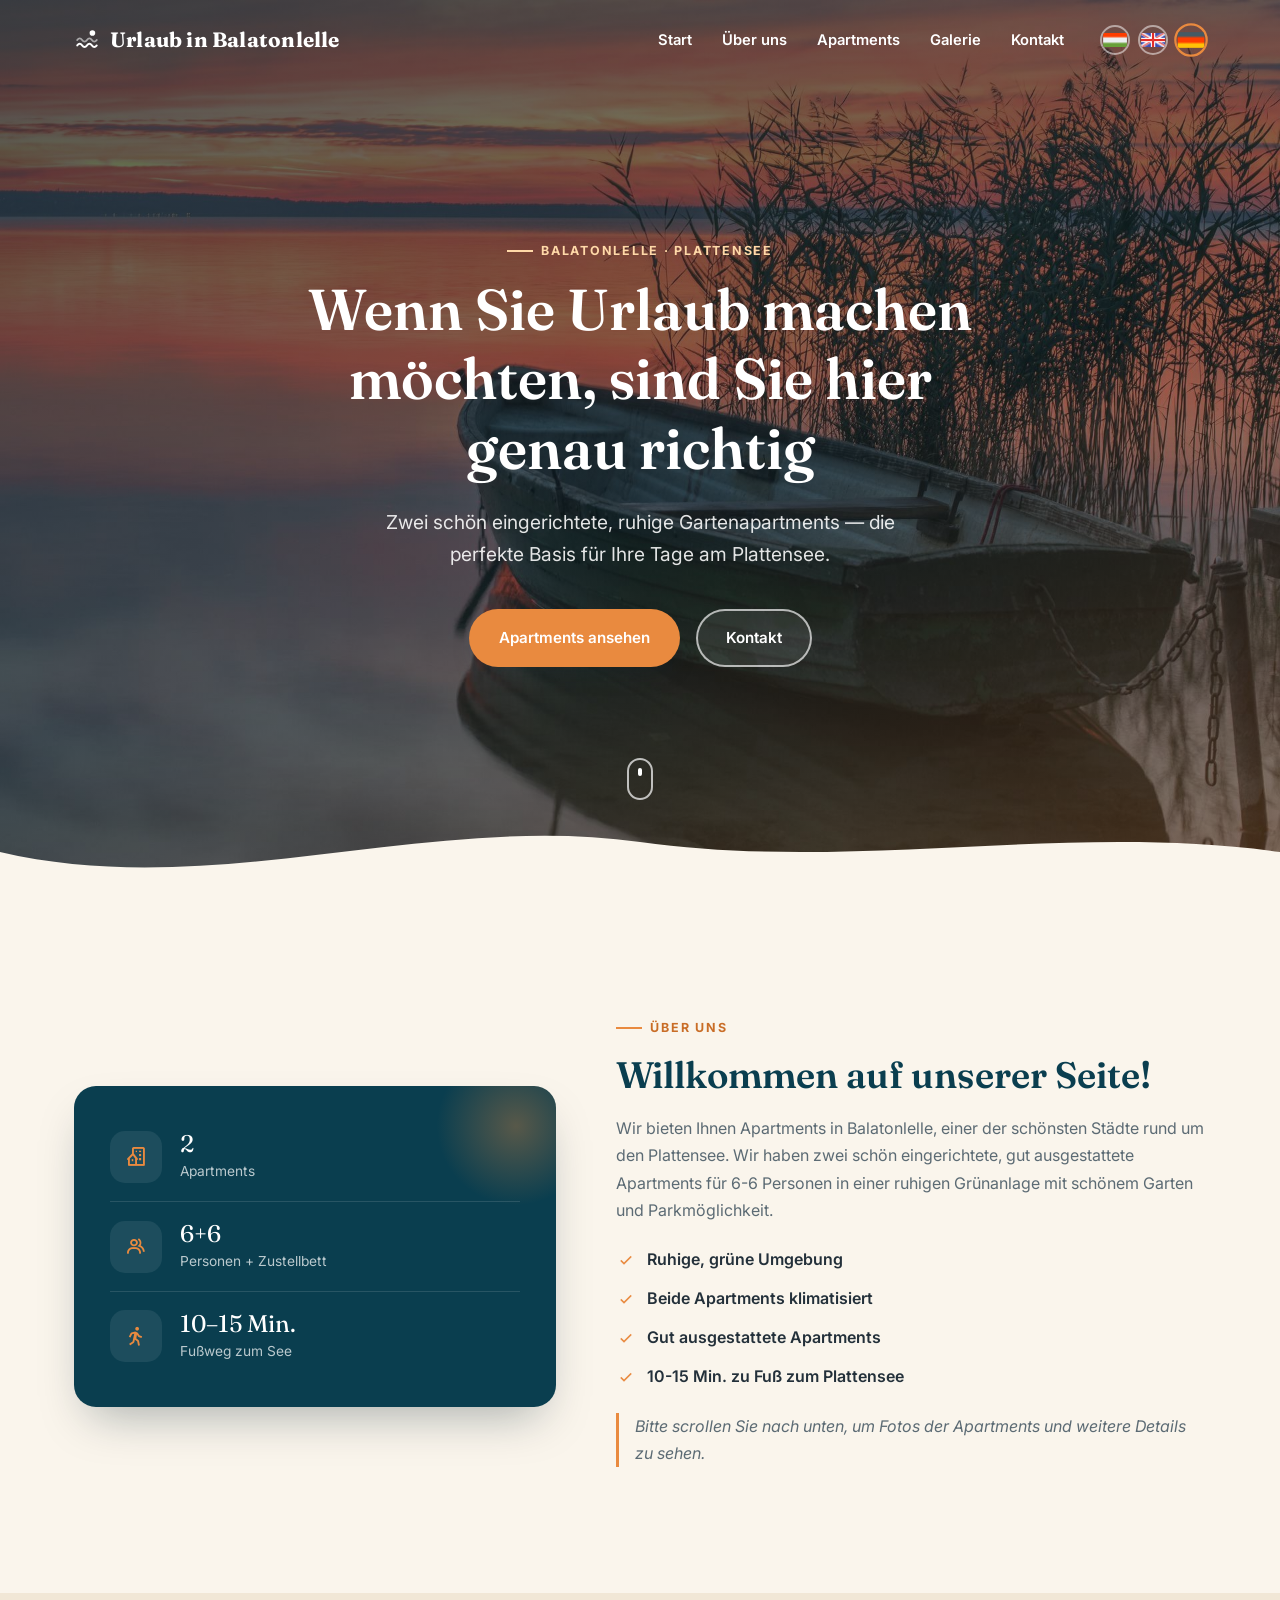
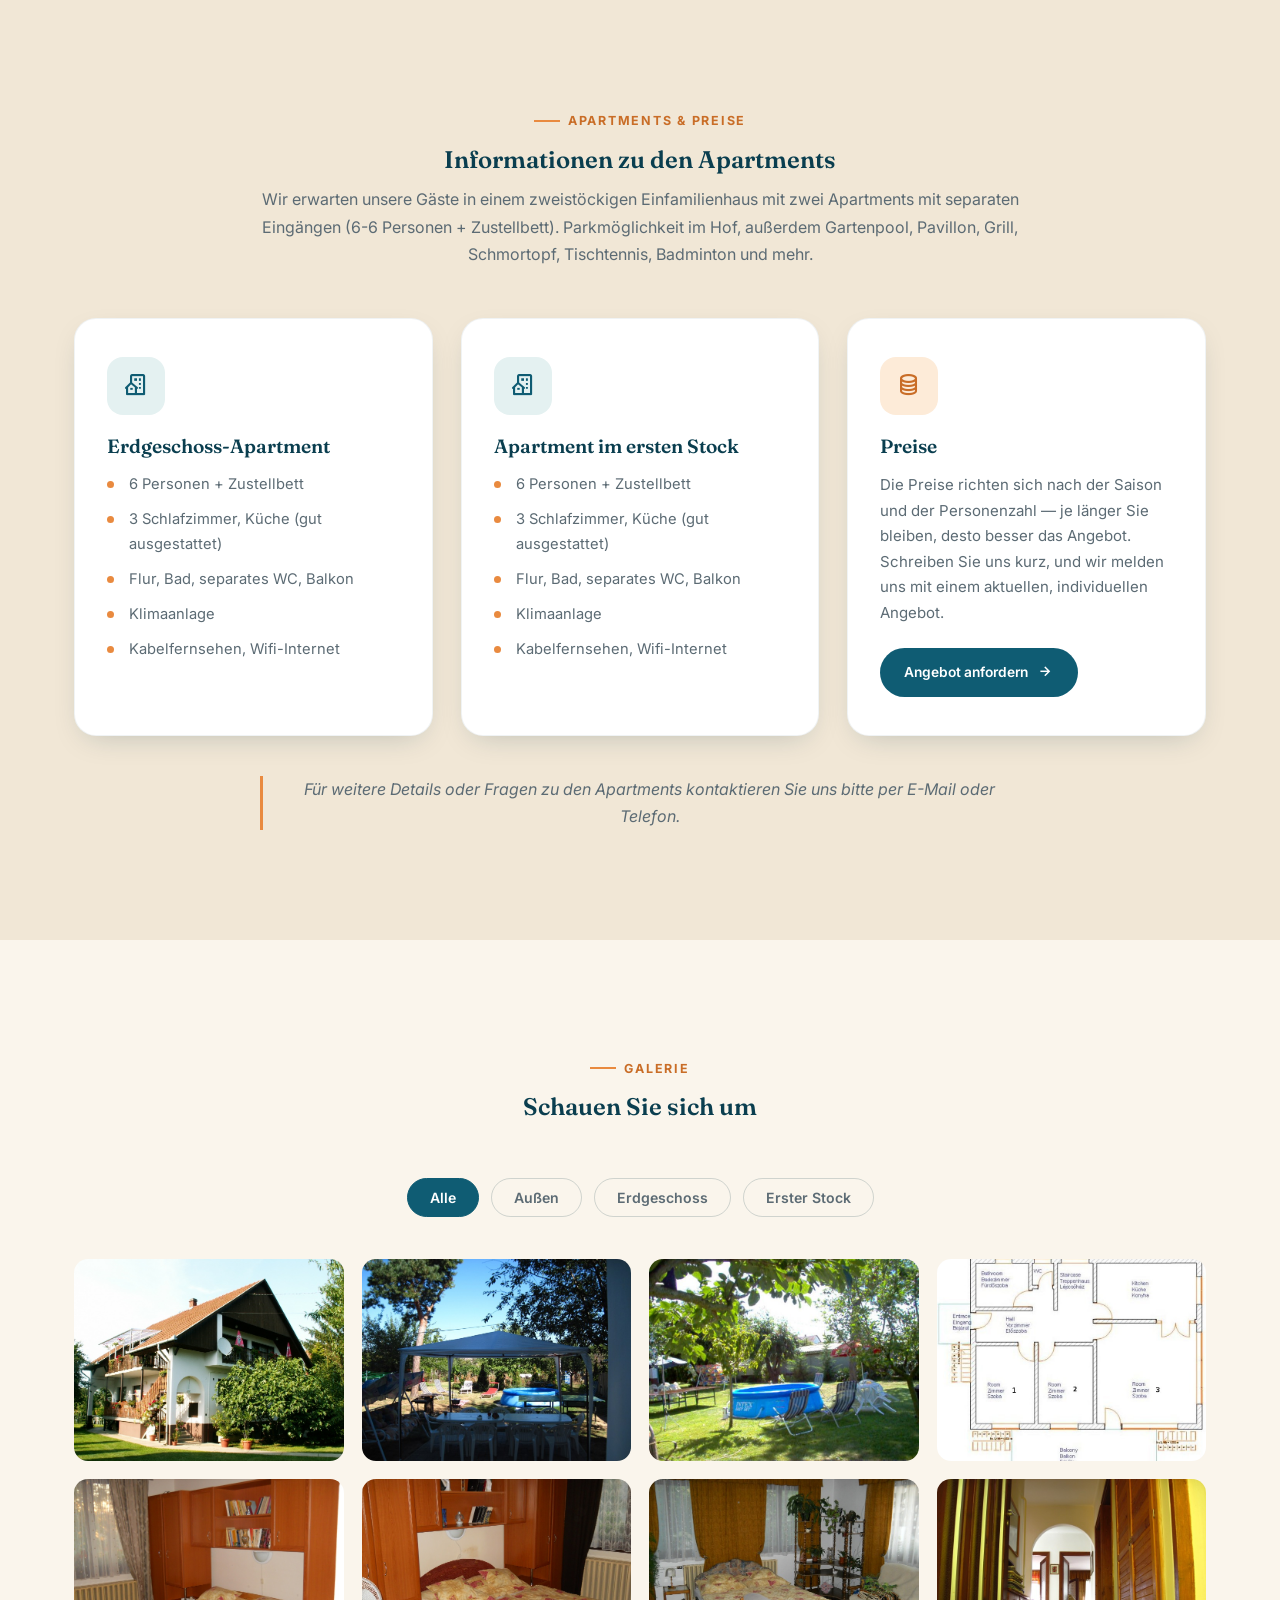
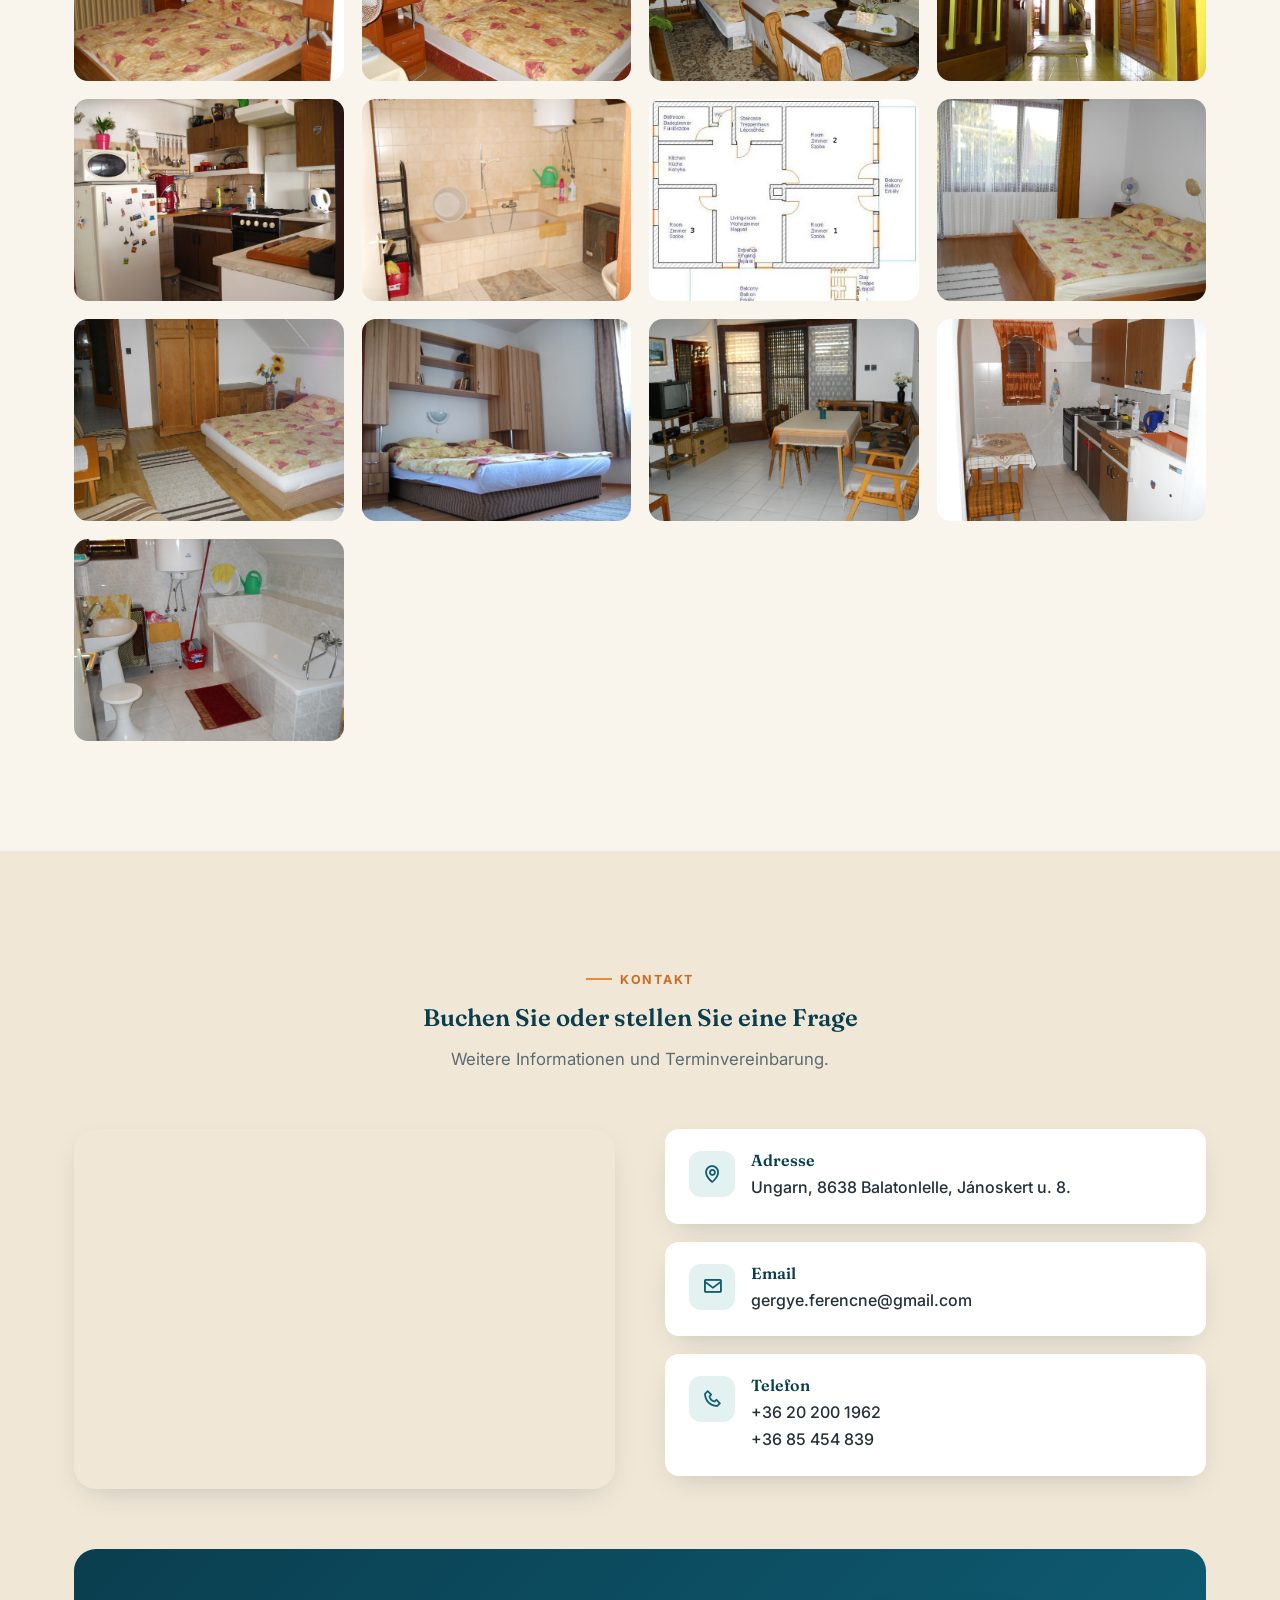
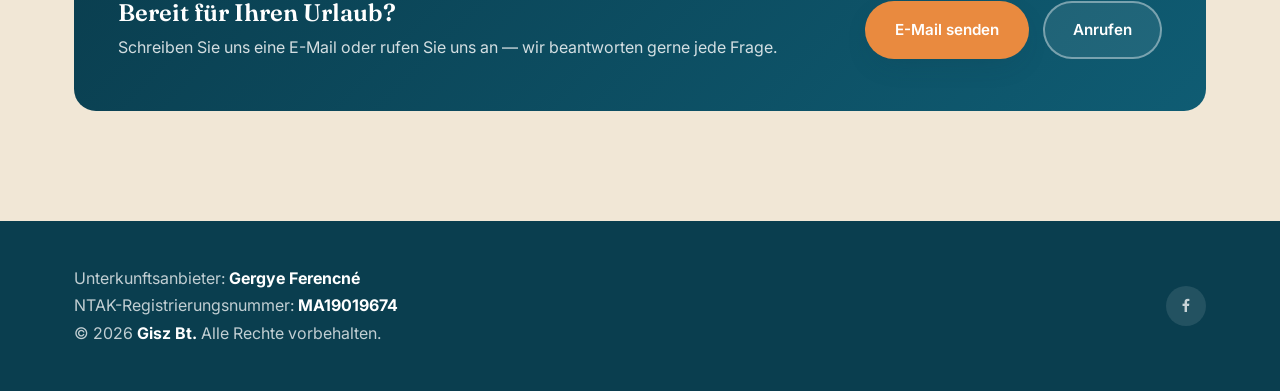
==== commit 25c5da8e: "seo" ====
--- a/index_de.html
+++ b/index_de.html
@@ -5,17 +5,44 @@
     <meta charset="utf-8">
     <meta content="width=device-width, initial-scale=1.0" name="viewport">
 
-    <title>Urlaub am Plattensee | Familienfreundliche Apartments</title>
-    <meta name="description" content="Komfortable, familienfreundliche Apartments in Balatonlelle. Zwei Apartments mit separatem Eingang mit 3-3 Zimmern für 6-6 Personen.">
-    <meta name="keywords" content="Apartments, Urlaub, Balaton, Balatonlelle, Plattensee">
-    <meta property="og:title" content="Urlaub am Plattensee | Familienfreundliche Apartments">
-    <meta property="og:description" content="Komfortable, familienfreundliche Apartments in Balatonlelle. Zwei Apartments mit separatem Eingang mit 3-3 Zimmern für 6-6 Personen.">
+    <title>Apartments in Balatonlelle | Klimatisierter Urlaub am Plattensee</title>
+    <meta name="description" content="Klimatisierte, familienfreundliche Apartments in Balatonlelle, 10-15 Minuten zu Fuß vom Plattensee. Zwei Apartments mit separatem Eingang für je 6 Personen, Garten und Pool.">
+    <meta name="keywords" content="Apartment Balatonlelle, Unterkunft Plattensee, Urlaub am Balaton, klimatisiertes Apartment, familienfreundlich Balaton, Südufer Plattensee">
+    <meta name="robots" content="index, follow">
+    <meta name="author" content="Gisz Bt.">
+    <meta name="theme-color" content="#0a3e4f">
+
+    <!-- Canonical + language alternates (hreflang) -->
+    <link rel="canonical" href="https://szabi84.github.io/holiday/index_de.html">
+    <link rel="alternate" hreflang="hu" href="https://szabi84.github.io/holiday/index.html">
+    <link rel="alternate" hreflang="en" href="https://szabi84.github.io/holiday/index_en.html">
+    <link rel="alternate" hreflang="de" href="https://szabi84.github.io/holiday/index_de.html">
+    <link rel="alternate" hreflang="x-default" href="https://szabi84.github.io/holiday/index.html">
+
+    <!-- Open Graph -->
+    <meta property="og:site_name" content="Urlaub in Balatonlelle">
+    <meta property="og:title" content="Apartments in Balatonlelle | Klimatisierter Urlaub am Plattensee">
+    <meta property="og:description" content="Klimatisierte, familienfreundliche Apartments in Balatonlelle, 10-15 Minuten zu Fuß vom Plattensee. Zwei Apartments mit separatem Eingang für je 6 Personen, Garten und Pool.">
     <meta property="og:type" content="website">
-    <meta property="og:image" content="assets/img/hero-bg.jpg">
+    <meta property="og:url" content="https://szabi84.github.io/holiday/index_de.html">
+    <meta property="og:image" content="https://szabi84.github.io/holiday/assets/img/og-image.jpg">
+    <meta property="og:image:width" content="1200">
+    <meta property="og:image:height" content="630">
+    <meta property="og:image:alt" content="Sonnenuntergang am Plattensee mit einem Ruderboot">
+    <meta property="og:locale" content="de_DE">
+    <meta property="og:locale:alternate" content="hu_HU">
+    <meta property="og:locale:alternate" content="en_US">
+
+    <!-- Twitter Card -->
+    <meta name="twitter:card" content="summary_large_image">
+    <meta name="twitter:title" content="Apartments in Balatonlelle | Klimatisierter Urlaub am Plattensee">
+    <meta name="twitter:description" content="Klimatisierte, familienfreundliche Apartments in Balatonlelle, 10-15 Minuten zu Fuß vom Plattensee. Zwei Apartments mit separatem Eingang für je 6 Personen, Garten und Pool.">
+    <meta name="twitter:image" content="https://szabi84.github.io/holiday/assets/img/og-image.jpg">
 
     <link href="assets/img/favicon.ico" rel="icon">
     <link href="assets/img/favicon.ico" rel="apple-touch-icon">
 
+    <link rel="preload" as="image" href="assets/img/hero-bg.jpg" fetchpriority="high">
     <link rel="preconnect" href="https://fonts.googleapis.com">
     <link rel="preconnect" href="https://fonts.gstatic.com" crossorigin>
     <link href="https://fonts.googleapis.com/css2?family=Fraunces:opsz,wght@9..144,500;9..144,600;9..144,700&family=Inter:wght@400;500;600;700&display=swap" rel="stylesheet">
@@ -23,6 +50,8 @@
     <link href="assets/vendor/boxicons/css/boxicons.min.css" rel="stylesheet">
 
     <link href="assets/css/style.css" rel="stylesheet">
+
+    <script type="application/ld+json">{"@context": "https://schema.org", "@type": "LodgingBusiness", "name": "Urlaub in Balatonlelle", "description": "Klimatisierte, familienfreundliche Apartments in Balatonlelle, 10-15 Minuten zu Fuß vom Plattensee. Zwei Apartments mit separatem Eingang für je 6 Personen, Garten und Pool.", "url": "https://szabi84.github.io/holiday/index_de.html", "image": ["https://szabi84.github.io/holiday/assets/img/og-image.jpg", "https://szabi84.github.io/holiday/assets/img/hero-bg.jpg"], "telephone": "+36 20 200 1962", "email": "gergye.ferencne@gmail.com", "priceRange": "€€", "address": {"@type": "PostalAddress", "streetAddress": "Jánoskert u. 8.", "addressLocality": "Balatonlelle", "postalCode": "8638", "addressCountry": "HU"}, "geo": {"@type": "GeoCoordinates", "latitude": 46.77759, "longitude": 17.696441}, "sameAs": ["https://www.facebook.com/holiday.giszbt.hu"], "inLanguage": "de", "amenityFeature": [{"@type": "LocationFeatureSpecification", "name": "Air conditioning", "value": true}, {"@type": "LocationFeatureSpecification", "name": "Free WiFi", "value": true}, {"@type": "LocationFeatureSpecification", "name": "Free parking", "value": true}, {"@type": "LocationFeatureSpecification", "name": "Swimming pool", "value": true}]}</script>
 </head>
 
 <body>
